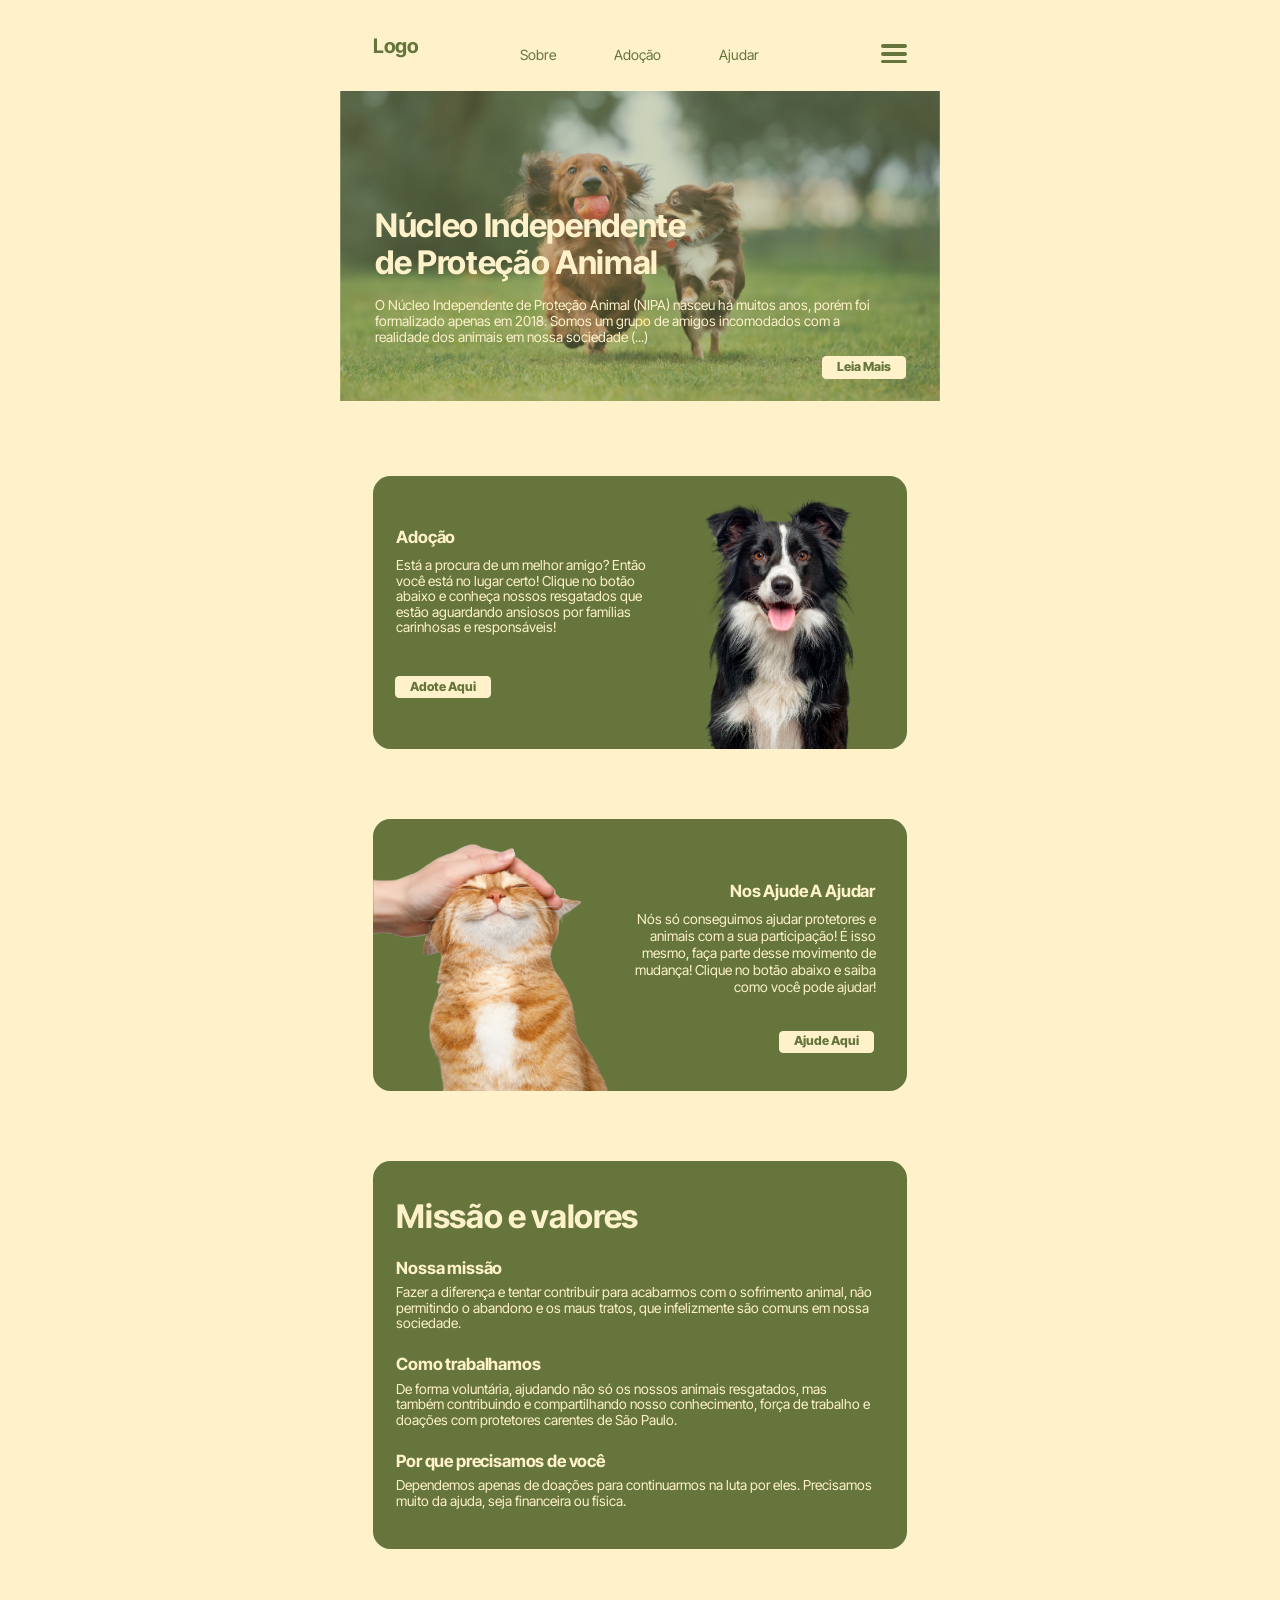
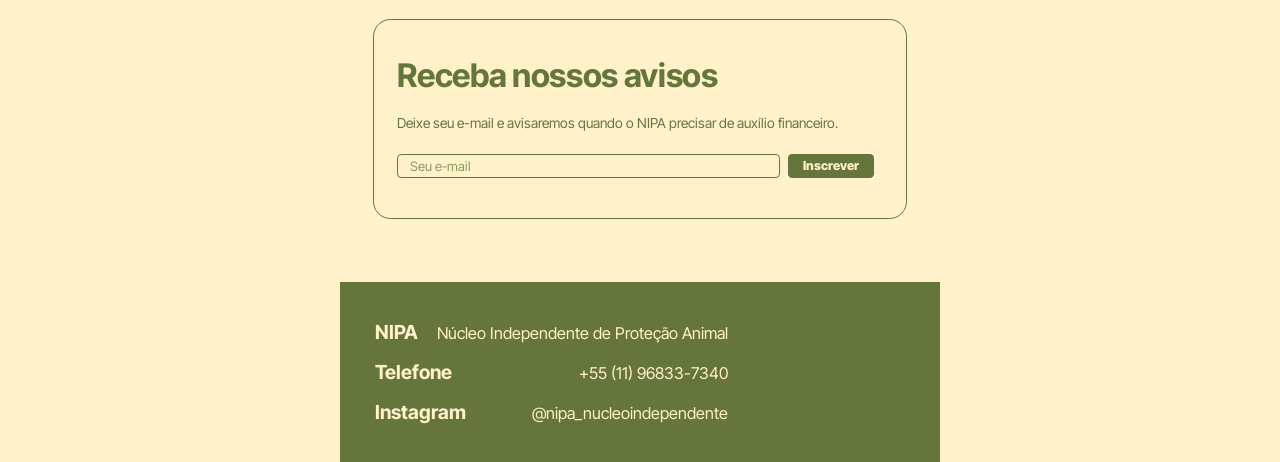
==== index.html @ 6dbbf48a "Novo endereco: nipa-animal.github.io Co-Authored-By: Claude Opus 5.5 <noreply@anthropic.com>" ====
<!DOCTYPE html>
<html lang="pt-BR">
<head>
  <meta charset="UTF-8">
  <meta name="viewport" content="width=device-width, initial-scale=1">
  <title>NIPA — Núcleo Independente de Proteção Animal</title>
  <meta name="theme-color" content="#fff2cb">
  <meta name="description" content="NIPA, Núcleo Independente de Proteção Animal: grupo voluntário de São Paulo que resgata cães e gatos, promove adoção responsável e apoia protetores.">
  <link rel="canonical" href="https://nipa-animal.github.io/">
  <meta property="og:type" content="website">
  <meta property="og:locale" content="pt_BR">
  <meta property="og:site_name" content="NIPA — Núcleo Independente de Proteção Animal">
  <meta property="og:title" content="NIPA — Núcleo Independente de Proteção Animal">
  <meta property="og:description" content="NIPA, Núcleo Independente de Proteção Animal: grupo voluntário de São Paulo que resgata cães e gatos, promove adoção responsável e apoia protetores.">
  <meta property="og:url" content="https://nipa-animal.github.io/">
  <meta property="og:image" content="https://nipa-animal.github.io/assets/Asset%201Imagens.png">
  <link rel="preconnect" href="https://fonts.googleapis.com">
  <link rel="preconnect" href="https://fonts.gstatic.com" crossorigin>
  <link href="https://fonts.googleapis.com/css2?family=Inter+Tight:wght@400;700;800&display=swap" rel="stylesheet">
  <link rel="stylesheet" href="css/style.css">
  <script type="application/ld+json">
  {
    "@context": "https://schema.org",
    "@type": "NGO",
    "name": "NIPA — Núcleo Independente de Proteção Animal",
    "alternateName": "NIPA",
    "url": "https://nipa-animal.github.io/",
    "description": "Grupo voluntário de proteção animal de São Paulo: resgate, adoção responsável de cães e gatos e apoio a protetores.",
    "foundingDate": "2018",
    "areaServed": "São Paulo, SP",
    "telephone": "+55 11 96833-7340",
    "sameAs": ["https://instagram.com/nipa_nucleoindependente"]
  }
  </script>
</head>
<body>
  <header class="header">
    <a class="header__logo" href="index.html">Logo</a>
    <nav class="header__nav" aria-label="Principal">
      <a href="sobre.html">Sobre</a>
      <a href="adocao.html">Adoção</a>
      <a href="ajudar.html">Ajudar</a>
    </nav>
    <button class="burger" type="button" aria-label="Abrir menu" aria-expanded="false" data-menu-abrir><span></span><span></span><span></span></button>
  </header>

  <main>
    <section class="hero">
      <h1>Núcleo Independente<br>de Proteção Animal</h1>
      <p>O Núcleo Independente de Proteção Animal (NIPA) nasceu há muitos anos, porém foi formalizado apenas em 2018. Somos um grupo de amigos incomodados com a realidade dos animais em nossa sociedade (...)</p>
      <a class="btn btn--creme" href="sobre.html">Leia Mais</a>
    </section>

    <div class="cards">
      <article class="card card--adocao">
        <img src="assets/Asset%202Imagens.png" alt="Cachorro preto e branco sorrindo">
        <h2>Adoção</h2>
        <p>Está a procura de um melhor amigo? Então você está no lugar certo! Clique no botão abaixo e conheça nossos resgatados que estão aguardando ansiosos por famílias carinhosas e responsáveis!</p>
        <a class="btn btn--creme" href="adocao.html">Adote Aqui</a>
      </article>

      <article class="card card--ajuda">
        <img src="assets/Asset%203Imagens.png" alt="Gato laranja recebendo carinho na cabeça">
        <h2>Nos Ajude A Ajudar</h2>
        <p>Nós só conseguimos ajudar protetores e animais com a sua participação! É isso mesmo, faça parte desse movimento de mudança! Clique no botão abaixo e saiba como você pode ajudar!</p>
        <a class="btn btn--creme" href="ajudar.html">Ajude Aqui</a>
      </article>

      <article class="bloco bloco--verde" aria-labelledby="missao-titulo">
        <h2 id="missao-titulo">Missão e valores</h2>
        <h3>Nossa missão</h3>
        <p>Fazer a diferença e tentar contribuir para acabarmos com o sofrimento animal, não permitindo o abandono e os maus tratos, que infelizmente são comuns em nossa sociedade.</p>
        <h3>Como trabalhamos</h3>
        <p>De forma voluntária, ajudando não só os nossos animais resgatados, mas também contribuindo e compartilhando nosso conhecimento, força de trabalho e doações com protetores carentes de São Paulo.</p>
        <h3>Por que precisamos de você</h3>
        <p>Dependemos apenas de doações para continuarmos na luta por eles. Precisamos muito da ajuda, seja financeira ou física.</p>
      </article>

      <article class="bloco bloco--contorno" aria-labelledby="news-titulo">
        <h2 id="news-titulo">Receba nossos avisos</h2>
        <p>Deixe seu e-mail e avisaremos quando o NIPA precisar de auxílio financeiro.</p>
        <form class="news" data-newsletter>
          <label class="sr-only" for="news-email">E-mail</label>
          <input id="news-email" name="email" type="email" placeholder="Seu e-mail" required autocomplete="email">
          <button class="btn btn--verde" type="submit">Inscrever</button>
        </form>
      </article>
    </div>
  </main>

  <footer class="footer">
    <dl>
      <div class="footer__linha"><dt>NIPA</dt><dd>Núcleo Independente de Proteção Animal</dd></div>
      <div class="footer__linha"><dt>Telefone</dt><dd><a href="tel:+5511968337340">+55 (11) 96833-7340</a></dd></div>
      <div class="footer__linha"><dt>Instagram</dt><dd><a href="https://instagram.com/nipa_nucleoindependente" target="_blank" rel="noopener">@nipa_nucleoindependente</a></dd></div>
    </dl>
  </footer>

  <script src="js/main.js"></script>
</body>
</html>
---- css/style.css ----
/* =========================================================
   NIPA — versão mobile, fiel ao layout (prancheta de 480 pt).
   Escala: 1rem = 10 pt do layout (a página inteira escala com a
   largura da tela). Ex.: 26 pt no layout = 2.6rem.
   ========================================================= */

@font-face {
  font-family: "Milligram";
  src: local("Milligram Regular"), local("Milligram-Regular"),
       url("../assets/fonts/Milligram-Regular.woff2") format("woff2"),
       url("../assets/fonts/Milligram-Regular.otf") format("opentype");
  font-weight: 400;
  font-display: swap;
}
@font-face {
  font-family: "Milligram";
  src: local("Milligram Bold"), local("Milligram-Bold"),
       url("../assets/fonts/Milligram-Bold.woff2") format("woff2"),
       url("../assets/fonts/Milligram-Bold.otf") format("opentype");
  font-weight: 700;
  font-display: swap;
}

:root {
  --creme: #fff2cb;
  --verde: #65753c;
  --verde-claro: #8b995f;
  --fonte: "Milligram", "Inter Tight", "Inter", system-ui, sans-serif;
}

*, *::before, *::after { box-sizing: border-box; }
html {
  font-size: min(calc(100vw / 48), 12.5px);
  -webkit-text-size-adjust: 100%;
  text-size-adjust: 100%;
  background: var(--creme);
}
body {
  margin: 0 auto;
  max-width: 48rem;
  background: var(--creme);
  color: var(--verde);
  font-family: var(--fonte);
  font-size: 1.1rem;
  line-height: 1.24rem;
  -webkit-font-smoothing: antialiased;
  overflow-x: clip;
  display: flex; flex-direction: column; min-height: 100vh; min-height: 100dvh;
}
body.travado { overflow: hidden; }
img { display: block; max-width: none; }
a { color: inherit; text-decoration: none; }
h1, h2, h3, p { margin: 0; font-weight: 400; }
h1, h2, h3 { font-weight: 700; letter-spacing: -0.01em; }
button { font: inherit; color: inherit; cursor: pointer; padding: 0; border: 0; background: none; }
:focus-visible { outline: 0.2rem solid var(--verde-claro); outline-offset: 0.2rem; }
.sr-only { position: absolute; width: 1px; height: 1px; overflow: hidden; clip: rect(0 0 0 0); white-space: nowrap; }

/* ---------- Botões ---------- */
.btn {
  display: inline-flex; align-items: center; justify-content: center;
  height: 1.9rem; min-width: 6.2rem; padding: 0 1.2rem;
  border-radius: 0.33rem;
  font-size: 1rem; font-weight: 800; line-height: 1; white-space: nowrap;
}
.btn--creme { background: var(--creme); color: var(--verde); }
.btn--verde { background: var(--verde); color: var(--creme); }

/* ---------- Header (medidas do layout) ---------- */
.header { position: sticky; top: 0; z-index: 80; flex: none; height: 7.27rem; background: var(--creme); transition: box-shadow .25s; }
.header.rolou { box-shadow: 0 0.4rem 1.6rem rgba(47, 56, 24, .12); }
body > main { flex: 1 0 auto; }
body > .footer { flex: none; }
.header__logo { position: absolute; left: 2.66rem; top: 2.85rem; font-size: 1.6rem; line-height: 1.6rem; font-weight: 700; letter-spacing: -0.02em; }
.header__nav a { position: absolute; top: 3.85rem; font-size: 1.13rem; line-height: 1.13rem; }
.header__nav a:nth-child(1) { left: 14.37rem; }
.header__nav a:nth-child(2) { left: 21.89rem; }
.header__nav a:nth-child(3) { left: 30.29rem; }
.burger { position: absolute; left: 43.1rem; top: 3.3rem; width: 2.4rem; height: 1.6rem; }
.burger span { position: absolute; left: 0.2rem; width: 2.05rem; height: 0.284rem; border-radius: 0.2rem; background: var(--verde); }
.burger span:nth-child(1) { top: 0.24rem; }
.burger span:nth-child(2) { top: 0.86rem; }
.burger span:nth-child(3) { top: 1.48rem; }

/* Menu (hambúrguer) */
.menu-bg { position: fixed; inset: 0; z-index: 90; background: rgba(47, 56, 24, .45); opacity: 0; pointer-events: none; transition: opacity .25s; }
.menu {
  position: fixed; top: 0; right: 0; bottom: 0; z-index: 100; width: 26rem;
  background: var(--verde); color: var(--creme); padding: 2.6rem 2.6rem;
  display: flex; flex-direction: column; gap: 1.6rem;
  transform: translateX(100%); transition: transform .3s;
}
.menu-aberto .menu { transform: none; }
.menu-aberto .menu-bg { opacity: 1; pointer-events: auto; }
.menu__fechar { align-self: flex-end; font-size: 3rem; line-height: 1; color: var(--creme); }
.menu a { font-size: 2rem; line-height: 2.4rem; font-weight: 700; }

/* ---------- Footer ---------- */
.footer { background: var(--verde); color: var(--creme); height: 14.4rem; padding-top: 3.3rem; }
.footer--claro { background: var(--creme); color: var(--verde); }
.footer dl { margin: 0; width: 28.3rem; margin-left: 2.77rem; }
.footer__linha { display: flex; justify-content: space-between; align-items: baseline; height: 3.2rem; }
.footer dt { font-size: 1.55rem; line-height: 1.55rem; font-weight: 700; }
.footer dd { margin: 0; font-size: 1.3rem; line-height: 1.3rem; }

/* ---------- Moldura (foto que "sai" do quadrado) ---------- */
.moldura { position: relative; width: 13.65rem; height: 13.65rem; }
.moldura::before { content: ""; position: absolute; inset: 0; background: var(--verde); border-radius: 1.4rem; }
.moldura--creme::before { background: var(--creme); }
.moldura img {
  position: absolute; left: 0; bottom: 0; width: 100%; height: auto;
  clip-path: inset(-100% 0 0 0 round 0 0 1.4rem 1.4rem);
}

/* =========================================================
   HOME
   ========================================================= */
.hero {
  position: relative; height: 24.83rem; color: var(--creme);
  background: url("../assets/Asset 1Imagens.png") center / cover no-repeat;
}
.hero::before { content: ""; position: absolute; inset: 0; background: rgba(139, 153, 95, .42); }
.hero > * { position: relative; }
.hero h1 { position: absolute; left: 2.8rem; top: 9.4rem; font-size: 2.6rem; line-height: 2.93rem; }
.hero p { position: absolute; left: 2.8rem; top: 16.5rem; width: 41rem; font-size: 1.1rem; line-height: 1.28rem; }
.hero .btn { position: absolute; right: 2.75rem; top: 21.17rem; }

.cards { padding: 6rem 2.67rem 5rem; }
.card {
  position: relative; height: 21.8rem; border-radius: 1.4rem;
  background: var(--verde); color: var(--creme); overflow: hidden;
}
.card + .card { margin-top: 5.6rem; }
.card h2 { position: absolute; top: 4.2rem; font-size: 1.35rem; line-height: 1.35rem; }
.card p { position: absolute; font-size: 1.1rem; }
.card .btn { position: absolute; }
.card--adocao h2 { left: 1.83rem; }
.card--adocao p { left: 1.83rem; top: 6.55rem; width: 21.6rem; line-height: 1.24rem; }
.card--adocao .btn { left: 1.73rem; top: 16rem; height: 1.76rem; }
.card--adocao img { position: absolute; left: 15.46rem; bottom: 0; height: 23.7rem; width: auto; }
.card--ajuda h2 { right: 2.53rem; top: 5.1rem; }
.card--ajuda p { right: 2.48rem; top: 7.35rem; width: 21.75rem; line-height: 1.36rem; text-align: right; }
.card--ajuda .btn { right: 2.58rem; top: 16.95rem; height: 1.75rem; }
.card--ajuda img { position: absolute; left: 0; top: 0; width: 100%; height: auto; }

/* Blocos do fluxo sem layout próprio (seguem o estilo dos cards) */
.bloco { margin-top: 5.6rem; border-radius: 1.4rem; padding: 3rem 2.5rem 3.2rem 1.83rem; }
.bloco--verde { background: var(--verde); color: var(--creme); }
.bloco--contorno { border: 0.12rem solid var(--verde); }
.bloco h2 { font-size: 2.6rem; line-height: 2.9rem; margin-bottom: 1.8rem; }
.bloco h3 { font-size: 1.35rem; line-height: 1.6rem; margin: 1.8rem 0 0.6rem; }
.bloco h2 + h3 { margin-top: 0; }
.bloco p { font-size: 1.1rem; line-height: 1.24rem; }
.news { display: flex; gap: 0.7rem; margin-top: 1.8rem; }
.news input {
  flex: 1; min-width: 0; height: 1.9rem; padding: 0 0.9rem;
  border: 0.12rem solid var(--verde); border-radius: 0.33rem; background: transparent;
  color: var(--verde); font: inherit; font-size: 1.05rem;
}
.news input::placeholder { color: var(--verde-claro); }

/* =========================================================
   SOBRE
   ========================================================= */
.facts { padding: 4.75rem 2.75rem 0 2.66rem; }
.facts h2 { font-size: 2.7rem; line-height: 2.7rem; }
.facts__grid { display: grid; grid-template-columns: 1fr 1fr; gap: 1.6rem; margin-top: 2.05rem; }
.fact { border: 0.12rem solid var(--creme); border-radius: 1.16rem; padding: 1.6rem 1.5rem; font-size: 1.1rem; line-height: 1.24rem; }
.fact strong { display: block; font-size: 2.6rem; line-height: 2.6rem; margin-bottom: 0.6rem; }
.pag-sobre { background: var(--verde); color: var(--creme); }
.sobre-logo { text-align: center; font-size: 9rem; line-height: 9rem; letter-spacing: -0.03em; padding-top: 4.3rem; height: 16.73rem; }
.historia {
  margin: 0 2.8rem 0 2.69rem; padding: 2.1rem 2.75rem 2.6rem 1.84rem;
  background: var(--creme); color: var(--verde); border-radius: 1.45rem;
}
.historia h2 { font-size: 2.6rem; line-height: 2.6rem; }
.historia__texto { margin-top: 1.8rem; font-size: 1.1rem; line-height: 1.25rem; hyphens: auto; }
.historia__texto p + p, .historia__texto p + cite, .historia__texto cite + p { margin-top: 1.25rem; }
.historia__texto cite { display: block; font-style: normal; }
.voluntarios { padding: 4.85rem 2.75rem 0 2.66rem; height: 31.96rem; }
.voluntarios h2 { font-size: 2.7rem; line-height: 2.7rem; }
.voluntarios__grid { display: flex; justify-content: space-between; margin-top: 2.05rem; }
.voluntario { width: 11.3rem; text-align: center; }
.voluntario__foto { height: 11.3rem; background: var(--creme); border-radius: 1.16rem; }
.voluntario h3 { font-size: 1.5rem; line-height: 1.5rem; margin-top: 1.65rem; }

/* =========================================================
   ADOÇÃO
   ========================================================= */
.titulo-pag { text-align: center; font-size: 2.6rem; line-height: 2.6rem; padding-top: 3.25rem; }
.adocao-texto { padding: 3.3rem 2.75rem 0 2.7rem; font-size: 1.1rem; line-height: 1.24rem; }
.adocao-texto p + p { margin-top: 1.24rem; }
.secao-head { display: flex; justify-content: space-between; align-items: baseline; padding: 0 2.8rem 0 2.7rem; }
.secao-head h2 { font-size: 2.7rem; line-height: 2.7rem; }
.secao-head a, .secao-head button { font-size: 1rem; }
.secao-head--adote { margin-top: 5.6rem; }
.secao-head--salvos { margin-top: 7.4rem; }
.grade { display: grid; grid-template-columns: repeat(2, 13.65rem); column-gap: 9.4rem; row-gap: 3.95rem; justify-content: center; padding-top: 5.35rem; }
.grade--salvos { padding-top: 6.15rem; padding-bottom: 4.55rem; }
.grade__vazio { grid-column: 1 / -1; text-align: center; padding: 0 2.7rem; }
.animal { display: block; text-align: center; }
.animal h3 { font-size: 1.95rem; line-height: 1.95rem; margin-top: 1.4rem; }

/* =========================================================
   FICHA (sobreposta à página) e demais folhas
   ========================================================= */
.folha-bg {
  position: fixed; inset: 0; z-index: 200; overflow-y: auto;
  background: rgba(47, 56, 24, .55); padding: 4rem 0;
  opacity: 0; pointer-events: none; transition: opacity .25s;
}
.folha-bg.aberta { opacity: 1; pointer-events: auto; }
.folha-bg { perspective: 1400px; }
.folha {
  position: relative; width: 38.5rem; margin: 0 auto; color: var(--verde);
  transform-style: preserve-3d; will-change: transform;
}
.folha__frente {
  position: relative; background: var(--creme); border-radius: 1.4rem; padding: 0 0 2.4rem;
  backface-visibility: hidden; -webkit-backface-visibility: hidden;
  transition: transform .25s ease-out;
  box-shadow: 0 1.6rem 4rem rgba(30, 36, 14, .35);
}
/* Verso da carta (aparece durante o giro) */
.folha__verso {
  position: absolute; inset: 0; border-radius: 1.4rem; transform: rotateY(180deg);
  backface-visibility: hidden; -webkit-backface-visibility: hidden;
  pointer-events: none;
  display: grid; place-items: center; color: var(--creme);
  background:
    repeating-linear-gradient(45deg, rgba(255, 242, 203, .07) 0 1.2rem, transparent 1.2rem 2.4rem),
    var(--verde);
  box-shadow: inset 0 0 0 1.2rem var(--verde), inset 0 0 0 1.45rem var(--creme), 0 1.6rem 4rem rgba(30, 36, 14, .35);
}
.folha__verso span { font-size: 7rem; font-weight: 700; letter-spacing: -0.03em; }
/* Brilho holográfico */
.folha__brilho {
  position: absolute; inset: 0; border-radius: 1.4rem; pointer-events: none; opacity: 0;
  backface-visibility: hidden; -webkit-backface-visibility: hidden;
  background: linear-gradient(115deg, transparent 38%, rgba(255, 255, 255, .7) 46%, rgba(255, 210, 235, .45) 50%, rgba(190, 255, 225, .45) 54%, transparent 62%);
  background-size: 260% 100%; background-position: 150% 0;
  transition: opacity .3s;
}
.folha__brilho.ativo {
  opacity: .5;
  background: radial-gradient(circle at var(--brilho-x, 50%) var(--brilho-y, 30%), rgba(255, 255, 255, .55), transparent 35%);
}
.folha__voltar { position: absolute; left: 2.2rem; top: 1.25rem; width: 1.8rem; height: 1.6rem; display: flex; align-items: center; justify-content: center; }
.folha__voltar img { width: 1.52rem; height: auto; }
.folha__titulo { padding: 4.45rem 0 0 2.65rem; font-size: 2.6rem; line-height: 2.6rem; }

.ficha__topo { position: relative; height: 26.5rem; margin-top: -7.05rem; pointer-events: none; }
.ficha__topo .moldura { position: absolute; left: 2.48rem; top: 10.7rem; width: 15.8rem; height: 15.8rem; }
.ficha__nome { position: absolute; left: 19.67rem; top: 10.95rem; font-size: 2.75rem; line-height: 2.75rem; }
.ficha__dados { position: absolute; left: 19.67rem; top: 14.25rem; margin: 0; padding: 0; list-style: none; font-size: 1.15rem; line-height: 1.36rem; }
.ficha__historia { padding: 2.05rem 3.1rem 0 2.4rem; font-size: 1.1rem; line-height: 1.24rem; }
.ficha__historia p + p { margin-top: 1.24rem; }
.atributos { margin: 2.85rem 3.13rem 0 2.14rem; height: 18.8rem; border-radius: 1.5rem; background: var(--verde); color: var(--creme); padding: 2.65rem 0 0 3.37rem; }
.atributo { height: 3.7rem; }
.atributo__label { display: flex; align-items: center; gap: 0.85rem; padding-left: 0.2rem; font-size: 1.15rem; line-height: 1.15rem; }
.atributo__label svg { width: 0.8rem; height: 0.8rem; flex: none; }
.barra { margin-top: 0.9rem; width: 26.6rem; height: 0.34rem; border-radius: 0.2rem; background: var(--verde-claro); overflow: hidden; }
.barra i { display: block; height: 100%; width: 0; border-radius: 0.2rem; background: var(--creme); transition: width .7s ease; }
.ficha__acoes { display: flex; justify-content: flex-end; align-items: center; gap: 1.55rem; margin: 3.2rem 3.25rem 0 0; }
.btn-salvar { width: 1.4rem; height: 1.8rem; color: var(--verde); }
.btn-salvar svg { width: 100%; height: 100%; display: block; }
.btn-salvar .cheio { opacity: 0; }
.btn-salvar[aria-pressed="true"] .cheio { opacity: 1; }
.ficha__acoes .btn { height: 1.85rem; }
.ficha__nota { padding: 2.25rem 2rem 0 2.4rem; font-size: 0.92rem; line-height: 1.1rem; }

/* Questionário / notificação (sem layout próprio: seguem o estilo da ficha) */
.form { padding: 2rem 2.6rem 0 2.6rem; }
.form h3 { font-size: 1.5rem; line-height: 1.5rem; margin: 1.6rem 0 1rem; }
.form h3:first-child { margin-top: 0; }
.form label { display: block; font-size: 1.05rem; line-height: 1.3rem; margin-bottom: 0.9rem; }
.form input, .form textarea {
  display: block; width: 100%; margin-top: 0.35rem; padding: 0.6rem 0.8rem;
  border: 0.12rem solid var(--verde); border-radius: 0.5rem; background: transparent;
  color: var(--verde); font: inherit; font-size: 1.1rem;
}
.form textarea { min-height: 5.5rem; resize: vertical; }
.form__acoes { display: flex; justify-content: flex-end; margin-top: 1.6rem; }
.form__intro { padding: 2rem 2.6rem 0; font-size: 1.1rem; line-height: 1.3rem; }

/* =========================================================
   AMIGOS SALVOS
   ========================================================= */
.salvos { padding: 4.64rem 0 7.86rem 2.65rem; }
.salvo {
  position: relative; width: 41.35rem; height: 18.5rem; border-radius: 1.45rem;
  border: 0.12rem solid var(--verde); background: var(--creme); color: var(--verde);
}
.salvo + .salvo { margin-top: 4.13rem; }
.salvo--ativo { background: var(--verde); color: var(--creme); border-color: var(--verde); }
.salvo .moldura { position: absolute; left: 1.52rem; top: 2.86rem; }
.salvo__nome { position: absolute; left: 16.78rem; top: 3.0rem; font-size: 1.95rem; line-height: 1.95rem; }
.salvo__info { position: absolute; left: 16.78rem; top: 5.5rem; font-size: 1.15rem; line-height: 1.34rem; }
.salvo__info .linha2 { margin-top: 0.43rem; }
.salvo__info strong { display: block; font-weight: 700; }
.salvo__acoes { position: absolute; left: 16.78rem; top: 14.56rem; display: flex; gap: 0.47rem; }
.salvo__acoes .btn { height: 1.9rem; }
.salvo--ativo .salvo__acoes .btn { background: var(--creme); color: var(--verde); }
.btn-ico { width: 2.21rem; height: 1.9rem; border-radius: 0.33rem; background: var(--creme); color: var(--verde); display: inline-flex; align-items: center; justify-content: center; }
.btn-ico[aria-pressed="true"] { background: var(--verde-claro); color: var(--creme); }
.ico { display: block; width: 0.9rem; height: 0.9rem; background: currentColor; -webkit-mask: var(--ico) center / contain no-repeat; mask: var(--ico) center / contain no-repeat; }
.ico--sino { --ico: url("../assets/Asset%2017Icones.svg"); }
.ico--fixar { --ico: url("../assets/Asset%2018Icones.svg"); }
.mini {
  position: absolute; left: 33.47rem; top: 2.86rem; width: 6.02rem; height: 13.65rem;
  border-radius: 0.9rem; background: var(--verde); color: var(--creme);
}
.salvo--ativo .mini { background: var(--creme); color: var(--verde); }
.mini__barra { position: absolute; top: 1.35rem; width: 0.2rem; height: 9.75rem; border-radius: 0.1rem; background: var(--verde-claro); overflow: hidden; }
.mini__barra i { position: absolute; left: 0; right: 0; bottom: 0; background: currentColor; }
.mini__ico { position: absolute; top: 11.8rem; width: 0.6rem; height: 0.6rem; transform: translateX(-0.2rem); }
.mini__ico svg { width: 100%; height: 100%; display: block; }

/* =========================================================
   AJUDAR
   ========================================================= */
.faixa { position: relative; }
.faixa--verde { background: var(--verde); }
.faixa--creme { background: var(--creme); }
.ajuda { position: relative; margin: 0 2.3rem 0 2.69rem; border-radius: 1.37rem; }
.faixa--verde .ajuda { background: var(--creme); color: var(--verde); }
.faixa--creme .ajuda { background: var(--verde); color: var(--creme); }
.ajuda h2 { position: absolute; font-size: 2.65rem; line-height: 3.1rem; }
.ajuda p { position: absolute; font-size: 1.1rem; line-height: 1.24rem; }
.ajuda .btn { position: absolute; height: 1.93rem; }
.ajuda img { position: absolute; }

.ajudar-titulo { text-align: center; color: var(--creme); font-size: 2.7rem; line-height: 2.7rem; padding-top: 4.15rem; height: 13.21rem; }

.ajuda--dinheiro { height: 14.9rem; }
.ajuda--dinheiro h2 { left: 1.61rem; top: 2.15rem; }
.ajuda--dinheiro p { left: 1.7rem; top: 6.75rem; width: 23.5rem; }
.ajuda--dinheiro .btn { left: 1.67rem; top: 10.36rem; }
.ajuda--dinheiro img { left: 0; bottom: 0; width: 100%; height: auto; clip-path: inset(-100% 0 0 0 round 0 0 1.37rem 1.37rem); }
.faixa--dinheiro { padding-bottom: 3.78rem; }

.faixa--itens { padding: 3.28rem 0 3.33rem; }
.ajuda--itens { height: 19.97rem; overflow: hidden; }
.ajuda--itens img { left: 0; bottom: 0; width: 100%; height: auto; }
.ajuda--itens h2 { right: 2.83rem; top: 2.03rem; text-align: right; }
.ajuda--itens p { right: 2.78rem; top: 9.85rem; width: 26rem; text-align: right; }
.ajuda--itens .btn { right: 2.83rem; top: 14.6rem; }

.faixa--voluntario { padding: 4.16rem 0 4.19rem; }
.ajuda--voluntario { height: 23.51rem; overflow: hidden; }
.ajuda--voluntario img { left: 0; top: 0; width: 100%; height: auto; }
.ajuda--voluntario h2 { left: 1.55rem; top: 2.32rem; }
.ajuda--voluntario p { left: 1.67rem; top: 6.75rem; width: 24.6rem; line-height: 1.26rem; }
.ajuda--voluntario .btn { left: 1.67rem; top: 17.53rem; }

.faixa--parcerias { padding: 4.58rem 0 4.61rem; }
.parcerias { margin: 0 2.3rem 0 2.69rem; height: 41.08rem; border-radius: 1.37rem; background: var(--verde); color: var(--creme); text-align: center; padding-top: 2.75rem; }
.parcerias h2 { font-size: 2.65rem; line-height: 2.65rem; }
.parcerias p { font-size: 1.1rem; line-height: 1.24rem; }
.parcerias__p1 { margin-top: 1.75rem; }
.parcerias__p2 { margin-top: 1.23rem; }
.parcerias__grid { display: flex; justify-content: space-between; padding: 0 2.75rem 0 2.95rem; margin-top: 2.05rem; }
.parceiro { width: 9.85rem; }
.parceiro__logo { height: 9.82rem; border-radius: 1.37rem; background: var(--creme); }
.parceiro h3 { font-size: 1.12rem; line-height: 1.37rem; margin-top: 1.05rem; }
.parcerias__p3 { margin-top: 3.4rem; padding: 0 3rem; }
.parcerias .btn { margin-top: 2.9rem; }

.faixa--loja { padding: 4.14rem 0 4.13rem; }

.faixa--rifas { padding: 3.29rem 0 6.7rem; }
.ajuda--rifas { margin-left: 2.5rem; height: 21.26rem; overflow: hidden; }
.ajuda--rifas img { left: -7.1rem; top: 0.2rem; width: 31rem; height: auto; }
.ajuda--rifas h2 { right: 2.8rem; top: 2.05rem; text-align: right; line-height: 3.15rem; }
.ajuda--rifas p { right: 2.77rem; top: 9.85rem; width: 23.4rem; text-align: right; line-height: 1.25rem; }
.ajuda--rifas .btn { right: 2.77rem; top: 16.26rem; }
.ajuda--loja { height: 18.65rem; }
.ajuda--loja h2 { left: 1.5rem; top: 2.0rem; width: 27rem; }
.ajuda--loja p { left: 1.67rem; top: 9.25rem; width: 24.6rem; }
.ajuda--loja .btn { left: 1.67rem; top: 13.19rem; }
.ajuda--loja img { left: 26.68rem; top: 1.9rem; width: 15.06rem; height: auto; }

/* Doação via Pix (abre ao tocar em "Doe Aqui") */
.pix { display: grid; grid-template-rows: 0fr; transition: grid-template-rows .4s ease; margin: 0 2.3rem 0 2.69rem; }
.pix.aberto { grid-template-rows: 1fr; }
.pix__wrap { overflow: hidden; }
.pix__card { margin-top: 2rem; background: var(--creme); color: var(--verde); border-radius: 1.37rem; padding: 2.2rem 1.67rem 2.4rem; }
.pix h3 { font-size: 2.65rem; line-height: 3.1rem; }
.pix__rotulo { display: block; font-weight: 700; font-size: 1.1rem; margin: 1.6rem 0 0.7rem; }
.valores { display: grid; grid-template-columns: repeat(4, 1fr); gap: 0.7rem; }
.valores button { height: 2.6rem; border: 0.12rem solid var(--verde); border-radius: 0.33rem; font-weight: 800; font-size: 1.1rem; color: var(--verde); }
.valores button[aria-pressed="true"] { background: var(--verde); color: var(--creme); }
.pix__outro { position: relative; margin-top: 0.7rem; }
.pix__outro span { position: absolute; left: 0.9rem; top: 50%; transform: translateY(-50%); font-weight: 700; }
.pix__outro input { width: 100%; height: 2.8rem; padding: 0 0.9rem 0 3rem; border: 0.12rem solid var(--verde); border-radius: 0.33rem; background: transparent; color: var(--verde); font: inherit; font-size: 1.2rem; }
.pix__erro { font-size: 0.95rem; margin-top: 0.4rem; }
.copiavel { display: flex; gap: 0.7rem; }
.copiavel code, .copiavel input {
  flex: 1; min-width: 0; height: 2.6rem; display: flex; align-items: center; padding: 0 0.9rem;
  border: 0.12rem dashed var(--verde-claro); border-radius: 0.33rem; background: transparent;
  font-family: ui-monospace, Consolas, monospace; font-size: 1rem; color: var(--verde);
  overflow: hidden; white-space: nowrap; text-overflow: ellipsis;
}
.copiavel .btn { height: 2.6rem; min-width: 8rem; }
.pix__qr { margin: 2rem auto 0; width: 22rem; padding: 1.4rem; background: #fff; border-radius: 1.37rem; }
.pix__qr svg { display: block; width: 100%; height: auto; }
.pix__valor { text-align: center; margin-top: 1rem; font-size: 1.1rem; }
.pix__valor strong { display: block; font-size: 1.6rem; line-height: 2rem; }

/* =========================================================
   TRANSIÇÕES ENTRE PÁGINAS
   Navegadores com View Transitions (Chrome, Edge, Safari 18+):
   o header fica parado e o conteúdo desliza na direção da navegação.
   ========================================================= */
@view-transition { navigation: auto; }

.header { view-transition-name: cabecalho; }

::view-transition-group(root) { animation-duration: .6s; }
::view-transition-old(root) { animation: pg-sair .32s cubic-bezier(.4, 0, 1, 1) both; }
::view-transition-new(root) { animation: pg-entrar .6s cubic-bezier(.16, .84, .3, 1) .08s both; }

/* Avançando no menu (ex.: Sobre → Adoção): conteúdo vem da direita */
html:active-view-transition-type(avancar)::view-transition-old(root) { animation-name: pg-sair-esq; }
html:active-view-transition-type(avancar)::view-transition-new(root) { animation-name: pg-entrar-dir; }
/* Voltando (ex.: Ajudar → Sobre): conteúdo vem da esquerda */
html:active-view-transition-type(voltar)::view-transition-old(root) { animation-name: pg-sair-dir; }
html:active-view-transition-type(voltar)::view-transition-new(root) { animation-name: pg-entrar-esq; }

/* O header só faz um leve "respiro" */
::view-transition-old(cabecalho), ::view-transition-new(cabecalho) { animation: none; mix-blend-mode: normal; }
::view-transition-group(cabecalho) { animation-duration: .5s; z-index: 2; }

@keyframes pg-sair      { to   { opacity: 0; transform: translateY(-2.4rem) scale(.985); } }
@keyframes pg-entrar    { from { opacity: 0; transform: translateY(4rem) scale(1.01); } }
@keyframes pg-sair-esq  { to   { opacity: 0; transform: translateX(-18%) scale(.96); } }
@keyframes pg-entrar-dir{ from { opacity: 0; transform: translateX(28%) scale(1.02); } }
@keyframes pg-sair-dir  { to   { opacity: 0; transform: translateX(18%) scale(.96); } }
@keyframes pg-entrar-esq{ from { opacity: 0; transform: translateX(-28%) scale(1.02); } }

/* Alternativa para navegadores sem View Transitions (ex.: Firefox) */
.sem-vt main, .sem-vt footer { animation: pg-entrar .6s cubic-bezier(.16, .84, .3, 1) both; }
.sem-vt.saindo main, .sem-vt.saindo footer { animation: pg-sair .28s cubic-bezier(.4, 0, 1, 1) both; }

/* Conteúdo que aparece com "Ver Mais" */
.surgir { animation: surgir .5s cubic-bezier(.16, .84, .3, 1) both; }
@keyframes surgir { from { opacity: 0; transform: translateY(2rem) scale(.96); } }

@media (prefers-reduced-motion: reduce) {
  *, *::before, *::after { transition: none !important; animation: none !important; }
  ::view-transition-group(*), ::view-transition-old(*), ::view-transition-new(*) { animation: none !important; }
}

/* =========================================================
   ADOTE UM AMIGO (lista completa, mesmo estilo de Amigos salvos)
   ========================================================= */
.ico--salvar { --ico: url("../assets/Asset%2016Icones.svg"); width: 0.8rem; height: 1.05rem; }
.salvo__foto { position: absolute; left: 1.52rem; top: 2.86rem; display: block; }
.salvo__foto .moldura { position: relative; left: 0; top: 0; }
.salvo__foto:focus-visible { outline-offset: 0.4rem; border-radius: 1.4rem; }
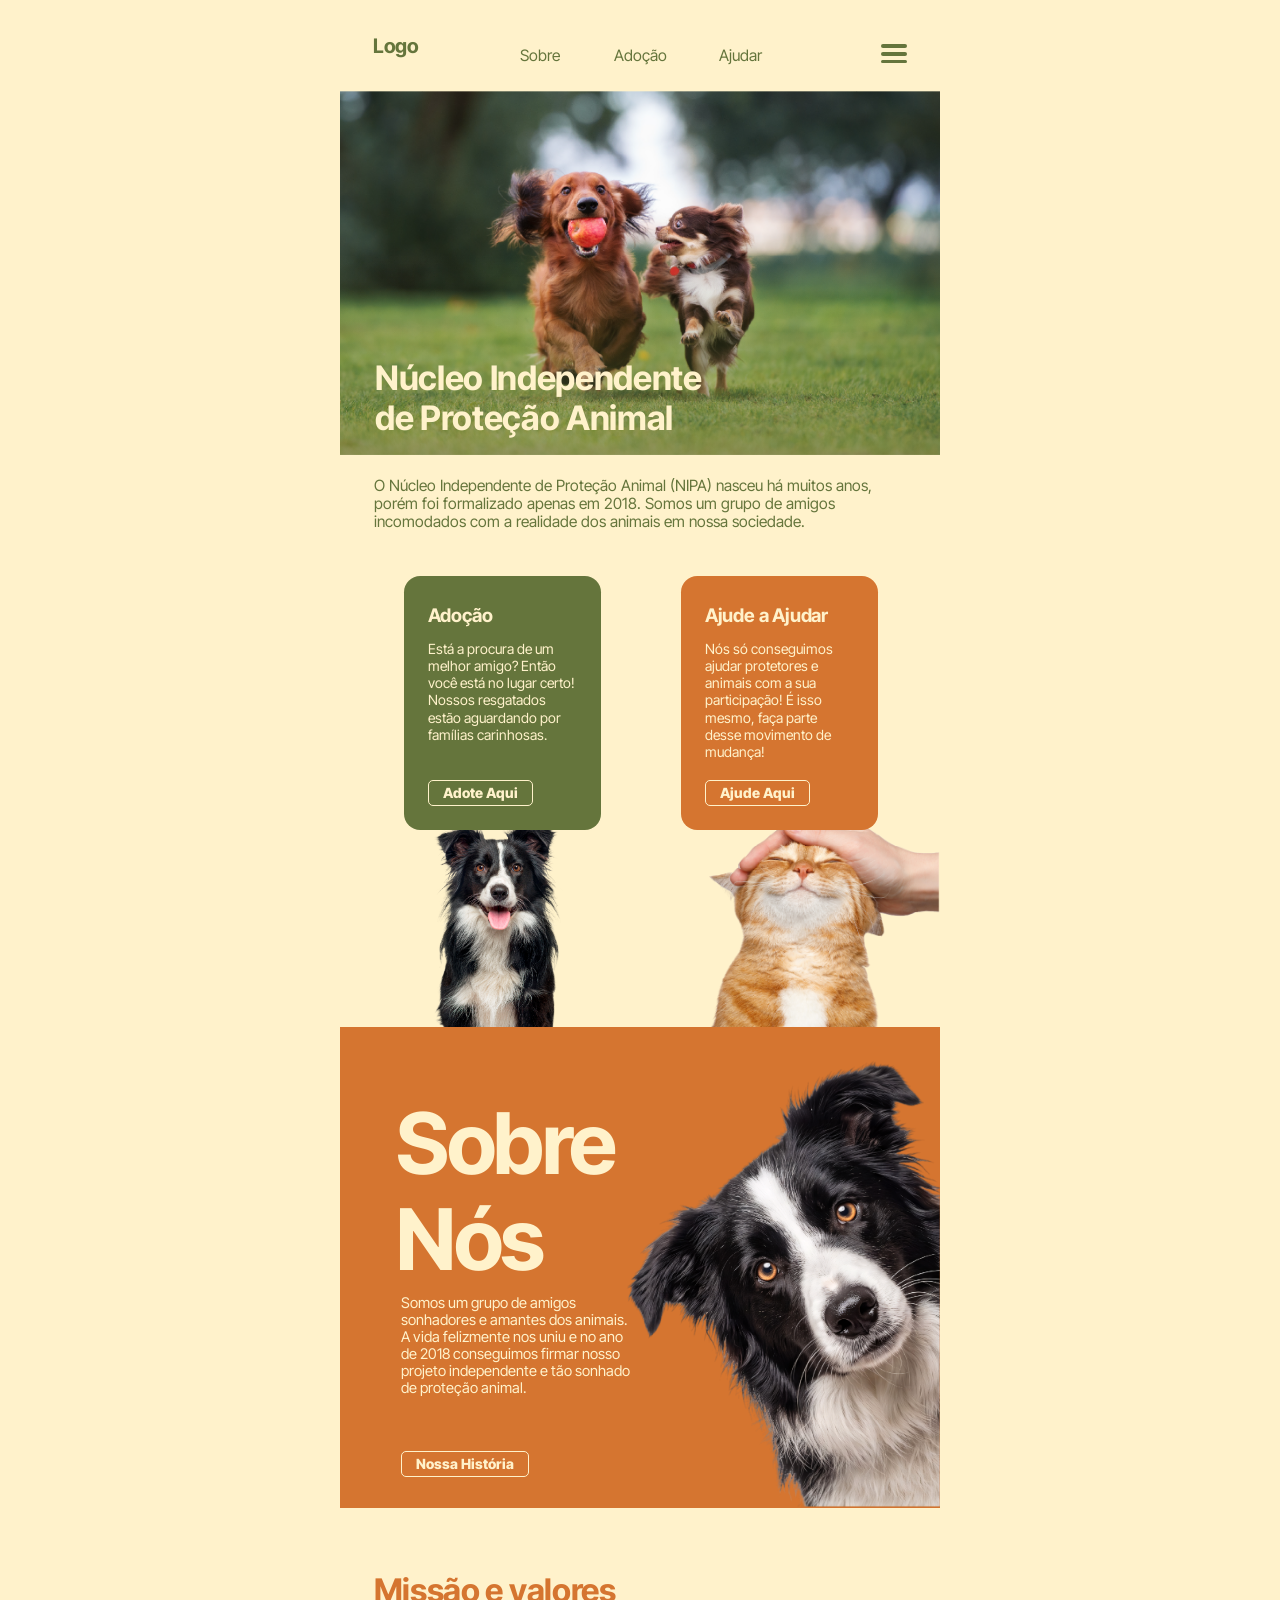
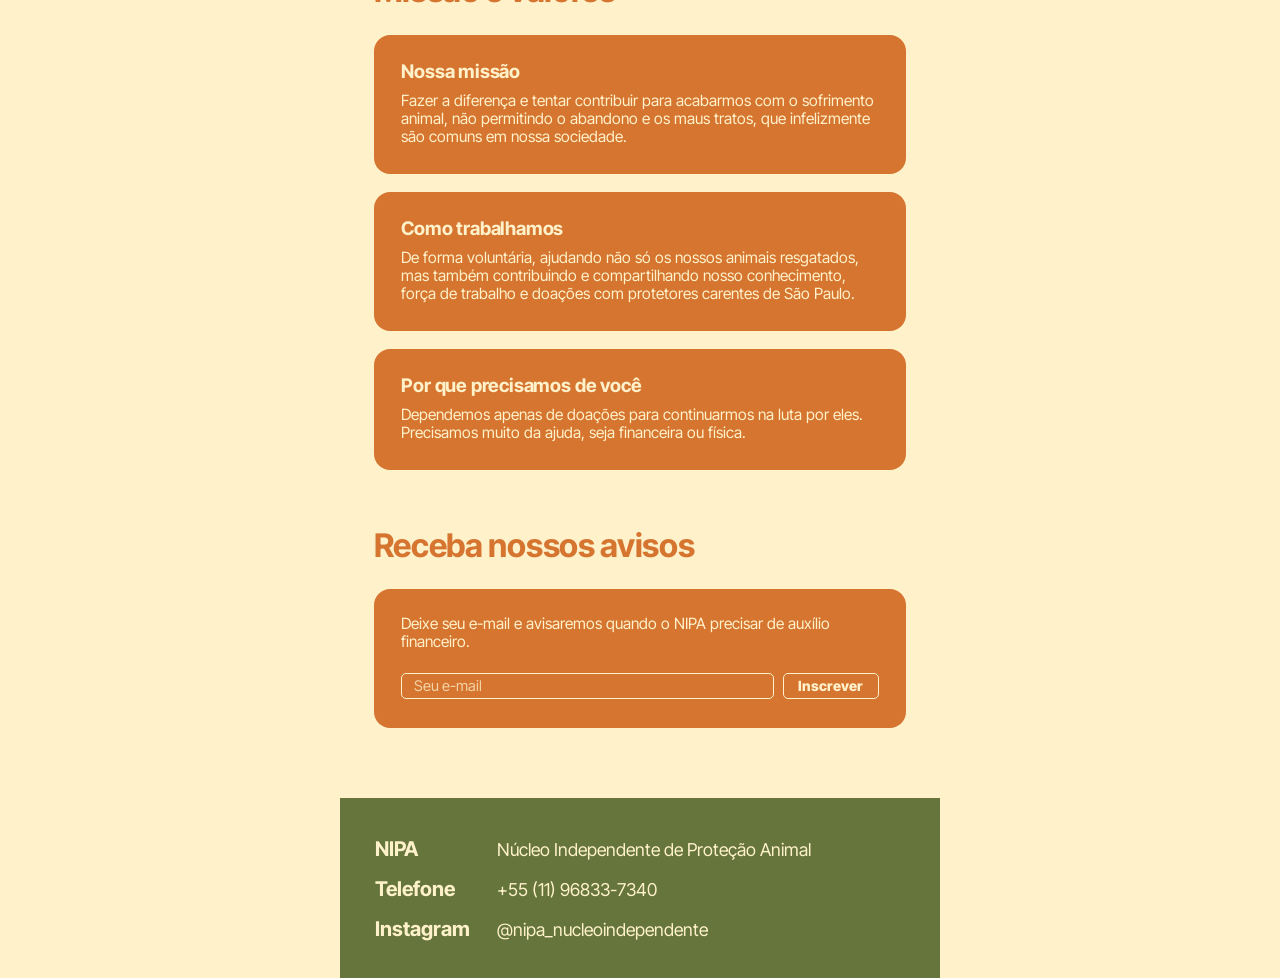
==== commit 06d95391: "Novo layout: circulos, laranja, cards por especie, ficha deslizavel, perfis dos animais, rolagem com" ====
--- a/index.html
+++ b/index.html
@@ -47,45 +47,64 @@
   <main>
     <section class="hero">
       <h1>Núcleo Independente<br>de Proteção Animal</h1>
-      <p>O Núcleo Independente de Proteção Animal (NIPA) nasceu há muitos anos, porém foi formalizado apenas em 2018. Somos um grupo de amigos incomodados com a realidade dos animais em nossa sociedade (...)</p>
-      <a class="btn btn--creme" href="sobre.html">Leia Mais</a>
     </section>
 
-    <div class="cards">
-      <article class="card card--adocao">
-        <img src="assets/Asset%202Imagens.png" alt="Cachorro preto e branco sorrindo">
-        <h2>Adoção</h2>
-        <p>Está a procura de um melhor amigo? Então você está no lugar certo! Clique no botão abaixo e conheça nossos resgatados que estão aguardando ansiosos por famílias carinhosas e responsáveis!</p>
-        <a class="btn btn--creme" href="adocao.html">Adote Aqui</a>
-      </article>
+    <section class="home-meio">
+      <p class="home-intro">O Núcleo Independente de Proteção Animal (NIPA) nasceu há muitos anos, porém foi formalizado apenas em 2018. Somos um grupo de amigos incomodados com a realidade dos animais em nossa sociedade.</p>
+      <div class="home-cards">
+        <article class="mini-card mini-card--verde">
+          <h2>Adoção</h2>
+          <p>Está a procura de um melhor amigo? Então você está no lugar certo! Nossos resgatados estão aguardando por famílias carinhosas.</p>
+          <a class="btn btn--creme" href="adocao.html">Adote Aqui</a>
+        </article>
+        <article class="mini-card mini-card--laranja">
+          <h2>Ajude a Ajudar</h2>
+          <p>Nós só conseguimos ajudar protetores e animais com a sua participação! É isso mesmo, faça parte desse movimento de mudança!</p>
+          <a class="btn btn--creme-l" href="ajudar.html">Ajude Aqui</a>
+        </article>
+      </div>
+      <img class="home-cao" src="assets/Asset%202Imagens.png" alt="Cachorro preto e branco sorrindo">
+      <img class="home-gato" src="assets/Asset%203Imagens.png" alt="Gato laranja recebendo carinho na cabeça">
+    </section>
 
-      <article class="card card--ajuda">
-        <img src="assets/Asset%203Imagens.png" alt="Gato laranja recebendo carinho na cabeça">
-        <h2>Nos Ajude A Ajudar</h2>
-        <p>Nós só conseguimos ajudar protetores e animais com a sua participação! É isso mesmo, faça parte desse movimento de mudança! Clique no botão abaixo e saiba como você pode ajudar!</p>
-        <a class="btn btn--creme" href="ajudar.html">Ajude Aqui</a>
-      </article>
+    <section class="sobre-nos" aria-labelledby="sobre-nos-titulo">
+      <img class="sobre-nos__img" src="assets/sobre-nos.png" alt="Cachorro border collie olhando curioso">
+      <h2 id="sobre-nos-titulo">Sobre<br>Nós</h2>
+      <p>Somos um grupo de amigos sonhadores e amantes dos animais. A vida felizmente nos uniu e no ano de 2018 conseguimos firmar nosso projeto independente e tão sonhado de proteção animal.</p>
+      <a class="btn btn--creme-l" href="sobre.html">Nossa História</a>
+    </section>
 
-      <article class="bloco bloco--verde" aria-labelledby="missao-titulo">
+    <section class="home-extra">
+      <div aria-labelledby="missao-titulo">
         <h2 id="missao-titulo">Missão e valores</h2>
-        <h3>Nossa missão</h3>
-        <p>Fazer a diferença e tentar contribuir para acabarmos com o sofrimento animal, não permitindo o abandono e os maus tratos, que infelizmente são comuns em nossa sociedade.</p>
-        <h3>Como trabalhamos</h3>
-        <p>De forma voluntária, ajudando não só os nossos animais resgatados, mas também contribuindo e compartilhando nosso conhecimento, força de trabalho e doações com protetores carentes de São Paulo.</p>
-        <h3>Por que precisamos de você</h3>
-        <p>Dependemos apenas de doações para continuarmos na luta por eles. Precisamos muito da ajuda, seja financeira ou física.</p>
-      </article>
+        <div class="caixas">
+          <div class="caixa">
+            <h3>Nossa missão</h3>
+            <p>Fazer a diferença e tentar contribuir para acabarmos com o sofrimento animal, não permitindo o abandono e os maus tratos, que infelizmente são comuns em nossa sociedade.</p>
+          </div>
+          <div class="caixa">
+            <h3>Como trabalhamos</h3>
+            <p>De forma voluntária, ajudando não só os nossos animais resgatados, mas também contribuindo e compartilhando nosso conhecimento, força de trabalho e doações com protetores carentes de São Paulo.</p>
+          </div>
+          <div class="caixa">
+            <h3>Por que precisamos de você</h3>
+            <p>Dependemos apenas de doações para continuarmos na luta por eles. Precisamos muito da ajuda, seja financeira ou física.</p>
+          </div>
+        </div>
+      </div>
 
-      <article class="bloco bloco--contorno" aria-labelledby="news-titulo">
+      <div class="avisos" aria-labelledby="news-titulo">
         <h2 id="news-titulo">Receba nossos avisos</h2>
-        <p>Deixe seu e-mail e avisaremos quando o NIPA precisar de auxílio financeiro.</p>
-        <form class="news" data-newsletter>
-          <label class="sr-only" for="news-email">E-mail</label>
-          <input id="news-email" name="email" type="email" placeholder="Seu e-mail" required autocomplete="email">
-          <button class="btn btn--verde" type="submit">Inscrever</button>
-        </form>
-      </article>
-    </div>
+        <div class="caixa">
+          <p>Deixe seu e-mail e avisaremos quando o NIPA precisar de auxílio financeiro.</p>
+          <form class="news" data-newsletter>
+            <label class="sr-only" for="news-email">E-mail</label>
+            <input id="news-email" name="email" type="email" placeholder="Seu e-mail" required autocomplete="email">
+            <button class="btn btn--creme-l" type="submit">Inscrever</button>
+          </form>
+        </div>
+      </div>
+    </section>
   </main>
 
   <footer class="footer">
--- a/css/style.css
+++ b/css/style.css
@@ -1,7 +1,7 @@
 /* =========================================================
-   NIPA — versão mobile, fiel ao layout (prancheta de 480 pt).
-   Escala: 1rem = 10 pt do layout (a página inteira escala com a
-   largura da tela). Ex.: 26 pt no layout = 2.6rem.
+   NIPA — versão mobile (prancheta de 480 pt).
+   Escala: 1rem = 10 pt do layout; a página inteira escala com a
+   largura da tela. Ex.: 26 pt no layout = 2.6rem.
    ========================================================= */
 
 @font-face {
@@ -25,6 +25,8 @@
   --creme: #fff2cb;
   --verde: #65753c;
   --verde-claro: #8b995f;
+  --laranja: #d57530;
+  --laranja-claro: #ffbc92;
   --fonte: "Milligram", "Inter Tight", "Inter", system-ui, sans-serif;
 }
 
@@ -41,354 +43,409 @@
   background: var(--creme);
   color: var(--verde);
   font-family: var(--fonte);
-  font-size: 1.1rem;
-  line-height: 1.24rem;
+  font-size: 1.24rem;
+  line-height: 1.42rem;
   -webkit-font-smoothing: antialiased;
   overflow-x: clip;
   display: flex; flex-direction: column; min-height: 100vh; min-height: 100dvh;
 }
 body.travado { overflow: hidden; }
+body > main { flex: 1 0 auto; }
+body > .footer { flex: none; }
 img { display: block; max-width: none; }
 a { color: inherit; text-decoration: none; }
 h1, h2, h3, p { margin: 0; font-weight: 400; }
 h1, h2, h3 { font-weight: 700; letter-spacing: -0.01em; }
+strong { font-weight: 700; }
 button { font: inherit; color: inherit; cursor: pointer; padding: 0; border: 0; background: none; }
-:focus-visible { outline: 0.2rem solid var(--verde-claro); outline-offset: 0.2rem; }
+:focus-visible { outline: 0.2rem solid var(--laranja-claro); outline-offset: 0.2rem; }
 .sr-only { position: absolute; width: 1px; height: 1px; overflow: hidden; clip: rect(0 0 0 0); white-space: nowrap; }
 
-/* ---------- Botões ---------- */
+/* ---------- Botões: vazados; ao passar o mouse/tocar, ficam preenchidos ---------- */
+.btn, .btn-ico {
+  --c: var(--verde);        /* cor da borda e do texto */
+  --f: var(--creme);        /* cor do texto quando preenchido */
+  display: inline-flex; align-items: center; justify-content: center;
+  border: 0.13rem solid var(--c); color: var(--c); background: transparent;
+  border-radius: 0.4rem;
+  transition: background-color .18s ease, color .18s ease, transform .12s ease;
+}
 .btn {
-  display: inline-flex; align-items: center; justify-content: center;
-  height: 1.9rem; min-width: 6.2rem; padding: 0 1.2rem;
-  border-radius: 0.33rem;
-  font-size: 1rem; font-weight: 800; line-height: 1; white-space: nowrap;
-}
-.btn--creme { background: var(--creme); color: var(--verde); }
-.btn--verde { background: var(--verde); color: var(--creme); }
-
-/* ---------- Header (medidas do layout) ---------- */
-.header { position: sticky; top: 0; z-index: 80; flex: none; height: 7.27rem; background: var(--creme); transition: box-shadow .25s; }
-.header.rolou { box-shadow: 0 0.4rem 1.6rem rgba(47, 56, 24, .12); }
-body > main { flex: 1 0 auto; }
-body > .footer { flex: none; }
+  height: 2.05rem; min-width: 6.2rem; padding: 0 1.15rem;
+  font-size: 1.12rem; font-weight: 800; line-height: 1; white-space: nowrap;
+}
+.btn-ico { width: 2.22rem; height: 2.11rem; }
+@media (hover: hover), (any-hover: hover), (pointer: fine) {
+  .btn:hover, .btn-ico:hover { background: var(--c); color: var(--f); }
+}
+.btn:focus-visible, .btn-ico:focus-visible, .btn:active, .btn-ico:active { background: var(--c); color: var(--f); }
+.btn:active, .btn-ico:active { transform: scale(.96); }
+.btn--verde   { --c: var(--verde);   --f: var(--creme); }
+.btn--laranja { --c: var(--laranja); --f: var(--creme); }
+.btn--creme   { --c: var(--creme);   --f: var(--verde); }
+.btn--creme-l { --c: var(--creme);   --f: var(--laranja); }   /* claro sobre fundo laranja */
+.btn[aria-disabled="true"] { opacity: .4; pointer-events: none; }
+
+/* Ícones (máscara: herdam a cor do botão) */
+.ico { display: block; width: 0.95rem; height: 0.95rem; background: currentColor; -webkit-mask: var(--ico) center / contain no-repeat; mask: var(--ico) center / contain no-repeat; }
+.ico--sino   { --ico: url("../assets/Asset%2017Icones.svg"); }
+.ico--fixar  { --ico: url("../assets/Asset%2018Icones.svg"); }
+.ico--salvar { --ico: url("../assets/Asset%2016Icones.svg"); width: 0.82rem; height: 1.08rem; }
+/* Selecionado = ícone preenchido */
+[aria-pressed="true"] > .ico--salvar { --ico: url("../assets/icone-salvar-cheio.svg"); }
+[aria-pressed="true"] > .ico--fixar  { --ico: url("../assets/icone-fixar-cheio.svg"); }
+[aria-pressed="true"] > .ico--sino   { --ico: url("../assets/icone-sino-cheio.svg"); }
+
+/* Pata (ao lado do nome dos animais) */
+.pata { display: inline-block; width: 1em; height: 1em; flex: none; background: var(--laranja);
+  -webkit-mask: url("../assets/icone-pata.svg") center / contain no-repeat; mask: url("../assets/icone-pata.svg") center / contain no-repeat; }
+
+/* ---------- Header ---------- */
+.header {
+  position: sticky; top: 0; z-index: 80; flex: none; height: 7.27rem;
+  background: var(--creme); view-transition-name: cabecalho;
+  transition: background-color .3s ease, box-shadow .3s ease, backdrop-filter .3s ease;
+}
+/* Ao rolar: fica levemente translúcido, com desfoque do que passa por trás */
+.header.rolou {
+  background: rgba(255, 242, 203, .78);
+  -webkit-backdrop-filter: saturate(1.3) blur(1.1rem); backdrop-filter: saturate(1.3) blur(1.1rem);
+  box-shadow: 0 0.4rem 1.6rem rgba(47, 56, 24, .12);
+}
 .header__logo { position: absolute; left: 2.66rem; top: 2.85rem; font-size: 1.6rem; line-height: 1.6rem; font-weight: 700; letter-spacing: -0.02em; }
-.header__nav a { position: absolute; top: 3.85rem; font-size: 1.13rem; line-height: 1.13rem; }
+.header__nav a { position: absolute; top: 3.85rem; font-size: 1.26rem; line-height: 1.26rem; text-underline-offset: 0.38rem; text-decoration-thickness: 0.1rem; }
 .header__nav a:nth-child(1) { left: 14.37rem; }
 .header__nav a:nth-child(2) { left: 21.89rem; }
 .header__nav a:nth-child(3) { left: 30.29rem; }
+.header__nav a[aria-current="page"] { text-decoration-line: underline; }
 .burger { position: absolute; left: 43.1rem; top: 3.3rem; width: 2.4rem; height: 1.6rem; }
 .burger span { position: absolute; left: 0.2rem; width: 2.05rem; height: 0.284rem; border-radius: 0.2rem; background: var(--verde); }
 .burger span:nth-child(1) { top: 0.24rem; }
 .burger span:nth-child(2) { top: 0.86rem; }
 .burger span:nth-child(3) { top: 1.48rem; }
 
-/* Menu (hambúrguer) */
+/* Menu lateral */
 .menu-bg { position: fixed; inset: 0; z-index: 90; background: rgba(47, 56, 24, .45); opacity: 0; pointer-events: none; transition: opacity .25s; }
 .menu {
-  position: fixed; top: 0; right: 0; bottom: 0; z-index: 100; width: 26rem;
-  background: var(--verde); color: var(--creme); padding: 2.6rem 2.6rem;
-  display: flex; flex-direction: column; gap: 1.6rem;
+  position: fixed; top: 0; right: 0; bottom: 0; z-index: 100; width: 27rem;
+  background: var(--verde); color: var(--creme); padding: 2.4rem 2.6rem;
+  display: flex; flex-direction: column; gap: 1.5rem; overflow-y: auto;
   transform: translateX(100%); transition: transform .3s;
 }
 .menu-aberto .menu { transform: none; }
 .menu-aberto .menu-bg { opacity: 1; pointer-events: auto; }
-.menu__fechar { align-self: flex-end; font-size: 3rem; line-height: 1; color: var(--creme); }
-.menu a { font-size: 2rem; line-height: 2.4rem; font-weight: 700; }
+.menu__topo { display: flex; justify-content: space-between; align-items: center; margin-bottom: 1rem; }
+.menu__logo { font-size: 3.4rem; line-height: 3.4rem; font-weight: 700; letter-spacing: -0.03em; }
+.menu__fechar { font-size: 3rem; line-height: 1; color: var(--creme); }
+.menu a:not(.menu__logo) { font-size: 2rem; line-height: 2.4rem; font-weight: 700; text-underline-offset: 0.45rem; text-decoration-thickness: 0.16rem; }
+.menu a.menu__sub { font-size: 1.6rem; font-weight: 400; padding-left: 1.4rem; margin-top: -0.6rem; }
+.menu a[aria-current="page"] { text-decoration-line: underline; }
 
 /* ---------- Footer ---------- */
 .footer { background: var(--verde); color: var(--creme); height: 14.4rem; padding-top: 3.3rem; }
 .footer--claro { background: var(--creme); color: var(--verde); }
-.footer dl { margin: 0; width: 28.3rem; margin-left: 2.77rem; }
-.footer__linha { display: flex; justify-content: space-between; align-items: baseline; height: 3.2rem; }
-.footer dt { font-size: 1.55rem; line-height: 1.55rem; font-weight: 700; }
-.footer dd { margin: 0; font-size: 1.3rem; line-height: 1.3rem; }
-
-/* ---------- Moldura (foto que "sai" do quadrado) ---------- */
-.moldura { position: relative; width: 13.65rem; height: 13.65rem; }
-.moldura::before { content: ""; position: absolute; inset: 0; background: var(--verde); border-radius: 1.4rem; }
-.moldura--creme::before { background: var(--creme); }
-.moldura img {
-  position: absolute; left: 0; bottom: 0; width: 100%; height: auto;
-  clip-path: inset(-100% 0 0 0 round 0 0 1.4rem 1.4rem);
-}
+.footer--linha { box-shadow: inset 0 0.1rem 0 rgba(255, 242, 203, .55); }
+.footer dl { margin: 0 0 0 2.77rem; display: grid; grid-template-columns: max-content 1fr; grid-auto-rows: 3.2rem; column-gap: 2.2rem; align-items: baseline; }
+.footer__linha { display: contents; }
+.footer dt { font-size: 1.62rem; line-height: 1.62rem; font-weight: 700; }
+.footer dd { margin: 0; font-size: 1.42rem; line-height: 1.42rem; }
+
+/* ---------- Moldura circular: o animal "sai" do círculo pela parte de cima ----------
+   .moldura__circ recorta a foto no círculo (metade de baixo);
+   .moldura__topo mostra a mesma foto livre acima do centro do círculo. */
+.moldura { --d: 12.6rem; --cor: var(--laranja); position: relative; width: var(--d); height: var(--d); }
+.moldura::before { content: ""; position: absolute; inset: 0; border-radius: 50%; background: var(--cor); }
+.moldura--verde { --cor: var(--verde); }
+.moldura__circ { position: absolute; inset: 0; border-radius: 50%; overflow: hidden; }
+.moldura__topo { position: absolute; left: -25%; right: -25%; bottom: 50%; height: 150%; overflow: hidden; pointer-events: none; }
+.moldura img { position: absolute; bottom: 0; height: auto; }
+.moldura__circ img { left: 0; width: 100%; }
+.moldura__topo img { left: 16.6667%; width: 66.6667%; bottom: -33.3333%; }
 
 /* =========================================================
    HOME
    ========================================================= */
 .hero {
-  position: relative; height: 24.83rem; color: var(--creme);
-  background: url("../assets/Asset 1Imagens.png") center / cover no-repeat;
-}
-.hero::before { content: ""; position: absolute; inset: 0; background: rgba(139, 153, 95, .42); }
-.hero > * { position: relative; }
-.hero h1 { position: absolute; left: 2.8rem; top: 9.4rem; font-size: 2.6rem; line-height: 2.93rem; }
-.hero p { position: absolute; left: 2.8rem; top: 16.5rem; width: 41rem; font-size: 1.1rem; line-height: 1.28rem; }
-.hero .btn { position: absolute; right: 2.75rem; top: 21.17rem; }
-
-.cards { padding: 6rem 2.67rem 5rem; }
-.card {
-  position: relative; height: 21.8rem; border-radius: 1.4rem;
-  background: var(--verde); color: var(--creme); overflow: hidden;
-}
-.card + .card { margin-top: 5.6rem; }
-.card h2 { position: absolute; top: 4.2rem; font-size: 1.35rem; line-height: 1.35rem; }
-.card p { position: absolute; font-size: 1.1rem; }
-.card .btn { position: absolute; }
-.card--adocao h2 { left: 1.83rem; }
-.card--adocao p { left: 1.83rem; top: 6.55rem; width: 21.6rem; line-height: 1.24rem; }
-.card--adocao .btn { left: 1.73rem; top: 16rem; height: 1.76rem; }
-.card--adocao img { position: absolute; left: 15.46rem; bottom: 0; height: 23.7rem; width: auto; }
-.card--ajuda h2 { right: 2.53rem; top: 5.1rem; }
-.card--ajuda p { right: 2.48rem; top: 7.35rem; width: 21.75rem; line-height: 1.36rem; text-align: right; }
-.card--ajuda .btn { right: 2.58rem; top: 16.95rem; height: 1.75rem; }
-.card--ajuda img { position: absolute; left: 0; top: 0; width: 100%; height: auto; }
-
-/* Blocos do fluxo sem layout próprio (seguem o estilo dos cards) */
-.bloco { margin-top: 5.6rem; border-radius: 1.4rem; padding: 3rem 2.5rem 3.2rem 1.83rem; }
-.bloco--verde { background: var(--verde); color: var(--creme); }
-.bloco--contorno { border: 0.12rem solid var(--verde); }
-.bloco h2 { font-size: 2.6rem; line-height: 2.9rem; margin-bottom: 1.8rem; }
-.bloco h3 { font-size: 1.35rem; line-height: 1.6rem; margin: 1.8rem 0 0.6rem; }
-.bloco h2 + h3 { margin-top: 0; }
-.bloco p { font-size: 1.1rem; line-height: 1.24rem; }
+  position: relative; height: 29.1rem; color: var(--creme);
+  background: url("../assets/Asset 1Imagens.png") center 30% / cover no-repeat;
+}
+.hero::before { content: ""; position: absolute; inset: 0; background: linear-gradient(180deg, rgba(101,117,60,0) 45%, rgba(101,117,60,.55) 100%); }
+.hero h1 { position: absolute; left: 2.8rem; top: 21.4rem; font-size: 2.7rem; line-height: 3.16rem; }
+
+.home-meio { position: relative; height: 45.8rem; overflow: hidden; }
+.home-intro { padding: 1.8rem 4.2rem 0 2.7rem; }
+.home-cards { position: absolute; left: 5.1rem; right: 4.95rem; top: 9.7rem; z-index: 2; display: grid; grid-template-columns: 1fr 1fr; column-gap: 6.4rem; }
+.mini-card {
+  min-height: 15.6rem; border-radius: 1.3rem; padding: 2.3rem 1.9rem 1.9rem;
+  display: flex; flex-direction: column; color: var(--creme);
+}
+.mini-card--verde { background: var(--verde); }
+.mini-card--laranja { background: var(--laranja); }
+.mini-card h2 { font-size: 1.5rem; line-height: 1.7rem; }
+.mini-card p { font-size: 1.12rem; line-height: 1.38rem; margin: 1.1rem 0 1.6rem; }
+.mini-card .btn { margin-top: auto; align-self: flex-start; }
+.home-cao { position: absolute; left: -1.48rem; bottom: 0; width: 27.6rem; height: auto; }
+.home-gato { position: absolute; left: 0.88rem; top: 26.4rem; width: 47.05rem; height: auto; transform: scaleX(-1); }
+
+/* Missão e valores + avisos (textos em caixas laranja) */
+.home-extra { padding: 5.2rem 2.7rem 5.6rem; }
+.home-extra h2 { font-size: 2.6rem; line-height: 2.9rem; color: var(--laranja); }
+.caixas { display: grid; gap: 1.4rem; margin-top: 2rem; }
+.caixa { background: var(--laranja); color: var(--creme); border-radius: 1.3rem; padding: 2.1rem 2.2rem 2.3rem; }
+.caixa h3 { font-size: 1.5rem; line-height: 1.8rem; margin-bottom: 0.7rem; }
+.caixa p { font-size: 1.24rem; line-height: 1.42rem; }
+.avisos { margin-top: 4.6rem; }
+.avisos .caixa { margin-top: 2rem; }
 .news { display: flex; gap: 0.7rem; margin-top: 1.8rem; }
 .news input {
-  flex: 1; min-width: 0; height: 1.9rem; padding: 0 0.9rem;
-  border: 0.12rem solid var(--verde); border-radius: 0.33rem; background: transparent;
-  color: var(--verde); font: inherit; font-size: 1.05rem;
-}
-.news input::placeholder { color: var(--verde-claro); }
+  flex: 1; min-width: 0; height: 2.05rem; padding: 0 0.9rem;
+  border: 0.13rem solid var(--creme); border-radius: 0.4rem; background: transparent;
+  color: var(--creme); font: inherit; font-size: 1.18rem;
+}
+.news input::placeholder { color: rgba(255, 242, 203, .75); }
+
+/* Sobre Nós */
+.sobre-nos { position: relative; height: 38.5rem; background: var(--laranja); color: var(--creme); overflow: hidden; }
+.sobre-nos__img { position: absolute; right: 0; bottom: 0; height: 37.3rem; width: auto; }
+.sobre-nos h2 { position: absolute; left: 4.5rem; top: 5.5rem; font-size: 6.8rem; line-height: 7.7rem; letter-spacing: -0.03em; }
+.sobre-nos p { position: absolute; left: 4.85rem; top: 21.4rem; width: 18.6rem; font-size: 1.18rem; line-height: 1.36rem; }
+.sobre-nos .btn { position: absolute; left: 4.85rem; top: 33.9rem; }
 
 /* =========================================================
    SOBRE
    ========================================================= */
-.facts { padding: 4.75rem 2.75rem 0 2.66rem; }
-.facts h2 { font-size: 2.7rem; line-height: 2.7rem; }
-.facts__grid { display: grid; grid-template-columns: 1fr 1fr; gap: 1.6rem; margin-top: 2.05rem; }
-.fact { border: 0.12rem solid var(--creme); border-radius: 1.16rem; padding: 1.6rem 1.5rem; font-size: 1.1rem; line-height: 1.24rem; }
-.fact strong { display: block; font-size: 2.6rem; line-height: 2.6rem; margin-bottom: 0.6rem; }
-.pag-sobre { background: var(--verde); color: var(--creme); }
-.sobre-logo { text-align: center; font-size: 9rem; line-height: 9rem; letter-spacing: -0.03em; padding-top: 4.3rem; height: 16.73rem; }
-.historia {
-  margin: 0 2.8rem 0 2.69rem; padding: 2.1rem 2.75rem 2.6rem 1.84rem;
-  background: var(--creme); color: var(--verde); border-radius: 1.45rem;
-}
+.sobre-historia { background: var(--laranja); color: var(--creme); padding-bottom: 4.3rem; }
+.sobre-logo { text-align: center; font-size: 9rem; line-height: 9rem; letter-spacing: -0.03em; padding-top: 4.3rem; height: 16.1rem; }
+.historia { padding: 0 5.7rem 0 5rem; }
 .historia h2 { font-size: 2.6rem; line-height: 2.6rem; }
-.historia__texto { margin-top: 1.8rem; font-size: 1.1rem; line-height: 1.25rem; hyphens: auto; }
+.historia__texto { margin-top: 1.8rem; font-size: 1.24rem; line-height: 1.42rem; hyphens: auto; }
 .historia__texto p + p, .historia__texto p + cite, .historia__texto cite + p { margin-top: 1.25rem; }
 .historia__texto cite { display: block; font-style: normal; }
-.voluntarios { padding: 4.85rem 2.75rem 0 2.66rem; height: 31.96rem; }
-.voluntarios h2 { font-size: 2.7rem; line-height: 2.7rem; }
-.voluntarios__grid { display: flex; justify-content: space-between; margin-top: 2.05rem; }
-.voluntario { width: 11.3rem; text-align: center; }
-.voluntario__foto { height: 11.3rem; background: var(--creme); border-radius: 1.16rem; }
-.voluntario h3 { font-size: 1.5rem; line-height: 1.5rem; margin-top: 1.65rem; }
+.facts { padding: 4.4rem 5.7rem 0 5rem; }
+.facts h2 { font-size: 2.6rem; line-height: 2.6rem; }
+.facts__grid { display: grid; grid-template-columns: 1fr 1fr; gap: 1.4rem; margin-top: 1.8rem; }
+.fact { border: 0.13rem solid var(--creme); border-radius: 1.2rem; padding: 1.5rem 1.4rem; font-size: 1.18rem; line-height: 1.36rem; }
+.fact strong { display: block; font-size: 2.5rem; line-height: 2.6rem; margin-bottom: 0.5rem; }
+.voluntarios { background: var(--verde); color: var(--creme); padding: 4.7rem 3.1rem 6.3rem 3rem; }
+.voluntarios h2 { font-size: 2.7rem; line-height: 2.7rem; padding-left: 0.4rem; }
+.voluntarios__grid { display: flex; justify-content: space-between; margin-top: 2.25rem; }
+.voluntario { width: 10.58rem; text-align: center; }
+.voluntario__foto { height: 10.58rem; background: var(--creme); border-radius: 50%; }
+.voluntario h3 { font-size: 1.5rem; line-height: 1.5rem; margin-top: 2.25rem; }
 
 /* =========================================================
    ADOÇÃO
    ========================================================= */
 .titulo-pag { text-align: center; font-size: 2.6rem; line-height: 2.6rem; padding-top: 3.25rem; }
-.adocao-texto { padding: 3.3rem 2.75rem 0 2.7rem; font-size: 1.1rem; line-height: 1.24rem; }
-.adocao-texto p + p { margin-top: 1.24rem; }
-.secao-head { display: flex; justify-content: space-between; align-items: baseline; padding: 0 2.8rem 0 2.7rem; }
+.adocao-intro { position: relative; min-height: 21.8rem; }
+.adocao-texto { width: 25.5rem; padding: 2.6rem 0 0 3.33rem; font-size: 1.24rem; line-height: 1.42rem; hyphens: auto; }
+.adocao-texto p + p { margin-top: 1.42rem; }
+.adocao-intro__img { position: absolute; right: 0; top: 0.6rem; width: 22.4rem; height: auto; }
+.secao-head { display: flex; justify-content: space-between; align-items: baseline; padding: 0 2.75rem 0 2.76rem; }
 .secao-head h2 { font-size: 2.7rem; line-height: 2.7rem; }
-.secao-head a, .secao-head button { font-size: 1rem; }
-.secao-head--adote { margin-top: 5.6rem; }
-.secao-head--salvos { margin-top: 7.4rem; }
-.grade { display: grid; grid-template-columns: repeat(2, 13.65rem); column-gap: 9.4rem; row-gap: 3.95rem; justify-content: center; padding-top: 5.35rem; }
-.grade--salvos { padding-top: 6.15rem; padding-bottom: 4.55rem; }
-.grade__vazio { grid-column: 1 / -1; text-align: center; padding: 0 2.7rem; }
+.secao-head a { font-size: 1.45rem; text-decoration: underline; text-underline-offset: 0.3rem; text-decoration-thickness: 0.1rem; padding: 0.4rem 0; }
+.secao-head--adote { margin-top: 3.4rem; }
+.secao-head--salvos { padding-top: 4.3rem; }
+.faixa-salvos { margin-top: 3.6rem; background: var(--verde); color: var(--creme); }
+.faixa-salvos .grade__vazio { color: var(--creme); }
+
+/* Linha única que desliza para o lado; o animal da ponta esquerda fica maior */
+.grade {
+  display: flex; gap: 5.77rem; overflow-x: auto; overscroll-behavior-x: contain;
+  scroll-snap-type: x mandatory; scroll-padding-left: 3.97rem;
+  padding: 6.4rem 3.97rem 0.6rem; scrollbar-width: none;
+}
+.grade::-webkit-scrollbar { display: none; }
+.grade--salvos { padding-top: 5.6rem; padding-bottom: 4.6rem; }
+.grade > .animal { flex: 0 0 12.6rem; scroll-snap-align: start; transform-origin: 50% 100%; will-change: transform; }
+.grade--fade { -webkit-mask-image: linear-gradient(to right, #000 calc(100% - 14rem), rgba(0,0,0,.25) calc(100% - 4.5rem), transparent 100%); mask-image: linear-gradient(to right, #000 calc(100% - 14rem), rgba(0,0,0,.25) calc(100% - 4.5rem), transparent 100%); }
+.grade__vazio { flex: 1; text-align: center; padding: 0 0 3rem; }
 .animal { display: block; text-align: center; }
-.animal h3 { font-size: 1.95rem; line-height: 1.95rem; margin-top: 1.4rem; }
+.animal__nome { display: inline-flex; align-items: center; gap: 0.55rem; margin-top: 1.8rem; font-size: 2rem; line-height: 2rem; font-weight: 700; text-decoration: underline; text-underline-offset: 0.25rem; text-decoration-thickness: 0.12rem; white-space: nowrap; }
+.animal__nome .pata { font-size: 1.6rem; }
+
+/* =========================================================
+   CARDS DE ANIMAIS (Amigos salvos e Adote um amigo)
+   Cachorro: fundo verde + círculo laranja. Gato: fundo laranja + círculo verde.
+   ========================================================= */
+.cards-animais { display: grid; grid-template-columns: repeat(2, 19.98rem); column-gap: 3.7rem; row-gap: 3.95rem; justify-content: center; padding: 4.6rem 0 7rem; }
+.cards-animais__vazio { grid-column: 1 / -1; text-align: center; padding: 0 3rem; }
+.ca {
+  position: relative; min-height: 31.1rem; border-radius: 1.37rem; padding: 2.2rem 1.4rem 2.06rem;
+  display: flex; flex-direction: column; align-items: center; text-align: center; color: var(--creme);
+}
+.ca--cachorro { background: var(--verde); }
+.ca--gato { background: var(--laranja); }
+.ca .moldura { --d: 14.7rem; }
+.ca--gato .moldura { --cor: var(--verde); }
+.ca--adotado { background: var(--creme); color: var(--verde); box-shadow: inset 0 0 0 0.13rem var(--verde); }
+.ca__foto { display: block; border-radius: 50%; }
+.ca__nome { font-size: 2.1rem; line-height: 2.2rem; margin-top: 1.2rem; }
+.ca__info { font-size: 1.18rem; line-height: 1.45rem; margin-top: 0.75rem; }
+.ca__status { font-size: 1.18rem; line-height: 1.45rem; margin-top: 0.25rem; }
+.ca__acoes { display: flex; gap: 0.79rem; margin-top: auto; padding-top: 1.4rem; }
+.ca__acoes .btn { min-width: 5.27rem; height: 2.11rem; padding: 0 0.8rem; }
+.ca--cachorro .btn, .ca--cachorro .btn-ico { --c: var(--creme); --f: var(--verde); }
+.ca--gato .btn, .ca--gato .btn-ico { --c: var(--creme); --f: var(--laranja); }
+.ca--adotado .btn, .ca--adotado .btn-ico { --c: var(--verde); --f: var(--creme); }
 
 /* =========================================================
    FICHA (sobreposta à página) e demais folhas
    ========================================================= */
 .folha-bg {
-  position: fixed; inset: 0; z-index: 200; overflow-y: auto;
+  position: fixed; inset: 0; z-index: 200; overflow-y: auto; overscroll-behavior: contain;
   background: rgba(47, 56, 24, .55); padding: 4rem 0;
-  opacity: 0; pointer-events: none; transition: opacity .25s;
+  opacity: 0; pointer-events: none; transition: opacity .25s; perspective: 1400px;
 }
 .folha-bg.aberta { opacity: 1; pointer-events: auto; }
-.folha-bg { perspective: 1400px; }
-.folha {
-  position: relative; width: 38.5rem; margin: 0 auto; color: var(--verde);
-  transform-style: preserve-3d; will-change: transform;
-}
+.folha { position: relative; width: 38.5rem; margin: 0 auto; color: var(--verde); transform-style: preserve-3d; will-change: transform; touch-action: pan-y; }
 .folha__frente {
   position: relative; background: var(--creme); border-radius: 1.4rem; padding: 0 0 2.4rem;
   backface-visibility: hidden; -webkit-backface-visibility: hidden;
   transition: transform .25s ease-out;
   box-shadow: 0 1.6rem 4rem rgba(30, 36, 14, .35);
 }
-/* Verso da carta (aparece durante o giro) */
 .folha__verso {
   position: absolute; inset: 0; border-radius: 1.4rem; transform: rotateY(180deg);
-  backface-visibility: hidden; -webkit-backface-visibility: hidden;
-  pointer-events: none;
+  backface-visibility: hidden; -webkit-backface-visibility: hidden; pointer-events: none;
   display: grid; place-items: center; color: var(--creme);
-  background:
-    repeating-linear-gradient(45deg, rgba(255, 242, 203, .07) 0 1.2rem, transparent 1.2rem 2.4rem),
-    var(--verde);
-  box-shadow: inset 0 0 0 1.2rem var(--verde), inset 0 0 0 1.45rem var(--creme), 0 1.6rem 4rem rgba(30, 36, 14, .35);
+  background: repeating-linear-gradient(45deg, rgba(255, 242, 203, .08) 0 1.2rem, transparent 1.2rem 2.4rem), var(--laranja);
+  box-shadow: inset 0 0 0 1.2rem var(--laranja), inset 0 0 0 1.45rem var(--creme), 0 1.6rem 4rem rgba(30, 36, 14, .35);
 }
 .folha__verso span { font-size: 7rem; font-weight: 700; letter-spacing: -0.03em; }
-/* Brilho holográfico */
 .folha__brilho {
   position: absolute; inset: 0; border-radius: 1.4rem; pointer-events: none; opacity: 0;
   backface-visibility: hidden; -webkit-backface-visibility: hidden;
   background: linear-gradient(115deg, transparent 38%, rgba(255, 255, 255, .7) 46%, rgba(255, 210, 235, .45) 50%, rgba(190, 255, 225, .45) 54%, transparent 62%);
-  background-size: 260% 100%; background-position: 150% 0;
-  transition: opacity .3s;
-}
-.folha__brilho.ativo {
-  opacity: .5;
-  background: radial-gradient(circle at var(--brilho-x, 50%) var(--brilho-y, 30%), rgba(255, 255, 255, .55), transparent 35%);
-}
-.folha__voltar { position: absolute; left: 2.2rem; top: 1.25rem; width: 1.8rem; height: 1.6rem; display: flex; align-items: center; justify-content: center; }
+  background-size: 260% 100%; background-position: 150% 0; transition: opacity .3s;
+}
+.folha__brilho.ativo { opacity: .5; background: radial-gradient(circle at var(--brilho-x, 50%) var(--brilho-y, 30%), rgba(255, 255, 255, .55), transparent 35%); }
+/* Fechar (X) e voltar (seta) */
+.folha__fechar { position: absolute; right: 1.9rem; top: 1.55rem; z-index: 3; width: 2.1rem; height: 2.1rem; }
+.folha__fechar::before, .folha__fechar::after { content: ""; position: absolute; left: 0.1rem; right: 0.1rem; top: calc(50% - 0.12rem); height: 0.24rem; border-radius: 0.2rem; background: var(--verde); transform: rotate(45deg); }
+.folha__fechar::after { transform: rotate(-45deg); }
+.folha__voltar { position: absolute; left: 2.2rem; top: 1.6rem; z-index: 3; width: 1.8rem; height: 1.6rem; display: flex; align-items: center; justify-content: center; }
 .folha__voltar img { width: 1.52rem; height: auto; }
 .folha__titulo { padding: 4.45rem 0 0 2.65rem; font-size: 2.6rem; line-height: 2.6rem; }
+/* Setas para passar de um animal para outro (também dá para deslizar) */
+.folha-nav { position: fixed; top: 50%; z-index: 210; width: 3.6rem; height: 3.6rem; margin-top: -1.8rem; border-radius: 50%; background: var(--creme); color: var(--verde); display: grid; place-items: center; box-shadow: 0 0.6rem 1.6rem rgba(30, 36, 14, .3); opacity: 0; pointer-events: none; transition: opacity .25s, transform .15s; }
+.folha-nav svg { width: 1.5rem; height: 1.5rem; }
+.folha-nav--ant { left: 0.55rem; }
+.folha-nav--prox { right: 0.55rem; }
+.folha-bg.aberta.com-nav ~ .folha-nav { opacity: 1; pointer-events: auto; }
+.folha-nav:active { transform: scale(.92); }
 
 .ficha__topo { position: relative; height: 26.5rem; margin-top: -7.05rem; pointer-events: none; }
-.ficha__topo .moldura { position: absolute; left: 2.48rem; top: 10.7rem; width: 15.8rem; height: 15.8rem; }
-.ficha__nome { position: absolute; left: 19.67rem; top: 10.95rem; font-size: 2.75rem; line-height: 2.75rem; }
-.ficha__dados { position: absolute; left: 19.67rem; top: 14.25rem; margin: 0; padding: 0; list-style: none; font-size: 1.15rem; line-height: 1.36rem; }
-.ficha__historia { padding: 2.05rem 3.1rem 0 2.4rem; font-size: 1.1rem; line-height: 1.24rem; }
+.ficha__topo .moldura { --d: 14.54rem; position: absolute; left: 2.55rem; top: 10.6rem; }
+.ficha__nome { position: absolute; left: 19.3rem; top: 10.7rem; display: flex; align-items: center; gap: 1rem; font-size: 2.75rem; line-height: 2.75rem; }
+.ficha__nome .pata { font-size: 2.17rem; }
+.ficha__dados { position: absolute; left: 19.67rem; top: 14.25rem; right: 1.6rem; margin: 0; padding: 0; list-style: none; font-size: 1.28rem; line-height: 2.26rem; }
+.ficha__dados strong { font-weight: 700; }
+.ficha__historia { padding: 1.2rem 3.1rem 0 2.4rem; font-size: 1.24rem; line-height: 1.42rem; }
 .ficha__historia p + p { margin-top: 1.24rem; }
-.atributos { margin: 2.85rem 3.13rem 0 2.14rem; height: 18.8rem; border-radius: 1.5rem; background: var(--verde); color: var(--creme); padding: 2.65rem 0 0 3.37rem; }
+.atributos { margin: 2.85rem 3.13rem 0 2.14rem; height: 18.8rem; border-radius: 1.7rem; background: var(--laranja); color: var(--creme); padding: 2.65rem 0 0 3.37rem; }
 .atributo { height: 3.7rem; }
-.atributo__label { display: flex; align-items: center; gap: 0.85rem; padding-left: 0.2rem; font-size: 1.15rem; line-height: 1.15rem; }
+.atributo__label { display: flex; align-items: center; gap: 0.85rem; padding-left: 0.2rem; font-size: 1.28rem; line-height: 1.15rem; }
 .atributo__label svg { width: 0.8rem; height: 0.8rem; flex: none; }
-.barra { margin-top: 0.9rem; width: 26.6rem; height: 0.34rem; border-radius: 0.2rem; background: var(--verde-claro); overflow: hidden; }
+.barra { margin-top: 0.9rem; width: 26.6rem; height: 0.34rem; border-radius: 0.2rem; background: var(--laranja-claro); overflow: hidden; }
 .barra i { display: block; height: 100%; width: 0; border-radius: 0.2rem; background: var(--creme); transition: width .7s ease; }
-.ficha__acoes { display: flex; justify-content: flex-end; align-items: center; gap: 1.55rem; margin: 3.2rem 3.25rem 0 0; }
-.btn-salvar { width: 1.4rem; height: 1.8rem; color: var(--verde); }
+.ficha__acoes { display: flex; justify-content: flex-end; align-items: center; gap: 1.55rem; margin: 2.6rem 3.15rem 0 0; }
+.btn-salvar { width: 1.4rem; height: 1.85rem; color: var(--verde); transition: transform .15s; }
+.btn-salvar:active { transform: scale(.9); }
 .btn-salvar svg { width: 100%; height: 100%; display: block; }
-.btn-salvar .cheio { opacity: 0; }
+.btn-salvar .cheio { opacity: 0; transition: opacity .15s; }
 .btn-salvar[aria-pressed="true"] .cheio { opacity: 1; }
-.ficha__acoes .btn { height: 1.85rem; }
-.ficha__nota { padding: 2.25rem 2rem 0 2.4rem; font-size: 0.92rem; line-height: 1.1rem; }
-
-/* Questionário / notificação (sem layout próprio: seguem o estilo da ficha) */
+.ficha__acoes .btn { height: 1.95rem; }
+.ficha__nota { padding: 2.6rem 2rem 0 2.4rem; font-size: 1.04rem; line-height: 1.26rem; }
+.ficha__dica { text-align: center; font-size: 1.04rem; color: var(--verde-claro); margin-top: 1.2rem; }
+
+/* Questionário / notificação */
 .form { padding: 2rem 2.6rem 0 2.6rem; }
 .form h3 { font-size: 1.5rem; line-height: 1.5rem; margin: 1.6rem 0 1rem; }
 .form h3:first-child { margin-top: 0; }
-.form label { display: block; font-size: 1.05rem; line-height: 1.3rem; margin-bottom: 0.9rem; }
+.form label { display: block; font-size: 1.18rem; line-height: 1.46rem; margin-bottom: 0.9rem; }
 .form input, .form textarea {
   display: block; width: 100%; margin-top: 0.35rem; padding: 0.6rem 0.8rem;
-  border: 0.12rem solid var(--verde); border-radius: 0.5rem; background: transparent;
-  color: var(--verde); font: inherit; font-size: 1.1rem;
+  border: 0.13rem solid var(--verde); border-radius: 0.5rem; background: transparent;
+  color: var(--verde); font: inherit; font-size: 1.24rem;
 }
 .form textarea { min-height: 5.5rem; resize: vertical; }
 .form__acoes { display: flex; justify-content: flex-end; margin-top: 1.6rem; }
-.form__intro { padding: 2rem 2.6rem 0; font-size: 1.1rem; line-height: 1.3rem; }
-
-/* =========================================================
-   AMIGOS SALVOS
-   ========================================================= */
-.salvos { padding: 4.64rem 0 7.86rem 2.65rem; }
-.salvo {
-  position: relative; width: 41.35rem; height: 18.5rem; border-radius: 1.45rem;
-  border: 0.12rem solid var(--verde); background: var(--creme); color: var(--verde);
-}
-.salvo + .salvo { margin-top: 4.13rem; }
-.salvo--ativo { background: var(--verde); color: var(--creme); border-color: var(--verde); }
-.salvo .moldura { position: absolute; left: 1.52rem; top: 2.86rem; }
-.salvo__nome { position: absolute; left: 16.78rem; top: 3.0rem; font-size: 1.95rem; line-height: 1.95rem; }
-.salvo__info { position: absolute; left: 16.78rem; top: 5.5rem; font-size: 1.15rem; line-height: 1.34rem; }
-.salvo__info .linha2 { margin-top: 0.43rem; }
-.salvo__info strong { display: block; font-weight: 700; }
-.salvo__acoes { position: absolute; left: 16.78rem; top: 14.56rem; display: flex; gap: 0.47rem; }
-.salvo__acoes .btn { height: 1.9rem; }
-.salvo--ativo .salvo__acoes .btn { background: var(--creme); color: var(--verde); }
-.btn-ico { width: 2.21rem; height: 1.9rem; border-radius: 0.33rem; background: var(--creme); color: var(--verde); display: inline-flex; align-items: center; justify-content: center; }
-.btn-ico[aria-pressed="true"] { background: var(--verde-claro); color: var(--creme); }
-.ico { display: block; width: 0.9rem; height: 0.9rem; background: currentColor; -webkit-mask: var(--ico) center / contain no-repeat; mask: var(--ico) center / contain no-repeat; }
-.ico--sino { --ico: url("../assets/Asset%2017Icones.svg"); }
-.ico--fixar { --ico: url("../assets/Asset%2018Icones.svg"); }
-.mini {
-  position: absolute; left: 33.47rem; top: 2.86rem; width: 6.02rem; height: 13.65rem;
-  border-radius: 0.9rem; background: var(--verde); color: var(--creme);
-}
-.salvo--ativo .mini { background: var(--creme); color: var(--verde); }
-.mini__barra { position: absolute; top: 1.35rem; width: 0.2rem; height: 9.75rem; border-radius: 0.1rem; background: var(--verde-claro); overflow: hidden; }
-.mini__barra i { position: absolute; left: 0; right: 0; bottom: 0; background: currentColor; }
-.mini__ico { position: absolute; top: 11.8rem; width: 0.6rem; height: 0.6rem; transform: translateX(-0.2rem); }
-.mini__ico svg { width: 100%; height: 100%; display: block; }
+.form__intro { padding: 2rem 2.6rem 0; font-size: 1.24rem; line-height: 1.46rem; }
 
 /* =========================================================
    AJUDAR
    ========================================================= */
 .faixa { position: relative; }
 .faixa--verde { background: var(--verde); }
-.faixa--creme { background: var(--creme); }
-.ajuda { position: relative; margin: 0 2.3rem 0 2.69rem; border-radius: 1.37rem; }
-.faixa--verde .ajuda { background: var(--creme); color: var(--verde); }
-.faixa--creme .ajuda { background: var(--verde); color: var(--creme); }
+.ajudar-titulo { color: var(--creme); font-size: 6.4rem; line-height: 5.9rem; letter-spacing: -0.03em; padding: 4.6rem 0 0 2.8rem; }
+.faixa--dinheiro { padding-bottom: 4.2rem; }
+.ajuda { position: relative; margin: 0 2.82rem 0 2.67rem; border-radius: 1.37rem; }
 .ajuda h2 { position: absolute; font-size: 2.65rem; line-height: 3.1rem; }
-.ajuda p { position: absolute; font-size: 1.1rem; line-height: 1.24rem; }
-.ajuda .btn { position: absolute; height: 1.93rem; }
+.ajuda p { position: absolute; font-size: 1.24rem; line-height: 1.42rem; }
+.ajuda .btn { position: absolute; }
 .ajuda img { position: absolute; }
-
-.ajudar-titulo { text-align: center; color: var(--creme); font-size: 2.7rem; line-height: 2.7rem; padding-top: 4.15rem; height: 13.21rem; }
-
-.ajuda--dinheiro { height: 14.9rem; }
-.ajuda--dinheiro h2 { left: 1.61rem; top: 2.15rem; }
-.ajuda--dinheiro p { left: 1.7rem; top: 6.75rem; width: 23.5rem; }
-.ajuda--dinheiro .btn { left: 1.67rem; top: 10.36rem; }
+.ajuda--dinheiro { margin-top: 4.6rem; height: 16rem; background: var(--creme); color: var(--verde); }
+.ajuda--dinheiro h2 { left: 1.6rem; top: 2.1rem; }
+.ajuda--dinheiro p { left: 1.7rem; top: 6.7rem; width: 23.5rem; }
+.ajuda--dinheiro .btn { left: 1.7rem; top: 11.4rem; }
 .ajuda--dinheiro img { left: 0; bottom: 0; width: 100%; height: auto; clip-path: inset(-100% 0 0 0 round 0 0 1.37rem 1.37rem); }
-.faixa--dinheiro { padding-bottom: 3.78rem; }
-
-.faixa--itens { padding: 3.28rem 0 3.33rem; }
-.ajuda--itens { height: 19.97rem; overflow: hidden; }
+
+/* Trabalho voluntário: sem card, textos laranja */
+.voluntariado { position: relative; min-height: 31rem; overflow: hidden; }
+.voluntariado img { position: absolute; left: -3.3rem; top: 0.12rem; width: 50.9rem; height: auto; }
+.voluntariado__texto { position: relative; z-index: 1; width: 28.6rem; padding: 6.2rem 0 3.6rem 4.2rem; color: var(--laranja); }
+.voluntariado h2 { font-size: 2.65rem; line-height: 3.1rem; }
+.voluntariado p { font-size: 1.24rem; line-height: 1.42rem; margin-top: 1.6rem; width: 25rem; }
+.voluntariado .btn { margin-top: 2rem; }
+
+.faixa--itens { padding: 0.6rem 0 3.7rem; }
+.ajuda--itens { height: 20.5rem; overflow: hidden; background: var(--verde); color: var(--creme); }
 .ajuda--itens img { left: 0; bottom: 0; width: 100%; height: auto; }
-.ajuda--itens h2 { right: 2.83rem; top: 2.03rem; text-align: right; }
-.ajuda--itens p { right: 2.78rem; top: 9.85rem; width: 26rem; text-align: right; }
-.ajuda--itens .btn { right: 2.83rem; top: 14.6rem; }
-
-.faixa--voluntario { padding: 4.16rem 0 4.19rem; }
-.ajuda--voluntario { height: 23.51rem; overflow: hidden; }
-.ajuda--voluntario img { left: 0; top: 0; width: 100%; height: auto; }
-.ajuda--voluntario h2 { left: 1.55rem; top: 2.32rem; }
-.ajuda--voluntario p { left: 1.67rem; top: 6.75rem; width: 24.6rem; line-height: 1.26rem; }
-.ajuda--voluntario .btn { left: 1.67rem; top: 17.53rem; }
-
-.faixa--parcerias { padding: 4.58rem 0 4.61rem; }
-.parcerias { margin: 0 2.3rem 0 2.69rem; height: 41.08rem; border-radius: 1.37rem; background: var(--verde); color: var(--creme); text-align: center; padding-top: 2.75rem; }
+.ajuda--itens h2 { right: 2.6rem; top: 2.03rem; text-align: right; line-height: 3.3rem; }
+.ajuda--itens p { right: 2.6rem; top: 9.85rem; width: 26rem; text-align: right; }
+.ajuda--itens .btn { right: 2.6rem; top: 15.8rem; }
+
+/* Parcerias: faixa laranja */
+.parcerias { background: var(--laranja); color: var(--creme); text-align: center; padding: 6.9rem 2rem 7.3rem; }
 .parcerias h2 { font-size: 2.65rem; line-height: 2.65rem; }
-.parcerias p { font-size: 1.1rem; line-height: 1.24rem; }
-.parcerias__p1 { margin-top: 1.75rem; }
-.parcerias__p2 { margin-top: 1.23rem; }
-.parcerias__grid { display: flex; justify-content: space-between; padding: 0 2.75rem 0 2.95rem; margin-top: 2.05rem; }
-.parceiro { width: 9.85rem; }
-.parceiro__logo { height: 9.82rem; border-radius: 1.37rem; background: var(--creme); }
-.parceiro h3 { font-size: 1.12rem; line-height: 1.37rem; margin-top: 1.05rem; }
-.parcerias__p3 { margin-top: 3.4rem; padding: 0 3rem; }
-.parcerias .btn { margin-top: 2.9rem; }
-
-.faixa--loja { padding: 4.14rem 0 4.13rem; }
-
-.faixa--rifas { padding: 3.29rem 0 6.7rem; }
-.ajuda--rifas { margin-left: 2.5rem; height: 21.26rem; overflow: hidden; }
+.parcerias p { font-size: 1.24rem; line-height: 1.42rem; max-width: 40rem; margin-left: auto; margin-right: auto; }
+.parcerias__p1 { margin-top: 1.8rem; }
+.parcerias__p2 { margin-top: 1.2rem; }
+.parcerias__grid { display: flex; justify-content: space-between; padding: 0 1.7rem 0 3.55rem; margin-top: 2.1rem; }
+.parceiro { width: 9.75rem; }
+.parceiro__logo { height: 9.75rem; border-radius: 50%; background: var(--creme); }
+.parceiro h3 { font-size: 1.26rem; line-height: 1.5rem; margin-top: 1.2rem; }
+.parcerias__p3 { margin-top: 3.2rem; }
+.parcerias .btn { margin-top: 3rem; }
+
+/* Loja: sem card */
+.loja { position: relative; padding: 6.3rem 0 0 4.2rem; min-height: 19.5rem; }
+.loja h2 { font-size: 2.65rem; line-height: 3rem; }
+.loja p { font-size: 1.24rem; line-height: 1.42rem; margin-top: 1.4rem; width: 24.6rem; }
+.loja .btn { margin-top: 1.9rem; }
+.loja img { position: absolute; right: 5.6rem; top: 3.5rem; width: 15.06rem; height: auto; }
+
+/* Rifas: card laranja */
+.faixa--rifas { padding: 5.4rem 0 3.6rem; }
+.ajuda--rifas { margin-left: 2.46rem; height: 21.2rem; overflow: hidden; background: var(--laranja); color: var(--creme); }
 .ajuda--rifas img { left: -7.1rem; top: 0.2rem; width: 31rem; height: auto; }
 .ajuda--rifas h2 { right: 2.8rem; top: 2.05rem; text-align: right; line-height: 3.15rem; }
-.ajuda--rifas p { right: 2.77rem; top: 9.85rem; width: 23.4rem; text-align: right; line-height: 1.25rem; }
-.ajuda--rifas .btn { right: 2.77rem; top: 16.26rem; }
-.ajuda--loja { height: 18.65rem; }
-.ajuda--loja h2 { left: 1.5rem; top: 2.0rem; width: 27rem; }
-.ajuda--loja p { left: 1.67rem; top: 9.25rem; width: 24.6rem; }
-.ajuda--loja .btn { left: 1.67rem; top: 13.19rem; }
-.ajuda--loja img { left: 26.68rem; top: 1.9rem; width: 15.06rem; height: auto; }
-
+.ajuda--rifas p { right: 2.77rem; top: 9.3rem; width: 23.6rem; text-align: right; }
+.ajuda--rifas .btn { right: 2.77rem; top: 16.6rem; }
+
+/* =========================================================
+   PIX e TRANSIÇÕES
+   ========================================================= */
 /* Doação via Pix (abre ao tocar em "Doe Aqui") */
-.pix { display: grid; grid-template-rows: 0fr; transition: grid-template-rows .4s ease; margin: 0 2.3rem 0 2.69rem; }
+.pix { display: grid; grid-template-rows: 0fr; transition: grid-template-rows .4s ease; margin: 0 2.82rem 0 2.67rem; }
 .pix.aberto { grid-template-rows: 1fr; }
 .pix__wrap { overflow: hidden; }
 .pix__card { margin-top: 2rem; background: var(--creme); color: var(--verde); border-radius: 1.37rem; padding: 2.2rem 1.67rem 2.4rem; }
 .pix h3 { font-size: 2.65rem; line-height: 3.1rem; }
-.pix__rotulo { display: block; font-weight: 700; font-size: 1.1rem; margin: 1.6rem 0 0.7rem; }
+.pix__rotulo { display: block; font-weight: 700; font-size: 1.24rem; margin: 1.6rem 0 0.7rem; }
 .valores { display: grid; grid-template-columns: repeat(4, 1fr); gap: 0.7rem; }
-.valores button { height: 2.6rem; border: 0.12rem solid var(--verde); border-radius: 0.33rem; font-weight: 800; font-size: 1.1rem; color: var(--verde); }
+.valores button { height: 2.6rem; border: 0.12rem solid var(--verde); border-radius: 0.33rem; font-weight: 800; font-size: 1.24rem; color: var(--verde); }
 .valores button[aria-pressed="true"] { background: var(--verde); color: var(--creme); }
 .pix__outro { position: relative; margin-top: 0.7rem; }
 .pix__outro span { position: absolute; left: 0.9rem; top: 50%; transform: translateY(-50%); font-weight: 700; }
@@ -404,7 +461,7 @@
 .copiavel .btn { height: 2.6rem; min-width: 8rem; }
 .pix__qr { margin: 2rem auto 0; width: 22rem; padding: 1.4rem; background: #fff; border-radius: 1.37rem; }
 .pix__qr svg { display: block; width: 100%; height: auto; }
-.pix__valor { text-align: center; margin-top: 1rem; font-size: 1.1rem; }
+.pix__valor { text-align: center; margin-top: 1rem; font-size: 1.24rem; }
 .pix__valor strong { display: block; font-size: 1.6rem; line-height: 2rem; }
 
 /* =========================================================
@@ -414,7 +471,6 @@
    ========================================================= */
 @view-transition { navigation: auto; }
 
-.header { view-transition-name: cabecalho; }
 
 ::view-transition-group(root) { animation-duration: .6s; }
 ::view-transition-old(root) { animation: pg-sair .32s cubic-bezier(.4, 0, 1, 1) both; }
@@ -451,10 +507,6 @@
   ::view-transition-group(*), ::view-transition-old(*), ::view-transition-new(*) { animation: none !important; }
 }
 
-/* =========================================================
-   ADOTE UM AMIGO (lista completa, mesmo estilo de Amigos salvos)
-   ========================================================= */
-.ico--salvar { --ico: url("../assets/Asset%2016Icones.svg"); width: 0.8rem; height: 1.05rem; }
-.salvo__foto { position: absolute; left: 1.52rem; top: 2.86rem; display: block; }
-.salvo__foto .moldura { position: relative; left: 0; top: 0; }
-.salvo__foto:focus-visible { outline-offset: 0.4rem; border-radius: 1.4rem; }
+/* Ajustes finais */
+.btn-ico:disabled { opacity: .4; pointer-events: none; }
+body > main, body > .footer { will-change: auto; }
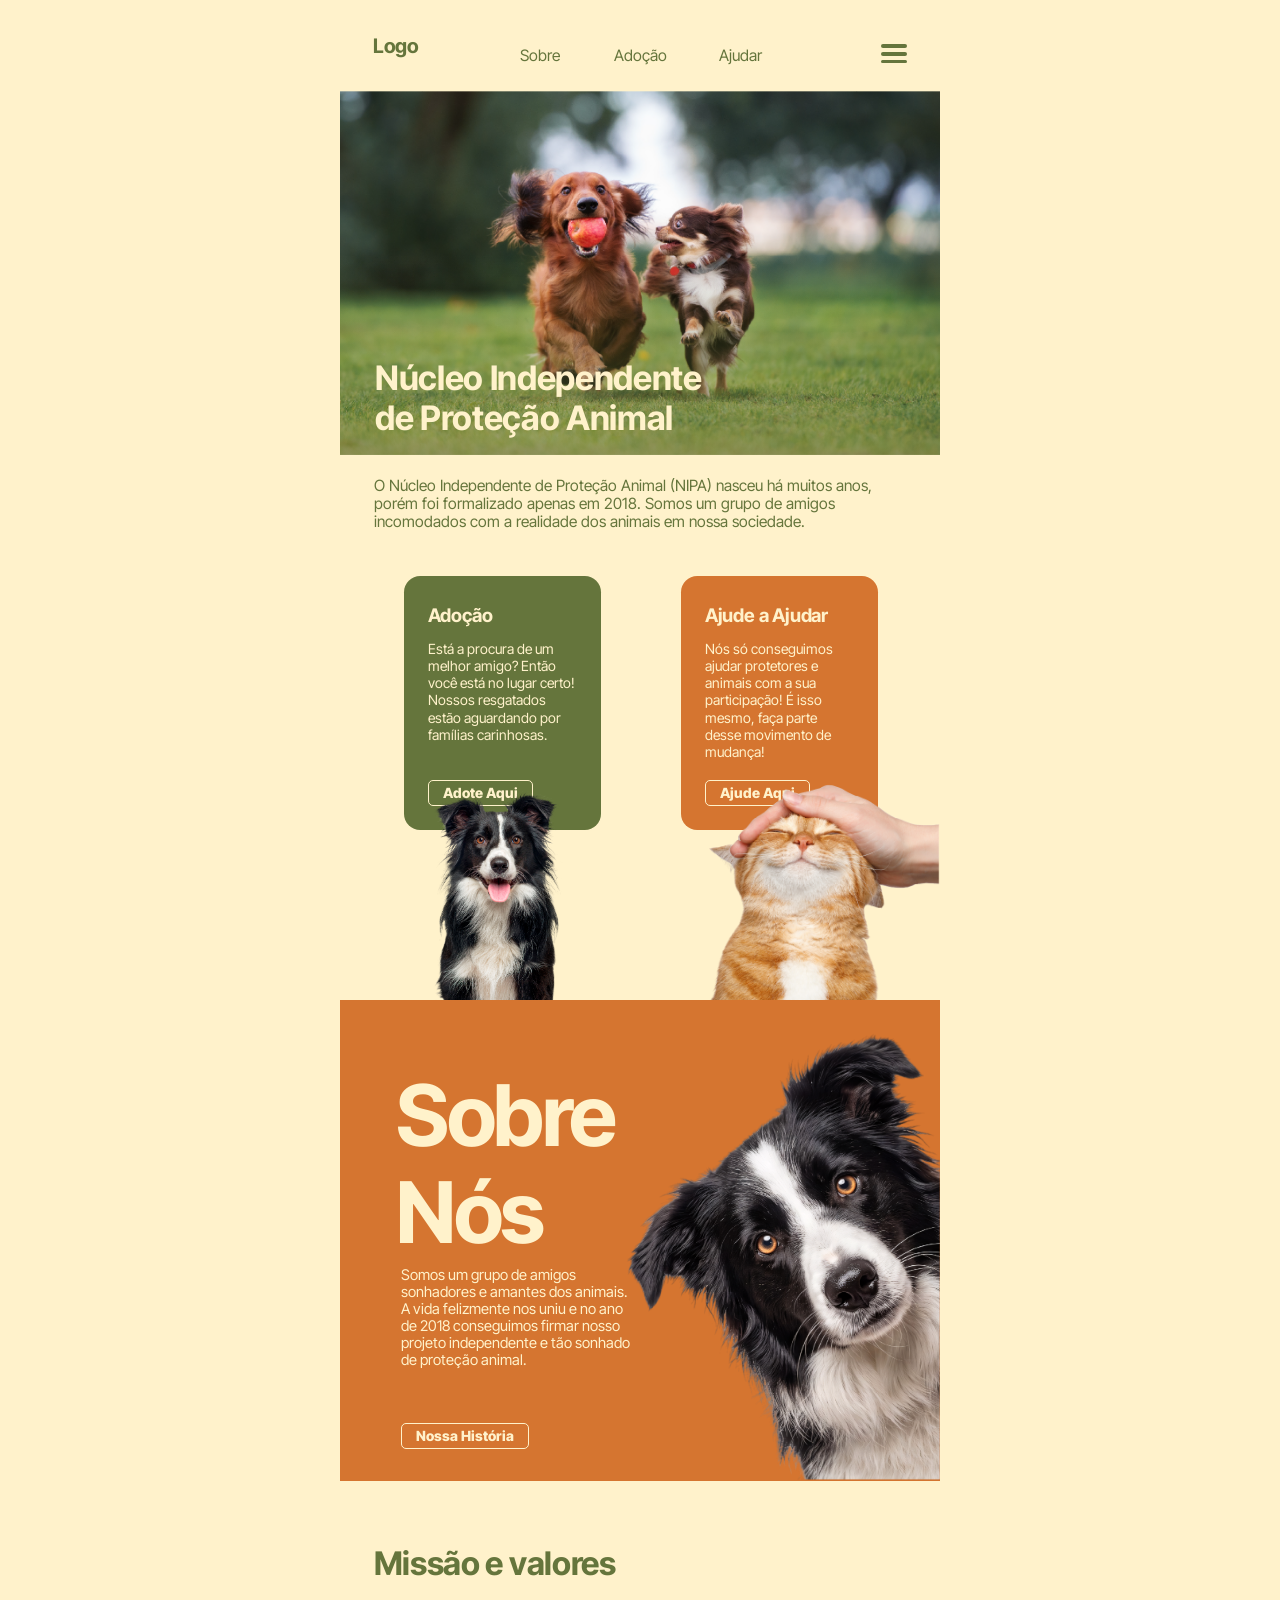
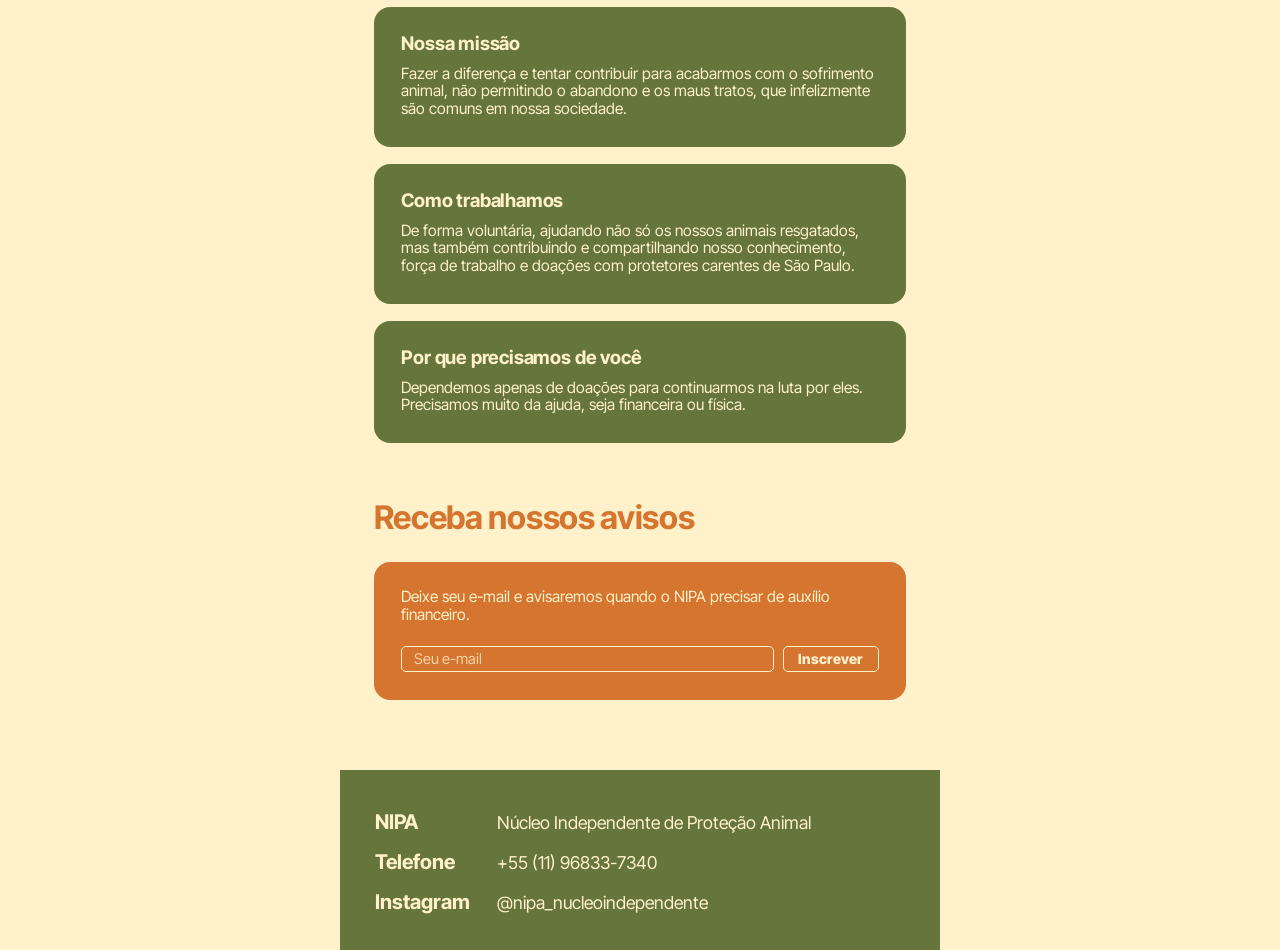
==== commit 46734074: "Circulo bege nos gatos, animais na frente dos cards, Missao em verde, Voce sabia em verde Co-Authore" ====
--- a/index.html
+++ b/index.html
@@ -75,7 +75,7 @@
     </section>
 
     <section class="home-extra">
-      <div aria-labelledby="missao-titulo">
+      <div class="missao" aria-labelledby="missao-titulo">
         <h2 id="missao-titulo">Missão e valores</h2>
         <div class="caixas">
           <div class="caixa">
--- a/css/style.css
+++ b/css/style.css
@@ -172,7 +172,7 @@
 .hero::before { content: ""; position: absolute; inset: 0; background: linear-gradient(180deg, rgba(101,117,60,0) 45%, rgba(101,117,60,.55) 100%); }
 .hero h1 { position: absolute; left: 2.8rem; top: 21.4rem; font-size: 2.7rem; line-height: 3.16rem; }
 
-.home-meio { position: relative; height: 45.8rem; overflow: hidden; }
+.home-meio { position: relative; height: 43.6rem; overflow: hidden; }
 .home-intro { padding: 1.8rem 4.2rem 0 2.7rem; }
 .home-cards { position: absolute; left: 5.1rem; right: 4.95rem; top: 9.7rem; z-index: 2; display: grid; grid-template-columns: 1fr 1fr; column-gap: 6.4rem; }
 .mini-card {
@@ -184,8 +184,9 @@
 .mini-card h2 { font-size: 1.5rem; line-height: 1.7rem; }
 .mini-card p { font-size: 1.12rem; line-height: 1.38rem; margin: 1.1rem 0 1.6rem; }
 .mini-card .btn { margin-top: auto; align-self: flex-start; }
-.home-cao { position: absolute; left: -1.48rem; bottom: 0; width: 27.6rem; height: auto; }
-.home-gato { position: absolute; left: 0.88rem; top: 26.4rem; width: 47.05rem; height: auto; transform: scaleX(-1); }
+/* Animais na frente dos cards (a cabeça passa por cima da borda de baixo) */
+.home-cao { position: absolute; z-index: 3; pointer-events: none; left: -1.48rem; bottom: 0; width: 27.6rem; height: auto; }
+.home-gato { position: absolute; z-index: 3; pointer-events: none; left: 0.88rem; top: 24.2rem; width: 47.05rem; height: auto; transform: scaleX(-1); }
 
 /* Missão e valores + avisos (textos em caixas laranja) */
 .home-extra { padding: 5.2rem 2.7rem 5.6rem; }
@@ -221,7 +222,7 @@
 .historia__texto { margin-top: 1.8rem; font-size: 1.24rem; line-height: 1.42rem; hyphens: auto; }
 .historia__texto p + p, .historia__texto p + cite, .historia__texto cite + p { margin-top: 1.25rem; }
 .historia__texto cite { display: block; font-style: normal; }
-.facts { padding: 4.4rem 5.7rem 0 5rem; }
+.facts { background: var(--verde); color: var(--creme); padding: 4.7rem 5.7rem 0 5rem; }
 .facts h2 { font-size: 2.6rem; line-height: 2.6rem; }
 .facts__grid { display: grid; grid-template-columns: 1fr 1fr; gap: 1.4rem; margin-top: 1.8rem; }
 .fact { border: 0.13rem solid var(--creme); border-radius: 1.2rem; padding: 1.5rem 1.4rem; font-size: 1.18rem; line-height: 1.36rem; }
@@ -277,7 +278,8 @@
 .ca--cachorro { background: var(--verde); }
 .ca--gato { background: var(--laranja); }
 .ca .moldura { --d: 14.7rem; }
-.ca--gato .moldura { --cor: var(--verde); }
+.ca--gato .moldura { --cor: var(--creme); }
+.ca--gato.ca--adotado .moldura { --cor: var(--laranja); } /* fundo claro: círculo laranja para não sumir */
 .ca--adotado { background: var(--creme); color: var(--verde); box-shadow: inset 0 0 0 0.13rem var(--verde); }
 .ca__foto { display: block; border-radius: 50%; }
 .ca__nome { font-size: 2.1rem; line-height: 2.2rem; margin-top: 1.2rem; }
@@ -510,3 +512,7 @@
 /* Ajustes finais */
 .btn-ico:disabled { opacity: .4; pointer-events: none; }
 body > main, body > .footer { will-change: auto; }
+
+/* Missão e valores em verde (os avisos continuam em laranja) */
+.missao h2 { color: var(--verde); }
+.missao .caixa { background: var(--verde); }
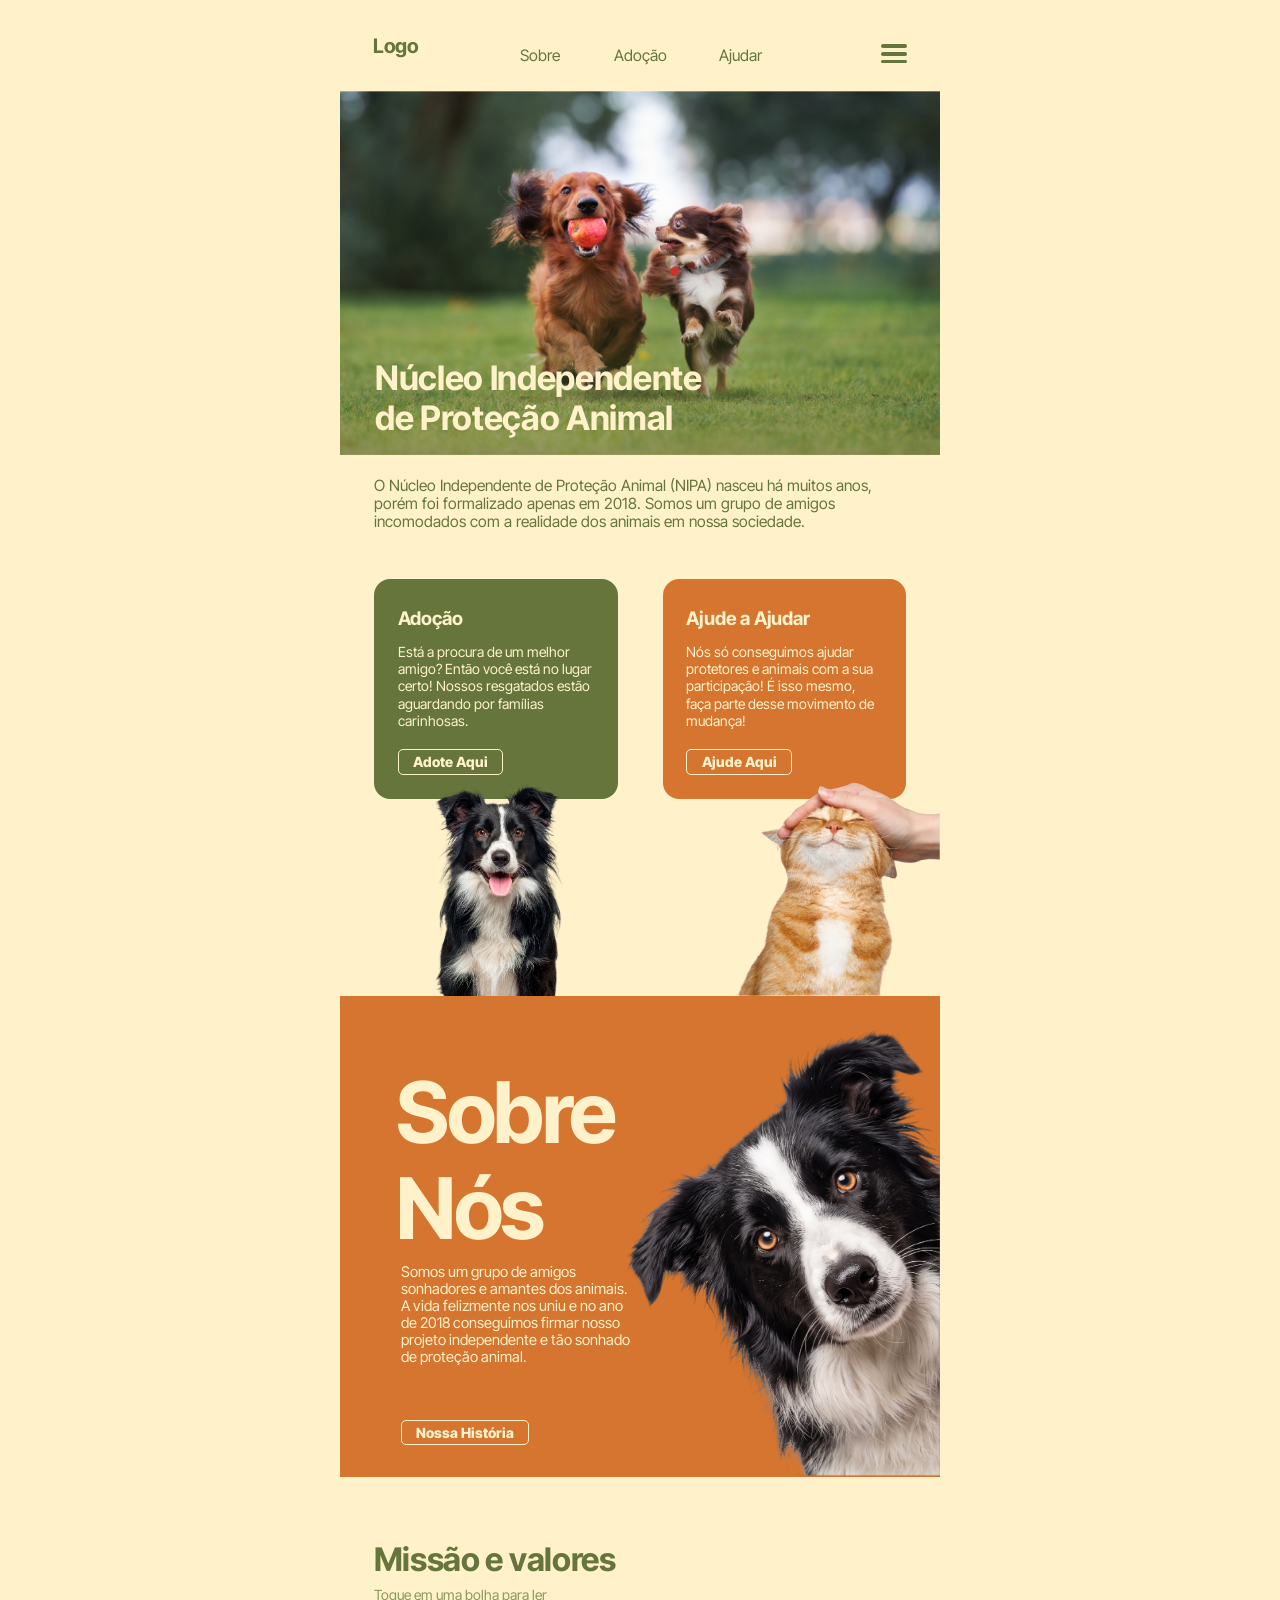
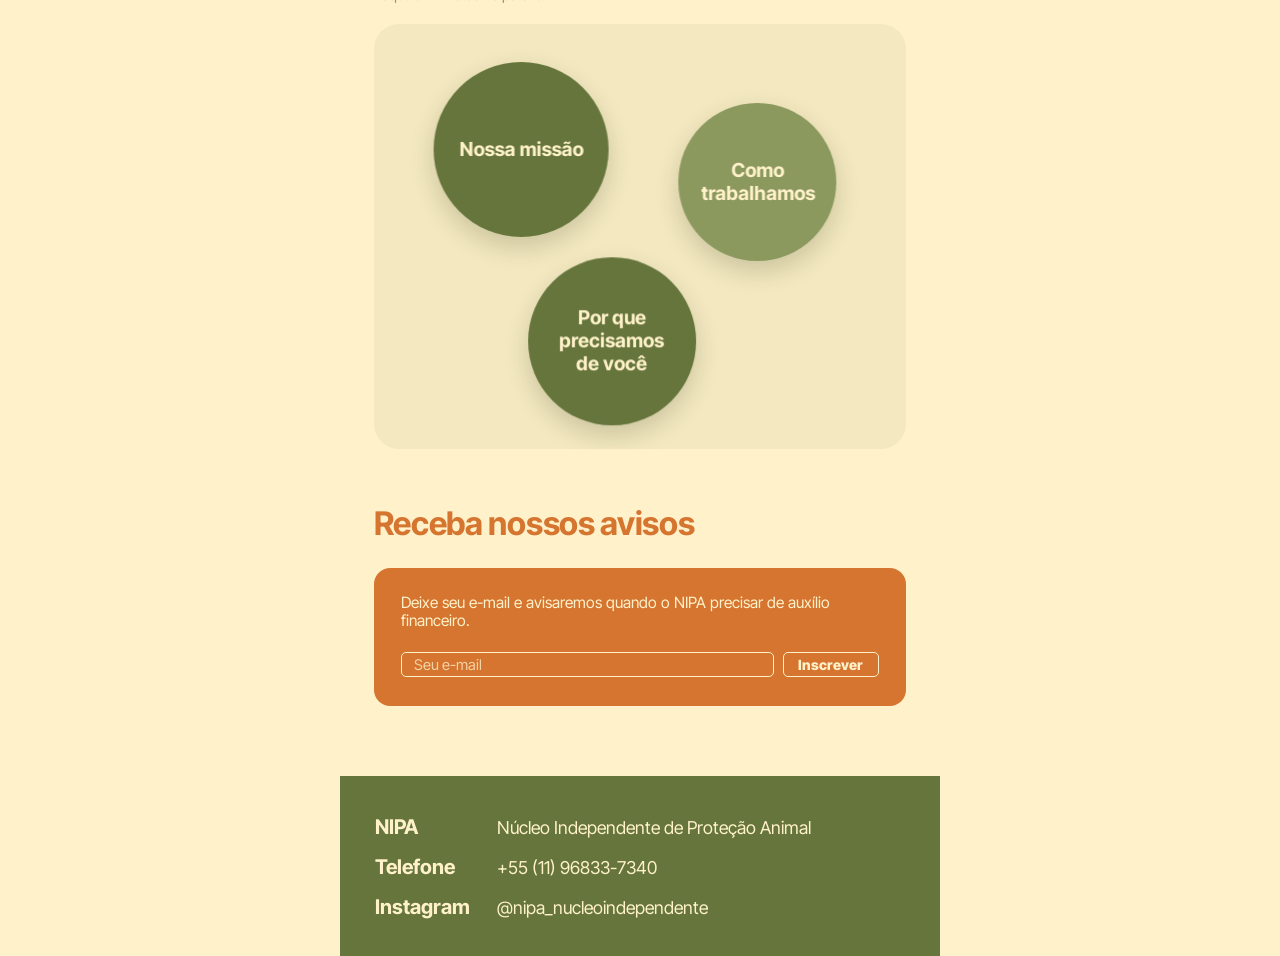
==== commit e731674e: "Interatividade: sons, fotos que apertam, orelhas nos cards, bolhas na Missao, filtros e ordenacao, f" ====
--- a/index.html
+++ b/index.html
@@ -52,19 +52,23 @@
     <section class="home-meio">
       <p class="home-intro">O Núcleo Independente de Proteção Animal (NIPA) nasceu há muitos anos, porém foi formalizado apenas em 2018. Somos um grupo de amigos incomodados com a realidade dos animais em nossa sociedade.</p>
       <div class="home-cards">
-        <article class="mini-card mini-card--verde">
-          <h2>Adoção</h2>
-          <p>Está a procura de um melhor amigo? Então você está no lugar certo! Nossos resgatados estão aguardando por famílias carinhosas.</p>
-          <a class="btn btn--creme" href="adocao.html">Adote Aqui</a>
-        </article>
-        <article class="mini-card mini-card--laranja">
-          <h2>Ajude a Ajudar</h2>
-          <p>Nós só conseguimos ajudar protetores e animais com a sua participação! É isso mesmo, faça parte desse movimento de mudança!</p>
-          <a class="btn btn--creme-l" href="ajudar.html">Ajude Aqui</a>
-        </article>
+        <div class="home-col">
+          <article class="mini-card mini-card--verde">
+            <h2>Adoção</h2>
+            <p>Está a procura de um melhor amigo? Então você está no lugar certo! Nossos resgatados estão aguardando por famílias carinhosas.</p>
+            <a class="btn btn--creme" href="adocao.html">Adote Aqui</a>
+          </article>
+          <img class="home-cao" src="assets/Asset%202Imagens.png" alt="Cachorro preto e branco sorrindo">
+        </div>
+        <div class="home-col">
+          <article class="mini-card mini-card--laranja">
+            <h2>Ajude a Ajudar</h2>
+            <p>Nós só conseguimos ajudar protetores e animais com a sua participação! É isso mesmo, faça parte desse movimento de mudança!</p>
+            <a class="btn btn--creme-l" href="ajudar.html">Ajude Aqui</a>
+          </article>
+          <img class="home-gato" src="assets/Asset%203Imagens.png" alt="Gato laranja recebendo carinho na cabeça">
+        </div>
       </div>
-      <img class="home-cao" src="assets/Asset%202Imagens.png" alt="Cachorro preto e branco sorrindo">
-      <img class="home-gato" src="assets/Asset%203Imagens.png" alt="Gato laranja recebendo carinho na cabeça">
     </section>
 
     <section class="sobre-nos" aria-labelledby="sobre-nos-titulo">
@@ -77,18 +81,15 @@
     <section class="home-extra">
       <div class="missao" aria-labelledby="missao-titulo">
         <h2 id="missao-titulo">Missão e valores</h2>
-        <div class="caixas">
-          <div class="caixa">
-            <h3>Nossa missão</h3>
-            <p>Fazer a diferença e tentar contribuir para acabarmos com o sofrimento animal, não permitindo o abandono e os maus tratos, que infelizmente são comuns em nossa sociedade.</p>
-          </div>
-          <div class="caixa">
-            <h3>Como trabalhamos</h3>
-            <p>De forma voluntária, ajudando não só os nossos animais resgatados, mas também contribuindo e compartilhando nosso conhecimento, força de trabalho e doações com protetores carentes de São Paulo.</p>
-          </div>
-          <div class="caixa">
-            <h3>Por que precisamos de você</h3>
-            <p>Dependemos apenas de doações para continuarmos na luta por eles. Precisamos muito da ajuda, seja financeira ou física.</p>
+        <p class="missao__dica">Toque em uma bolha para ler</p>
+        <div class="bolhas" data-bolhas>
+          <button class="bolha" type="button" aria-expanded="false"><span class="bolha__titulo">Nossa missão</span><span class="bolha__texto" hidden>Fazer a diferença e tentar contribuir para acabarmos com o sofrimento animal, não permitindo o abandono e os maus tratos, que infelizmente são comuns em nossa sociedade.</span></button>
+          <button class="bolha" type="button" aria-expanded="false"><span class="bolha__titulo">Como trabalhamos</span><span class="bolha__texto" hidden>De forma voluntária, ajudando não só os nossos animais resgatados, mas também contribuindo e compartilhando nosso conhecimento, força de trabalho e doações com protetores carentes de São Paulo.</span></button>
+          <button class="bolha" type="button" aria-expanded="false"><span class="bolha__titulo">Por que precisamos de você</span><span class="bolha__texto" hidden>Dependemos apenas de doações para continuarmos na luta por eles. Precisamos muito da ajuda, seja financeira ou física.</span></button>
+          <div class="bolha-aberta" role="dialog" aria-labelledby="bolha-titulo" hidden>
+            <button class="bolha-aberta__fechar" type="button" aria-label="Fechar"></button>
+            <h3 id="bolha-titulo"></h3>
+            <p></p>
           </div>
         </div>
       </div>
@@ -115,6 +116,8 @@
     </dl>
   </footer>
 
+  <script src="js/sons.js"></script>
   <script src="js/main.js"></script>
+  <script src="js/home.js"></script>
 </body>
 </html>
--- a/css/style.css
+++ b/css/style.css
@@ -516,3 +516,110 @@
 /* Missão e valores em verde (os avisos continuam em laranja) */
 .missao h2 { color: var(--verde); }
 .missao .caixa { background: var(--verde); }
+
+/* =========================================================
+   INTERATIVIDADE (bolhas, orelhas, filtros, sons)
+   ========================================================= */
+
+/* ---------- Home: cão e gato do mesmo tamanho, na frente dos cards sem cobrir o texto ---------- */
+.home-meio { height: auto; overflow: hidden; }
+.home-cards { position: relative; left: auto; right: auto; top: auto; display: grid; grid-template-columns: 1fr 1fr; column-gap: 3.6rem; margin: 3.9rem 2.7rem 0; }
+.home-col { position: relative; display: flex; flex-direction: column; padding-bottom: 15.8rem; }
+.home-col .mini-card { flex: 1; position: relative; z-index: 2; }
+/* As imagens ficam presas ao fundo da coluna: a cabeça entra só 1,2rem no card (na margem de baixo, longe do texto e do botão) */
+.home-cao, .home-gato { position: absolute; z-index: 3; pointer-events: none; bottom: 0; top: auto; width: auto; }
+.home-cao { height: 20rem; left: 50%; transform: translateX(-50%); }
+.home-gato { height: 18.8rem; left: auto; right: -2.7rem; transform: scaleX(-1); } /* encosta na borda da tela: o corte da mão fica escondido */
+
+/* ---------- Home: Missão e valores em bolhas flutuantes ---------- */
+.missao__dica { font-size: 1.12rem; color: var(--verde-claro); margin-top: 0.6rem; }
+.bolhas { position: relative; height: 34rem; margin-top: 1.6rem; border-radius: 2rem; background: rgba(101, 117, 60, .08); overflow: hidden; }
+.bolha {
+  position: absolute; left: 0; top: 0; width: 14rem; height: 14rem; border-radius: 50%;
+  background: var(--verde); color: var(--creme); display: grid; place-items: center; padding: 1.8rem; text-align: center;
+  font-size: 1.55rem; line-height: 1.85rem; font-weight: 700; will-change: transform;
+  box-shadow: 0 0.8rem 2rem rgba(47, 56, 24, .2); transition: opacity .3s ease;
+}
+.bolha:nth-of-type(2) { width: 12.6rem; height: 12.6rem; background: var(--verde-claro); }
+.bolha:nth-of-type(3) { width: 13.4rem; height: 13.4rem; }
+.bolha__titulo { transition: transform .25s ease; }
+@media (hover: hover), (any-hover: hover), (pointer: fine) { .bolha:hover .bolha__titulo { transform: scale(1.08); } }
+.bolha:active .bolha__titulo { transform: scale(.94); }
+.bolha--apagada { opacity: .2; }
+.bolha-aberta { position: absolute; inset: 0; z-index: 5; background: var(--verde); color: var(--creme); border-radius: inherit; padding: 3.4rem 3.2rem; display: flex; flex-direction: column; justify-content: center; }
+.bolha-aberta h3 { font-size: 2.3rem; line-height: 2.6rem; }
+.bolha-aberta p { font-size: 1.36rem; line-height: 1.7rem; margin-top: 1.2rem; }
+.bolha-aberta__fechar { position: absolute; right: 1.8rem; top: 1.6rem; width: 2.1rem; height: 2.1rem; }
+.bolha-aberta__fechar::before, .bolha-aberta__fechar::after { content: ""; position: absolute; left: 0.1rem; right: 0.1rem; top: calc(50% - 0.12rem); height: 0.24rem; border-radius: 0.2rem; background: var(--creme); transform: rotate(45deg); }
+.bolha-aberta__fechar::after { transform: rotate(-45deg); }
+
+/* ---------- Ficha sem o título "Sobre" ---------- */
+.ficha__topo { margin-top: 0; height: 21rem; pointer-events: none; }
+.ficha__foto { position: absolute; left: 2.55rem; top: 4.6rem; border-radius: 50%; pointer-events: auto; }
+.ficha__foto .moldura, .ficha__topo .ficha__foto .moldura { position: relative; left: 0; top: 0; }
+.ficha__nome { top: 4.9rem; }
+.ficha__dados { top: 8.4rem; }
+
+/* ---------- Adoção: mais espaço entre o título e os animais (nada cortado) ---------- */
+.grade { padding-top: 9.4rem; }
+.grade--salvos { padding-top: 8.6rem; }
+.secao-head--adote { margin-top: 3rem; }
+
+/* ---------- Cards: menores, mais espaçados, círculo bege e orelhas ---------- */
+.cards-animais { position: relative; isolation: isolate; grid-template-columns: repeat(2, 18.4rem); column-gap: 5rem; row-gap: 7.2rem; padding-top: 6.8rem; }
+.ca { min-height: 28.6rem; padding: 2rem 1.3rem 1.9rem; }
+.ca .moldura { --d: 13.4rem; --cor: var(--creme); }
+.ca--gato .moldura, .ca--gato.ca--adotado .moldura { --cor: var(--creme); }
+.ca--adotado .moldura::before { box-shadow: inset 0 0 0 0.13rem var(--verde); }
+.ca__nome { font-size: 2rem; line-height: 2.1rem; }
+.ca__acoes { gap: 0.6rem; }
+.ca__acoes .btn { min-width: 5rem; }
+
+.orelha { position: absolute; z-index: -1; pointer-events: none; }
+.orelha::before { content: ""; position: absolute; inset: 0; background: var(--orelha); }
+.ca--cachorro { --orelha: var(--verde); }
+.ca--gato { --orelha: var(--laranja); }
+.ca--adotado { --orelha: var(--creme); }
+.ca--adotado .orelha { filter: drop-shadow(0.13rem 0 0 var(--verde)) drop-shadow(-0.13rem 0 0 var(--verde)) drop-shadow(0 -0.13rem 0 var(--verde)); }
+/* Gato: dois triângulos em cima */
+.ca--gato .orelha { top: -2.7rem; width: 5.2rem; height: 4rem; }
+.ca--gato .orelha--e { left: 1.5rem; }
+.ca--gato .orelha--d { right: 1.5rem; }
+.ca--gato .orelha--e::before { clip-path: polygon(0 100%, 24% 6%, 32% 0, 40% 6%, 100% 100%); }
+.ca--gato .orelha--d::before { clip-path: polygon(0 100%, 60% 6%, 68% 0, 76% 6%, 100% 100%); }
+/* Cachorro: orelhas caídas nas laterais */
+.ca--cachorro .orelha { top: 0.3rem; width: 4.4rem; height: 7.6rem; }
+.ca--cachorro .orelha--e { left: -1.35rem; transform: rotate(9deg); transform-origin: 100% 0; }
+.ca--cachorro .orelha--d { right: -1.35rem; transform: rotate(-9deg); transform-origin: 0 0; }
+.ca--cachorro .orelha::before { border-radius: 42% 42% 50% 50% / 26% 26% 74% 74%; }
+
+/* ---------- Filtros e ordenação (Adote Um Amigo) ---------- */
+.filtros-area { padding: 2.6rem 3.1rem 0; }
+.filtros-barra { display: flex; justify-content: space-between; align-items: center; gap: 1rem; }
+.filtros-contagem { margin-left: 0.2rem; }
+.ordenar { display: flex; align-items: center; gap: 0.7rem; font-size: 1.12rem; }
+.ordenar select {
+  -webkit-appearance: none; appearance: none; height: 2.05rem; padding: 0 2.4rem 0 0.9rem;
+  border: 0.13rem solid var(--verde); border-radius: 0.4rem; color: var(--verde); font: inherit; font-size: 1.12rem; font-weight: 700;
+  background: transparent url("../assets/icone-seta-baixo.svg") no-repeat right 0.7rem center / 1rem;
+}
+.filtros { display: grid; grid-template-rows: 0fr; transition: grid-template-rows .4s ease; }
+.filtros.aberto { grid-template-rows: 1fr; }
+.filtros__wrap { overflow: hidden; }
+.filtros__painel { margin-top: 1.4rem; padding: 1.8rem 1.8rem 2rem; border-radius: 1.37rem; background: rgba(101, 117, 60, .09); display: grid; grid-template-columns: 1fr 1fr; gap: 1.6rem 1.4rem; }
+.filtro-grupo { border: 0; margin: 0; padding: 0; min-width: 0; }
+.filtro-grupo legend { padding: 0; font-weight: 700; font-size: 1.18rem; margin-bottom: 0.6rem; }
+.filtro-opcoes { display: flex; flex-wrap: wrap; gap: 0.5rem; }
+.chip {
+  height: 2.1rem; padding: 0 1rem; border-radius: 99rem; border: 0.13rem solid var(--verde); color: var(--verde);
+  font-size: 1.08rem; font-weight: 700; transition: background-color .15s, color .15s, transform .12s;
+}
+.chip[aria-pressed="true"] { background: var(--verde); color: var(--creme); }
+.chip:active { transform: scale(.94); }
+@media (hover: hover), (any-hover: hover), (pointer: fine) { .chip:hover { background: rgba(101, 117, 60, .15); } .chip[aria-pressed="true"]:hover { background: var(--verde); } }
+.filtros-resultado { margin-top: 1.2rem; font-size: 1.12rem; color: var(--verde-claro); }
+.filtros-limpar { margin-left: 0.6rem; color: var(--verde); font-weight: 700; text-decoration: underline; text-underline-offset: 0.2rem; }
+
+/* ---------- Menu: liga/desliga sons ---------- */
+.menu__som { margin-top: auto; text-align: left; font-size: 1.3rem; line-height: 1.6rem; color: var(--creme); padding: 1rem 0 0.4rem; text-decoration: underline; text-underline-offset: 0.3rem; }
+.bolha-aberta[hidden] { display: none; }
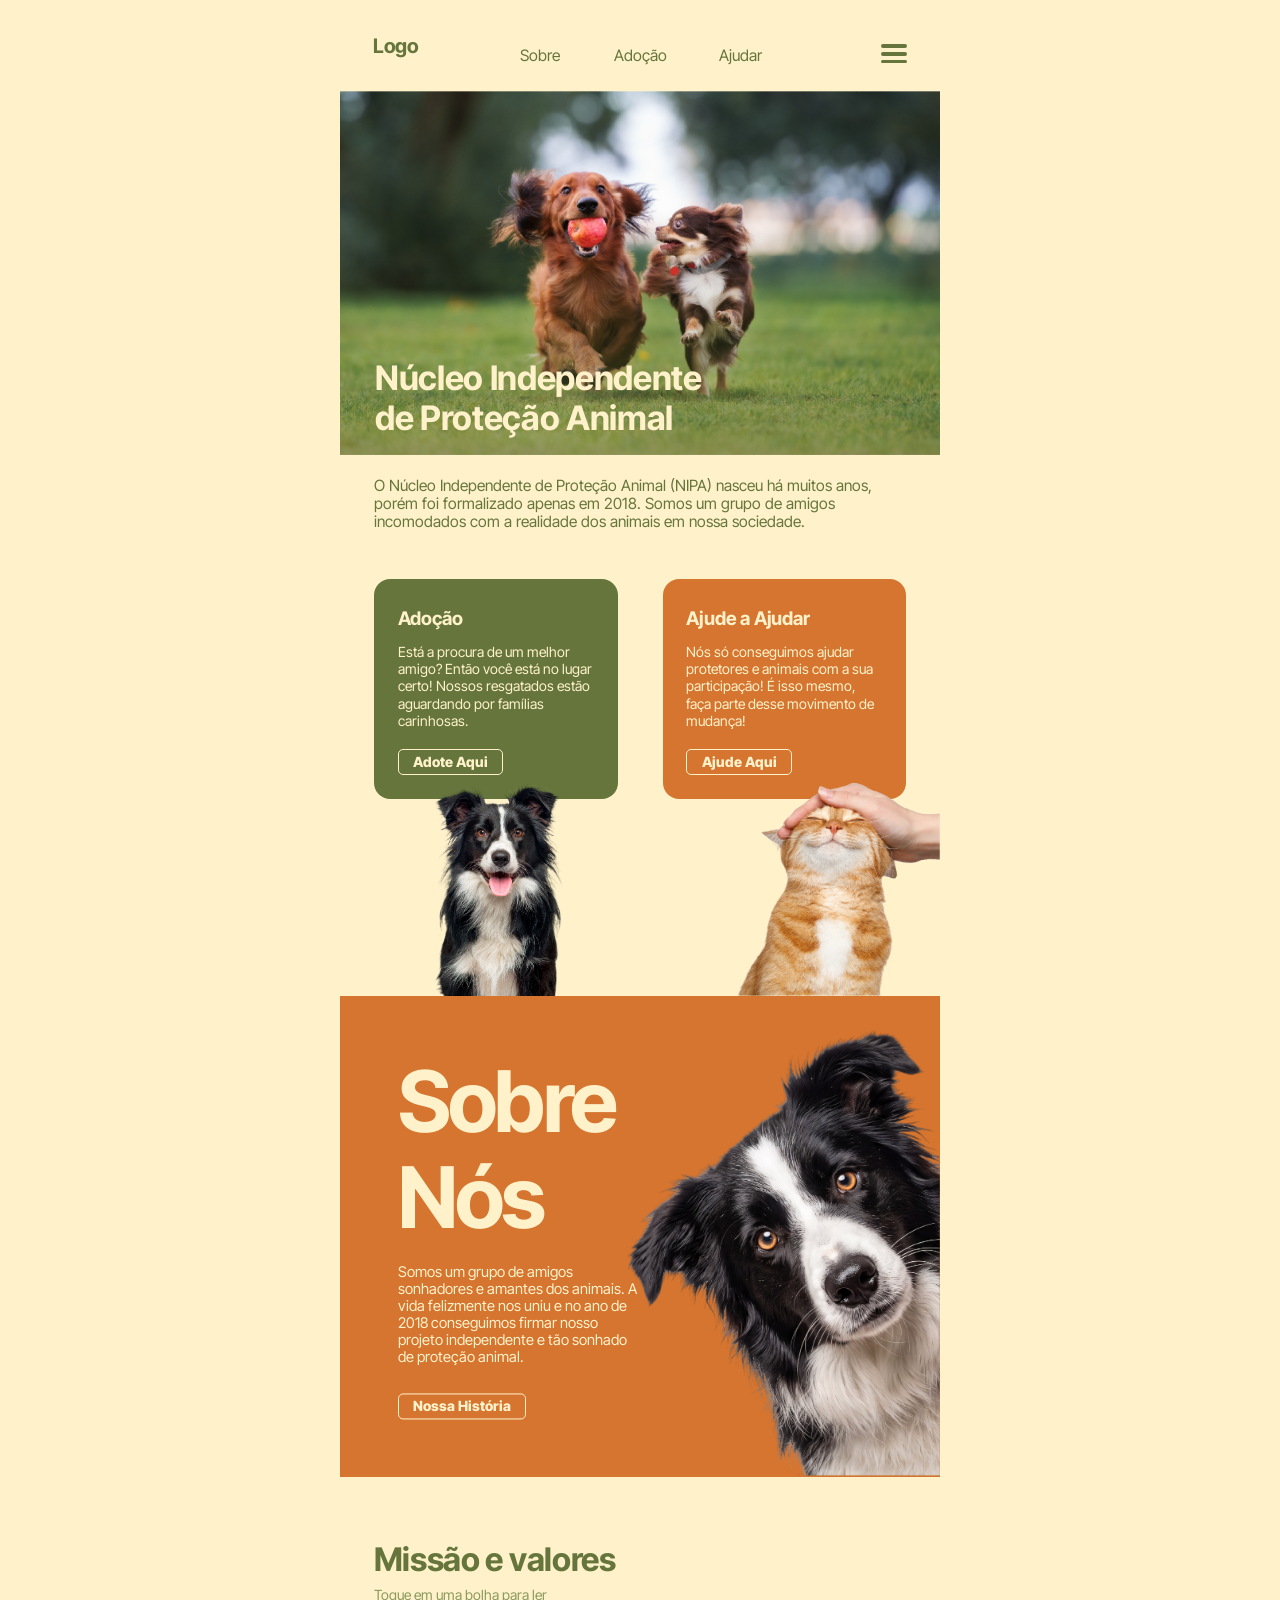
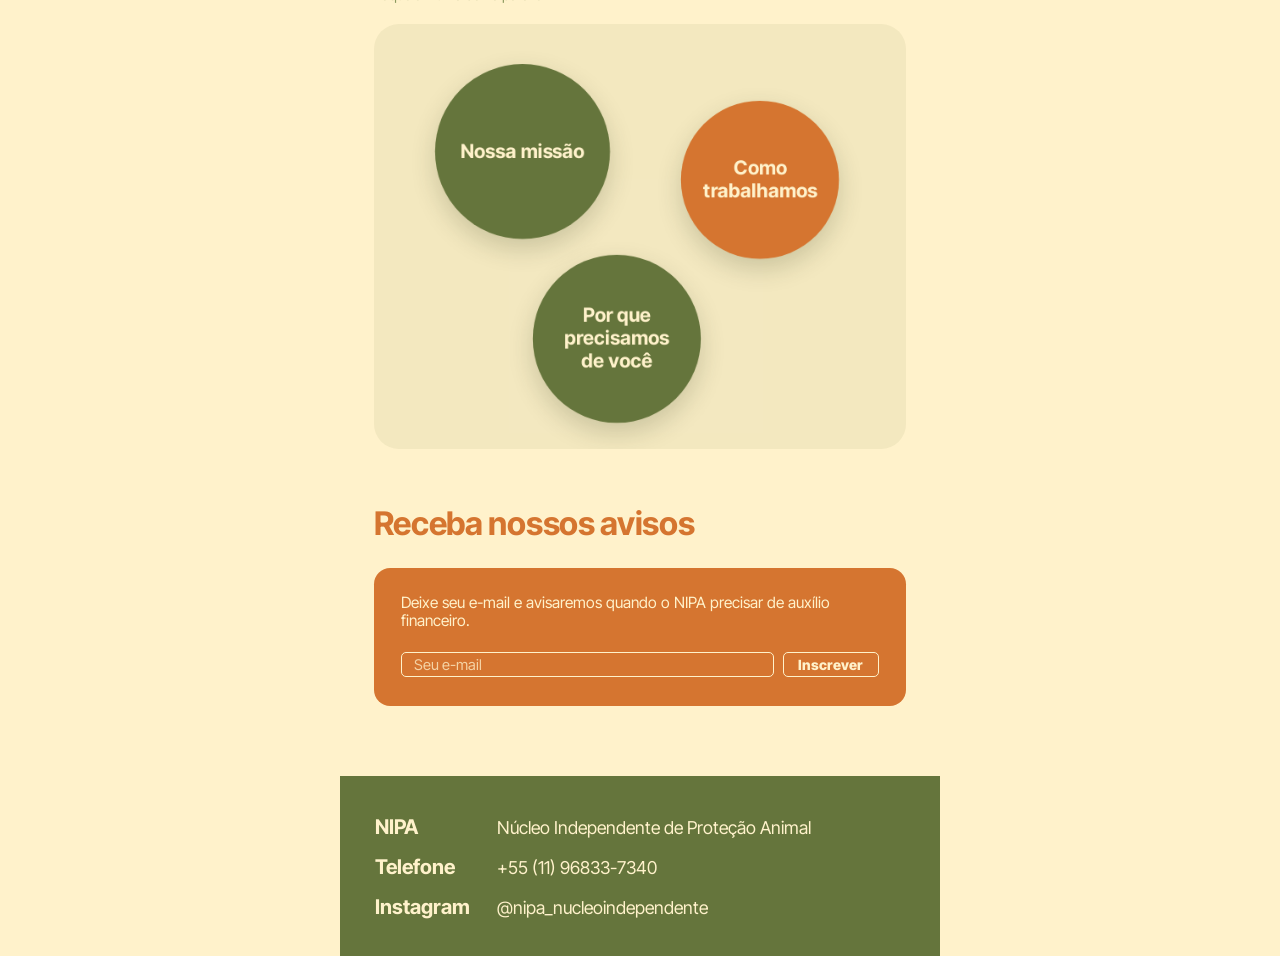
==== commit d6a03b78: "Sons gravados, imagens clicaveis, bolhas com pop, destaque no Ajudar, loop na Adocao, Voce sabia com" ====
--- a/index.html
+++ b/index.html
@@ -59,6 +59,7 @@
             <a class="btn btn--creme" href="adocao.html">Adote Aqui</a>
           </article>
           <img class="home-cao" src="assets/Asset%202Imagens.png" alt="Cachorro preto e branco sorrindo">
+          <button class="home-alvo" type="button" data-som="cachorro" data-alvo=".home-cao" aria-label="Cachorro preto e branco. Au au!"></button>
         </div>
         <div class="home-col">
           <article class="mini-card mini-card--laranja">
@@ -67,22 +68,25 @@
             <a class="btn btn--creme-l" href="ajudar.html">Ajude Aqui</a>
           </article>
           <img class="home-gato" src="assets/Asset%203Imagens.png" alt="Gato laranja recebendo carinho na cabeça">
+          <button class="home-alvo" type="button" data-som="gato" data-alvo=".home-gato" aria-label="Gato laranja. Miau!"></button>
         </div>
       </div>
     </section>
 
     <section class="sobre-nos" aria-labelledby="sobre-nos-titulo">
-      <img class="sobre-nos__img" src="assets/sobre-nos.png" alt="Cachorro border collie olhando curioso">
+      <img class="sobre-nos__img" data-som="cachorro" src="assets/sobre-nos.png" alt="Cachorro border collie olhando curioso">
+      <div class="grupo-texto">
       <h2 id="sobre-nos-titulo">Sobre<br>Nós</h2>
       <p>Somos um grupo de amigos sonhadores e amantes dos animais. A vida felizmente nos uniu e no ano de 2018 conseguimos firmar nosso projeto independente e tão sonhado de proteção animal.</p>
       <a class="btn btn--creme-l" href="sobre.html">Nossa História</a>
+      </div>
     </section>
 
     <section class="home-extra">
       <div class="missao" aria-labelledby="missao-titulo">
         <h2 id="missao-titulo">Missão e valores</h2>
         <p class="missao__dica">Toque em uma bolha para ler</p>
-        <div class="bolhas" data-bolhas>
+        <div class="bolhas bolhas--espera" data-bolhas>
           <button class="bolha" type="button" aria-expanded="false"><span class="bolha__titulo">Nossa missão</span><span class="bolha__texto" hidden>Fazer a diferença e tentar contribuir para acabarmos com o sofrimento animal, não permitindo o abandono e os maus tratos, que infelizmente são comuns em nossa sociedade.</span></button>
           <button class="bolha" type="button" aria-expanded="false"><span class="bolha__titulo">Como trabalhamos</span><span class="bolha__texto" hidden>De forma voluntária, ajudando não só os nossos animais resgatados, mas também contribuindo e compartilhando nosso conhecimento, força de trabalho e doações com protetores carentes de São Paulo.</span></button>
           <button class="bolha" type="button" aria-expanded="false"><span class="bolha__titulo">Por que precisamos de você</span><span class="bolha__texto" hidden>Dependemos apenas de doações para continuarmos na luta por eles. Precisamos muito da ajuda, seja financeira ou física.</span></button>
--- a/css/style.css
+++ b/css/style.css
@@ -518,7 +518,7 @@
 .missao .caixa { background: var(--verde); }
 
 /* =========================================================
-   INTERATIVIDADE (bolhas, orelhas, filtros, sons)
+   INTERATIVIDADE (bolhas, filtros, sons)
    ========================================================= */
 
 /* ---------- Home: cão e gato do mesmo tamanho, na frente dos cards sem cobrir o texto ---------- */
@@ -540,7 +540,9 @@
   font-size: 1.55rem; line-height: 1.85rem; font-weight: 700; will-change: transform;
   box-shadow: 0 0.8rem 2rem rgba(47, 56, 24, .2); transition: opacity .3s ease;
 }
-.bolha:nth-of-type(2) { width: 12.6rem; height: 12.6rem; background: var(--verde-claro); }
+.bolha:nth-of-type(2) { width: 12.6rem; height: 12.6rem; background: var(--laranja); }
+/* Antes de aparecer na tela, as bolhas ficam "murchas" (depois entram com um pop) */
+.bolhas--espera .bolha { scale: 0; }
 .bolha:nth-of-type(3) { width: 13.4rem; height: 13.4rem; }
 .bolha__titulo { transition: transform .25s ease; }
 @media (hover: hover), (any-hover: hover), (pointer: fine) { .bolha:hover .bolha__titulo { transform: scale(1.08); } }
@@ -565,8 +567,8 @@
 .grade--salvos { padding-top: 8.6rem; }
 .secao-head--adote { margin-top: 3rem; }
 
-/* ---------- Cards: menores, mais espaçados, círculo bege e orelhas ---------- */
-.cards-animais { position: relative; isolation: isolate; grid-template-columns: repeat(2, 18.4rem); column-gap: 5rem; row-gap: 7.2rem; padding-top: 6.8rem; }
+/* ---------- Cards: menores, mais espaçados e círculo bege ---------- */
+.cards-animais { position: relative; grid-template-columns: repeat(2, 18.4rem); column-gap: 4.4rem; row-gap: 4.6rem; padding-top: 4.6rem; }
 .ca { min-height: 28.6rem; padding: 2rem 1.3rem 1.9rem; }
 .ca .moldura { --d: 13.4rem; --cor: var(--creme); }
 .ca--gato .moldura, .ca--gato.ca--adotado .moldura { --cor: var(--creme); }
@@ -575,23 +577,6 @@
 .ca__acoes { gap: 0.6rem; }
 .ca__acoes .btn { min-width: 5rem; }
 
-.orelha { position: absolute; z-index: -1; pointer-events: none; }
-.orelha::before { content: ""; position: absolute; inset: 0; background: var(--orelha); }
-.ca--cachorro { --orelha: var(--verde); }
-.ca--gato { --orelha: var(--laranja); }
-.ca--adotado { --orelha: var(--creme); }
-.ca--adotado .orelha { filter: drop-shadow(0.13rem 0 0 var(--verde)) drop-shadow(-0.13rem 0 0 var(--verde)) drop-shadow(0 -0.13rem 0 var(--verde)); }
-/* Gato: dois triângulos em cima */
-.ca--gato .orelha { top: -2.7rem; width: 5.2rem; height: 4rem; }
-.ca--gato .orelha--e { left: 1.5rem; }
-.ca--gato .orelha--d { right: 1.5rem; }
-.ca--gato .orelha--e::before { clip-path: polygon(0 100%, 24% 6%, 32% 0, 40% 6%, 100% 100%); }
-.ca--gato .orelha--d::before { clip-path: polygon(0 100%, 60% 6%, 68% 0, 76% 6%, 100% 100%); }
-/* Cachorro: orelhas caídas nas laterais */
-.ca--cachorro .orelha { top: 0.3rem; width: 4.4rem; height: 7.6rem; }
-.ca--cachorro .orelha--e { left: -1.35rem; transform: rotate(9deg); transform-origin: 100% 0; }
-.ca--cachorro .orelha--d { right: -1.35rem; transform: rotate(-9deg); transform-origin: 0 0; }
-.ca--cachorro .orelha::before { border-radius: 42% 42% 50% 50% / 26% 26% 74% 74%; }
 
 /* ---------- Filtros e ordenação (Adote Um Amigo) ---------- */
 .filtros-area { padding: 2.6rem 3.1rem 0; }
@@ -623,3 +608,80 @@
 /* ---------- Menu: liga/desliga sons ---------- */
 .menu__som { margin-top: auto; text-align: left; font-size: 1.3rem; line-height: 1.6rem; color: var(--creme); padding: 1rem 0 0.4rem; text-decoration: underline; text-underline-offset: 0.3rem; }
 .bolha-aberta[hidden] { display: none; }
+
+/* =========================================================
+   RODADA 3: imagens clicáveis, grupos de texto ancorados às imagens,
+   destaque no Ajudar, linhas em loop, "Você sabia?" com "?"
+   ========================================================= */
+
+/* Imagens de animais clicáveis (latem/miam e "apertam") */
+[data-som] { cursor: pointer; -webkit-tap-highlight-color: transparent; }
+img[data-som]:focus-visible { outline: 0.2rem solid var(--laranja-claro); outline-offset: 0.3rem; border-radius: 1rem; }
+/* Home: área clicável só sobre a parte visível do cão e do gato (não cobre os botões dos cards) */
+.home-alvo { position: absolute; bottom: 0; z-index: 4; height: 14.4rem; border-radius: 45% 45% 0 0; }
+.home-col:first-child .home-alvo { left: 50%; width: 11rem; margin-left: -5.5rem; }
+.home-col:last-child .home-alvo { right: -2.7rem; width: 18rem; }
+
+/* ---------- Grupos "título + texto + botão" ancorados às imagens ---------- */
+.grupo-texto { position: relative; z-index: 1; display: flex; flex-direction: column; align-items: flex-start; }
+.grupo-texto--dir { margin-left: auto; align-items: flex-end; text-align: right; }
+
+/* Cards do Ajudar: o grupo de texto fica centralizado na altura do card,
+   e a imagem presa à borda do card */
+.ajuda { display: flex; align-items: center; }
+.ajuda .grupo-texto { padding: 2.2rem 2.2rem; max-width: 27rem; }
+.ajuda .grupo-texto h2, .ajuda .grupo-texto p, .ajuda .grupo-texto .btn { position: static; width: auto; }
+.ajuda .grupo-texto p { margin-top: 1.1rem; }
+.ajuda .grupo-texto .btn { margin-top: 1.7rem; }
+.ajuda--dinheiro { height: auto; min-height: 16rem; }
+.ajuda--dinheiro .grupo-texto { max-width: 32rem; }
+.ajuda--dinheiro .grupo-texto p { max-width: 23.5rem; }
+.ajuda--itens { height: auto; min-height: 20.5rem; }
+.ajuda--itens .grupo-texto { max-width: 31rem; padding-right: 2.6rem; }
+.ajuda--rifas { height: auto; min-height: 21.2rem; }
+.ajuda--rifas .grupo-texto { max-width: 27rem; padding-right: 2.6rem; }
+
+/* Trabalho voluntário: texto centralizado na altura do filhote */
+.voluntariado { display: flex; align-items: center; }
+.voluntariado__texto { padding-top: 3.2rem; padding-bottom: 3.2rem; }
+
+/* Loja: texto e gato lado a lado, alinhados pelo centro */
+.loja { display: flex; align-items: center; gap: 1.2rem; padding: 4.6rem 3.4rem 2.4rem 4.2rem; min-height: 0; }
+.loja .grupo-texto { flex: 1; min-width: 0; }
+.loja img { position: static; order: 2; flex: none; width: 14.6rem; height: auto; }
+
+/* Home — Sobre Nós: grupo centralizado na altura da seção, ao lado do cachorro */
+.sobre-nos .grupo-texto { position: absolute; left: 4.6rem; top: 50%; transform: translateY(-50%); width: 19.6rem; }
+.sobre-nos .grupo-texto h2, .sobre-nos .grupo-texto p, .sobre-nos .grupo-texto .btn { position: static; width: auto; }
+.sobre-nos .grupo-texto p { margin-top: 1.4rem; }
+.sobre-nos .grupo-texto .btn { margin-top: 2.2rem; }
+
+/* Adoção — intro: texto e imagem alinhados pelo centro */
+.adocao-intro { display: flex; align-items: center; min-height: 0; padding-top: 2rem; }
+.adocao-texto { flex: 1; width: auto; padding: 0 0 0 3.33rem; }
+.adocao-intro__img { position: static; flex: none; width: 22.4rem; }
+
+/* ---------- Ajudar: opção do centro em destaque ---------- */
+.ajuda, .voluntariado__texto, .parcerias__conteudo, .loja .grupo-texto { transform-origin: 50% 50%; will-change: scale; }
+.ajuda { transition: box-shadow .35s ease; }
+.ajuda.em-destaque { box-shadow: 0 1.4rem 3.2rem rgba(47, 56, 24, .22); }
+
+/* ---------- Adoção: linhas em loop + botão salvar ao lado do nome ---------- */
+.grade { scroll-snap-type: none; }
+.grade > .animal { scroll-snap-align: none; }
+.animal__foto { display: block; border-radius: 50%; }
+.animal__rodape { display: flex; justify-content: center; align-items: center; gap: 0.7rem; margin-top: 1.8rem; }
+.animal__rodape .animal__nome { margin-top: 0; }
+.animal__salvar { width: 2rem; height: 2rem; flex: none; }
+.faixa-salvos .animal__salvar { --c: var(--creme); --f: var(--verde); }
+
+/* ---------- "Você sabia?": caixa com "?" que vira e revela ---------- */
+.fact { position: relative; height: 11.8rem; padding: 0; border: 0; background: none; color: var(--creme); text-align: left; perspective: 80rem; font: inherit; }
+.fact__giro { position: absolute; inset: 0; transform-style: preserve-3d; transition: transform .65s cubic-bezier(.3,.7,.3,1.25); }
+.fact[aria-pressed="true"] .fact__giro { transform: rotateY(180deg); }
+.fact__frente, .fact__verso { position: absolute; inset: 0; border-radius: 1.2rem; backface-visibility: hidden; -webkit-backface-visibility: hidden; display: flex; }
+.fact__frente { border: 0.13rem solid var(--creme); align-items: center; justify-content: center; font-size: 5.4rem; line-height: 1; font-weight: 700; transition: background-color .2s; }
+.fact__verso { transform: rotateY(180deg); background: var(--creme); color: var(--verde); flex-direction: column; justify-content: center; padding: 1.4rem 1.5rem; font-size: 1.18rem; line-height: 1.38rem; }
+.fact__verso strong { display: block; font-size: 2.4rem; line-height: 2.5rem; margin-bottom: 0.4rem; }
+@media (hover: hover), (any-hover: hover), (pointer: fine) { .fact:hover .fact__frente { background: rgba(255, 242, 203, .12); } }
+.fact:active .fact__giro { scale: .97; }
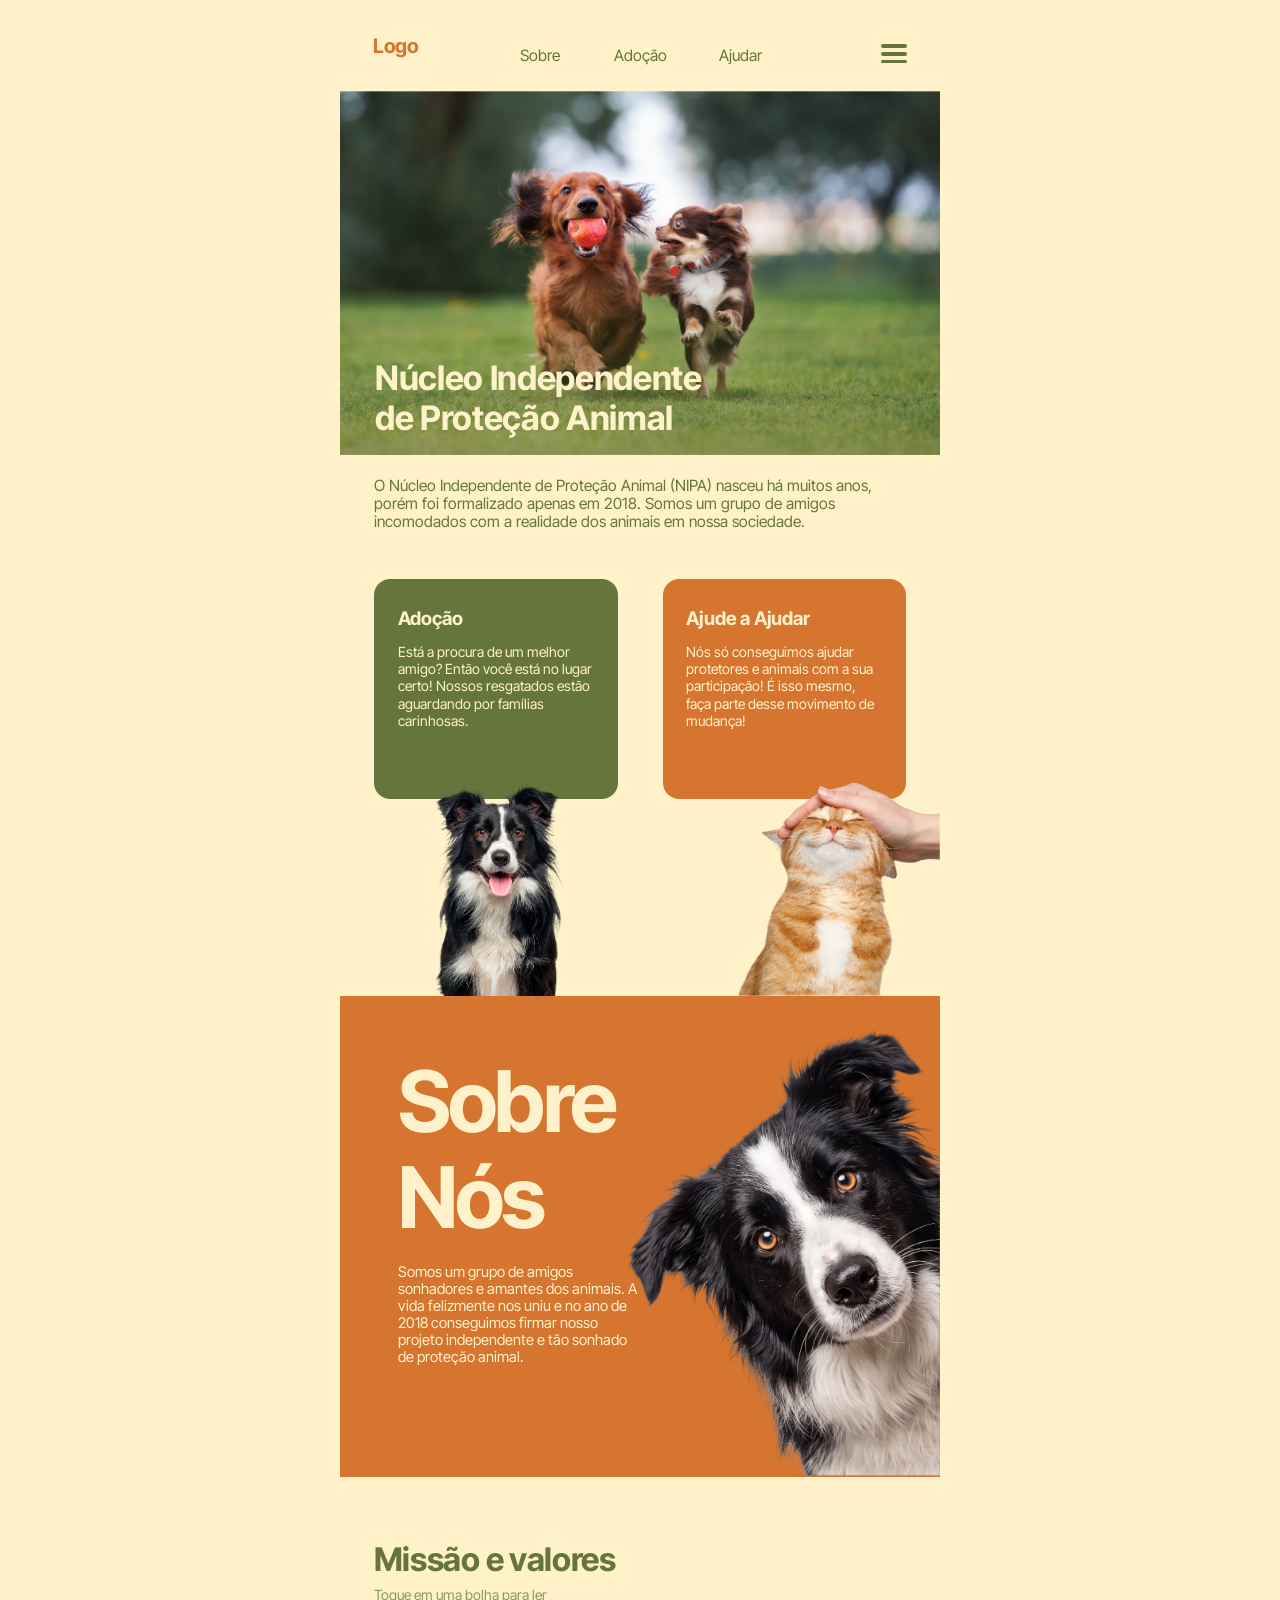
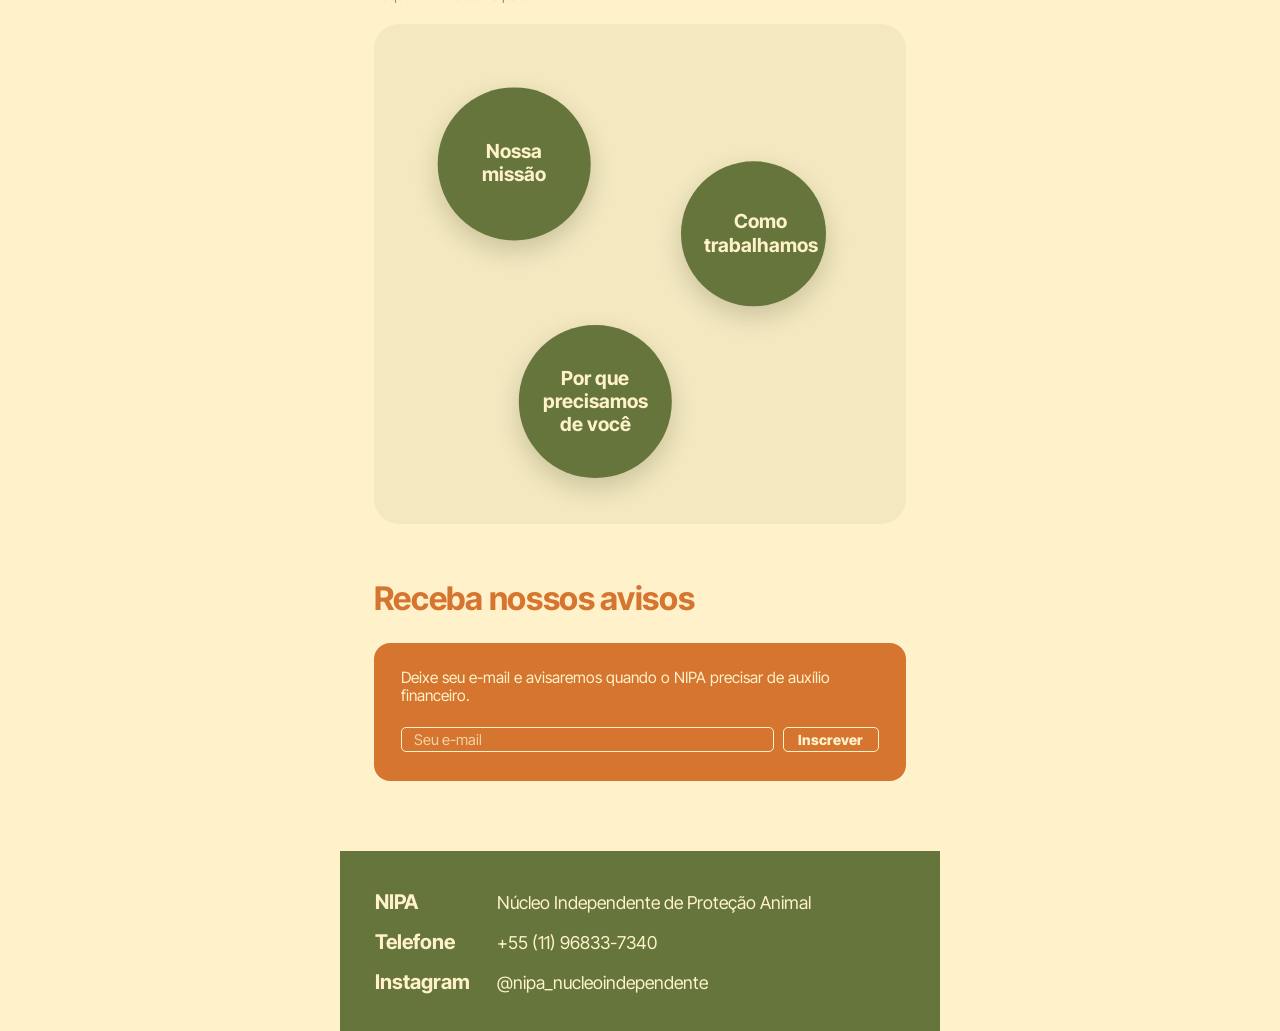
==== commit f3021ce8: "Animacoes de entrada, missao em tercos, linhas em sentidos opostos, logo laranja Co-Authored-By: Cla" ====
--- a/index.html
+++ b/index.html
@@ -17,6 +17,7 @@
   <link rel="preconnect" href="https://fonts.googleapis.com">
   <link rel="preconnect" href="https://fonts.gstatic.com" crossorigin>
   <link href="https://fonts.googleapis.com/css2?family=Inter+Tight:wght@400;700;800&display=swap" rel="stylesheet">
+  <script>if (!matchMedia("(prefers-reduced-motion: reduce)").matches) document.documentElement.classList.add("js-anim");</script>
   <link rel="stylesheet" href="css/style.css">
   <script type="application/ld+json">
   {
@@ -46,46 +47,46 @@
 
   <main>
     <section class="hero">
-      <h1>Núcleo Independente<br>de Proteção Animal</h1>
+      <h1 data-anim="titulo">Núcleo Independente<br>de Proteção Animal</h1>
     </section>
 
     <section class="home-meio">
-      <p class="home-intro">O Núcleo Independente de Proteção Animal (NIPA) nasceu há muitos anos, porém foi formalizado apenas em 2018. Somos um grupo de amigos incomodados com a realidade dos animais em nossa sociedade.</p>
+      <p class="home-intro" data-anim="texto">O Núcleo Independente de Proteção Animal (NIPA) nasceu há muitos anos, porém foi formalizado apenas em 2018. Somos um grupo de amigos incomodados com a realidade dos animais em nossa sociedade.</p>
       <div class="home-cards">
         <div class="home-col">
           <article class="mini-card mini-card--verde">
-            <h2>Adoção</h2>
-            <p>Está a procura de um melhor amigo? Então você está no lugar certo! Nossos resgatados estão aguardando por famílias carinhosas.</p>
-            <a class="btn btn--creme" href="adocao.html">Adote Aqui</a>
+            <h2 data-anim="titulo">Adoção</h2>
+            <p data-anim="texto">Está a procura de um melhor amigo? Então você está no lugar certo! Nossos resgatados estão aguardando por famílias carinhosas.</p>
+            <a class="btn btn--creme" data-anim="bloco" href="adocao.html">Adote Aqui</a>
           </article>
           <img class="home-cao" src="assets/Asset%202Imagens.png" alt="Cachorro preto e branco sorrindo">
           <button class="home-alvo" type="button" data-som="cachorro" data-alvo=".home-cao" aria-label="Cachorro preto e branco. Au au!"></button>
         </div>
         <div class="home-col">
           <article class="mini-card mini-card--laranja">
-            <h2>Ajude a Ajudar</h2>
-            <p>Nós só conseguimos ajudar protetores e animais com a sua participação! É isso mesmo, faça parte desse movimento de mudança!</p>
-            <a class="btn btn--creme-l" href="ajudar.html">Ajude Aqui</a>
+            <h2 data-anim="titulo">Ajude a Ajudar</h2>
+            <p data-anim="texto">Nós só conseguimos ajudar protetores e animais com a sua participação! É isso mesmo, faça parte desse movimento de mudança!</p>
+            <a class="btn btn--creme-l" data-anim="bloco" href="ajudar.html">Ajude Aqui</a>
           </article>
-          <img class="home-gato" src="assets/Asset%203Imagens.png" alt="Gato laranja recebendo carinho na cabeça">
+          <img class="home-gato" data-ancora="baixo-dir" src="assets/Asset%203Imagens.png" alt="Gato laranja recebendo carinho na cabeça">
           <button class="home-alvo" type="button" data-som="gato" data-alvo=".home-gato" aria-label="Gato laranja. Miau!"></button>
         </div>
       </div>
     </section>
 
     <section class="sobre-nos" aria-labelledby="sobre-nos-titulo">
-      <img class="sobre-nos__img" data-som="cachorro" src="assets/sobre-nos.png" alt="Cachorro border collie olhando curioso">
+      <img class="sobre-nos__img" data-som="cachorro" data-ancora="baixo-dir" src="assets/sobre-nos.png" alt="Cachorro border collie olhando curioso">
       <div class="grupo-texto">
-      <h2 id="sobre-nos-titulo">Sobre<br>Nós</h2>
-      <p>Somos um grupo de amigos sonhadores e amantes dos animais. A vida felizmente nos uniu e no ano de 2018 conseguimos firmar nosso projeto independente e tão sonhado de proteção animal.</p>
-      <a class="btn btn--creme-l" href="sobre.html">Nossa História</a>
+      <h2 id="sobre-nos-titulo" data-anim="titulo">Sobre<br>Nós</h2>
+      <p data-anim="texto">Somos um grupo de amigos sonhadores e amantes dos animais. A vida felizmente nos uniu e no ano de 2018 conseguimos firmar nosso projeto independente e tão sonhado de proteção animal.</p>
+      <a class="btn btn--creme-l" data-anim="bloco" href="sobre.html">Nossa História</a>
       </div>
     </section>
 
     <section class="home-extra">
       <div class="missao" aria-labelledby="missao-titulo">
-        <h2 id="missao-titulo">Missão e valores</h2>
-        <p class="missao__dica">Toque em uma bolha para ler</p>
+        <h2 id="missao-titulo" data-anim="titulo">Missão e valores</h2>
+        <p class="missao__dica" data-anim="texto">Toque em uma bolha para ler</p>
         <div class="bolhas bolhas--espera" data-bolhas>
           <button class="bolha" type="button" aria-expanded="false"><span class="bolha__titulo">Nossa missão</span><span class="bolha__texto" hidden>Fazer a diferença e tentar contribuir para acabarmos com o sofrimento animal, não permitindo o abandono e os maus tratos, que infelizmente são comuns em nossa sociedade.</span></button>
           <button class="bolha" type="button" aria-expanded="false"><span class="bolha__titulo">Como trabalhamos</span><span class="bolha__texto" hidden>De forma voluntária, ajudando não só os nossos animais resgatados, mas também contribuindo e compartilhando nosso conhecimento, força de trabalho e doações com protetores carentes de São Paulo.</span></button>
@@ -99,9 +100,9 @@
       </div>
 
       <div class="avisos" aria-labelledby="news-titulo">
-        <h2 id="news-titulo">Receba nossos avisos</h2>
+        <h2 id="news-titulo" data-anim="titulo">Receba nossos avisos</h2>
         <div class="caixa">
-          <p>Deixe seu e-mail e avisaremos quando o NIPA precisar de auxílio financeiro.</p>
+          <p data-anim="texto">Deixe seu e-mail e avisaremos quando o NIPA precisar de auxílio financeiro.</p>
           <form class="news" data-newsletter>
             <label class="sr-only" for="news-email">E-mail</label>
             <input id="news-email" name="email" type="email" placeholder="Seu e-mail" required autocomplete="email">
@@ -122,6 +123,7 @@
 
   <script src="js/sons.js"></script>
   <script src="js/main.js"></script>
+  <script src="js/animacoes.js"></script>
   <script src="js/home.js"></script>
 </body>
 </html>
--- a/css/style.css
+++ b/css/style.css
@@ -542,7 +542,6 @@
 }
 .bolha:nth-of-type(2) { width: 12.6rem; height: 12.6rem; background: var(--laranja); }
 /* Antes de aparecer na tela, as bolhas ficam "murchas" (depois entram com um pop) */
-.bolhas--espera .bolha { scale: 0; }
 .bolha:nth-of-type(3) { width: 13.4rem; height: 13.4rem; }
 .bolha__titulo { transition: transform .25s ease; }
 @media (hover: hover), (any-hover: hover), (pointer: fine) { .bolha:hover .bolha__titulo { transform: scale(1.08); } }
@@ -685,3 +684,68 @@
 .fact__verso strong { display: block; font-size: 2.4rem; line-height: 2.5rem; margin-bottom: 0.4rem; }
 @media (hover: hover), (any-hover: hover), (pointer: fine) { .fact:hover .fact__frente { background: rgba(255, 242, 203, .12); } }
 .fact:active .fact__giro { scale: .97; }
+
+/* =========================================================
+   RODADA 4: logo laranja, ícone salvar sem quadrado, fotos sem corte,
+   bolhas verdes em terços, animações de entrada
+   ========================================================= */
+
+/* Logo do header em laranja */
+.header__logo { color: var(--laranja); }
+
+/* Adoção: botão salvar só com o ícone (sem o quadrado) */
+.animal__salvar, .animal__salvar:hover, .animal__salvar:active, .animal__salvar:focus-visible {
+  border: 0; background: none; width: 2.2rem; height: 2.4rem; color: var(--c);
+}
+.animal__salvar .ico--salvar { width: 1.1rem; height: 1.45rem; transition: transform .2s ease; }
+@media (hover: hover), (any-hover: hover), (pointer: fine) { .animal__salvar:hover .ico--salvar { transform: scale(1.18); } }
+
+/* Fotos nas molduras: um pouco maiores e presas pela base, para que o "aperto"
+   nunca mostre a borda cortada da foto (e o recorte do círculo continua valendo) */
+.moldura img { transform-origin: 50% 100%; scale: 1.07; }
+
+/* Ajudar — remédios: caixa de texto mais estreita, longe da imagem */
+.ajuda--itens .grupo-texto { max-width: 23rem; }
+
+/* ---------- Missão e valores: todas verdes; bolhas abrem ocupando um terço ---------- */
+.bolhas { height: 40rem; }
+.bolha, .bolha:nth-of-type(2), .bolha:nth-of-type(3) { background: var(--verde); width: 12.2rem; height: 12.2rem; }
+.bolha:nth-of-type(2) { width: 11.6rem; height: 11.6rem; }
+.bolha--aberta { opacity: 0; pointer-events: none; }
+.missao-painel {
+  position: absolute; left: 0; right: 0; z-index: 5; height: calc(33.333% - 0.5rem);
+  background: var(--verde); color: var(--creme); border-radius: 1.6rem; padding: 1.8rem 4.4rem 1.8rem 2.2rem;
+  display: flex; flex-direction: column; justify-content: center;
+  transition: top .6s cubic-bezier(.22,1,.36,1);
+}
+.missao-painel h3 { font-size: 1.75rem; line-height: 2rem; }
+.missao-painel p { font-size: 1.16rem; line-height: 1.42rem; margin-top: 0.6rem; }
+.missao-painel__fechar { position: absolute; right: 1.5rem; top: 1.4rem; width: 1.9rem; height: 1.9rem; }
+.missao-painel__fechar::before, .missao-painel__fechar::after { content: ""; position: absolute; left: 0.1rem; right: 0.1rem; top: calc(50% - 0.11rem); height: 0.22rem; border-radius: 0.2rem; background: var(--creme); transform: rotate(45deg); }
+.missao-painel__fechar::after { transform: rotate(-45deg); }
+
+/* ---------- Animações de entrada ----------
+   Título: cada palavra fica dentro de uma "máscara" e sobe (como no site de referência:
+   máscara 100% → 0 em 2s e texto 110% → 0 em 1,5s, curva expo.out, 0,1s entre linhas). */
+:root { --expo: cubic-bezier(.16, 1, .3, 1); }
+.js-anim [data-anim]:not(.anim-pronto) { visibility: hidden; }
+.am { display: inline-block; overflow: hidden; vertical-align: top; padding: 0 0.06em 0.16em; margin: 0 -0.06em -0.16em; }
+.at { display: inline-block; }
+[data-anim].anim-pronto .am { transition: transform 2s var(--expo) calc(var(--b, 0s) + var(--i, 0) * .1s); }
+[data-anim].anim-pronto .at { transition: transform 1.5s var(--expo) calc(var(--b, 0s) + var(--i, 0) * .1s), opacity .6s ease calc(var(--b, 0s) + var(--i, 0) * .1s); }
+[data-anim].anim-pronto:not(.anim-entrou) .am { transform: translateY(100%); }
+[data-anim].anim-pronto:not(.anim-entrou) .at { transform: translateY(110%); }
+
+/* Correnteza: as linhas entram da esquerda para a direita, bem rápido */
+[data-anim="correnteza"].anim-pronto .am { overflow: visible; transition: none; transform: none; }
+[data-anim="correnteza"].anim-pronto .at { transition: transform .5s cubic-bezier(.2,.8,.2,1) calc(var(--b, 0s) + var(--i, 0) * .035s + var(--w, 0) * .004s), opacity .35s ease calc(var(--b, 0s) + var(--i, 0) * .035s + var(--w, 0) * .004s); }
+[data-anim="correnteza"].anim-pronto:not(.anim-entrou) .am { transform: none; }
+[data-anim="correnteza"].anim-pronto:not(.anim-entrou) .at { transform: translateX(-2rem); opacity: 0; }
+
+/* Blocos (botões, círculos, fotos): sobem de dentro de uma máscara invisível */
+[data-anim="bloco"].anim-pronto { transition: transform 1.5s var(--expo) var(--b, 0s), clip-path 1.5s var(--expo) var(--b, 0s), opacity .5s ease var(--b, 0s); }
+[data-anim="bloco"].anim-pronto:not(.anim-entrou) { transform: translateY(100%); clip-path: inset(0 0 100% 0); }
+
+/* Letras (o "LOGO" do Sobre): cada letra pula para o lugar */
+.letra { display: inline-block; }
+.bolhas--espera .bolha { scale: 0; }
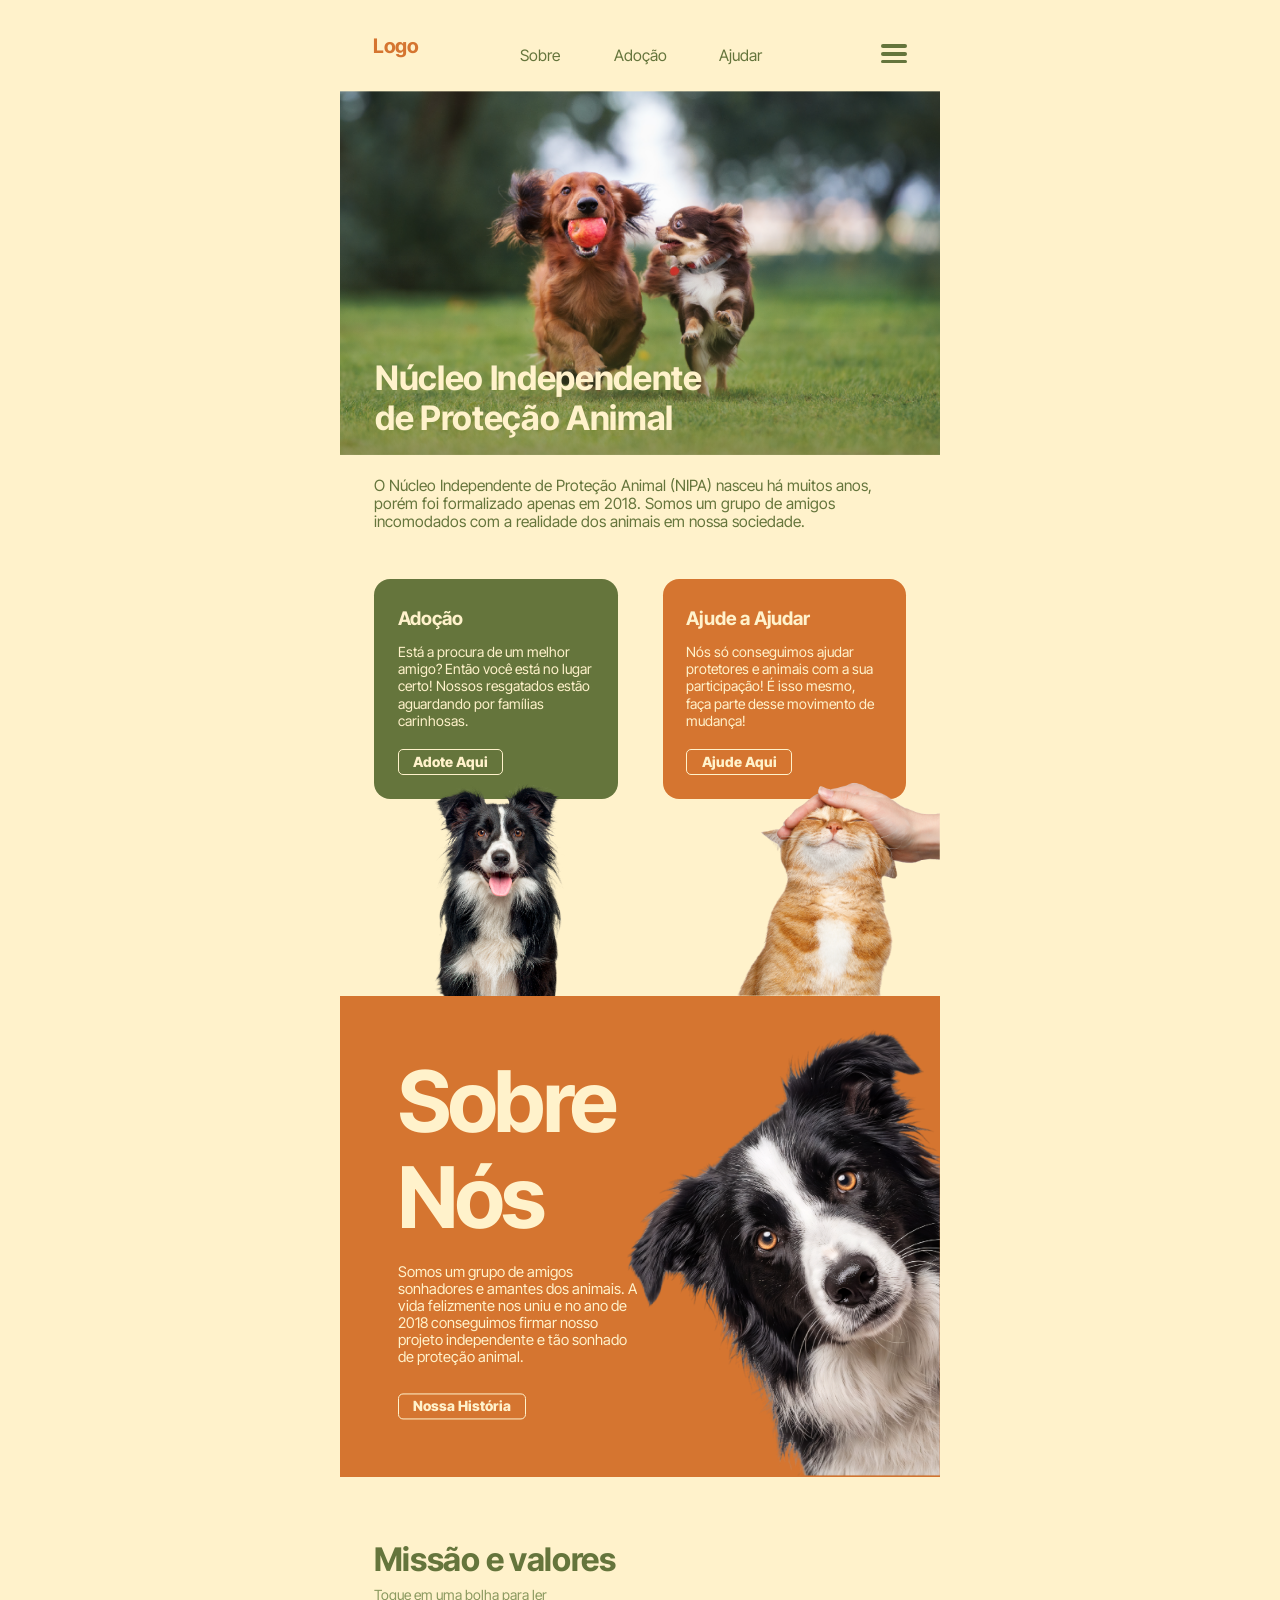
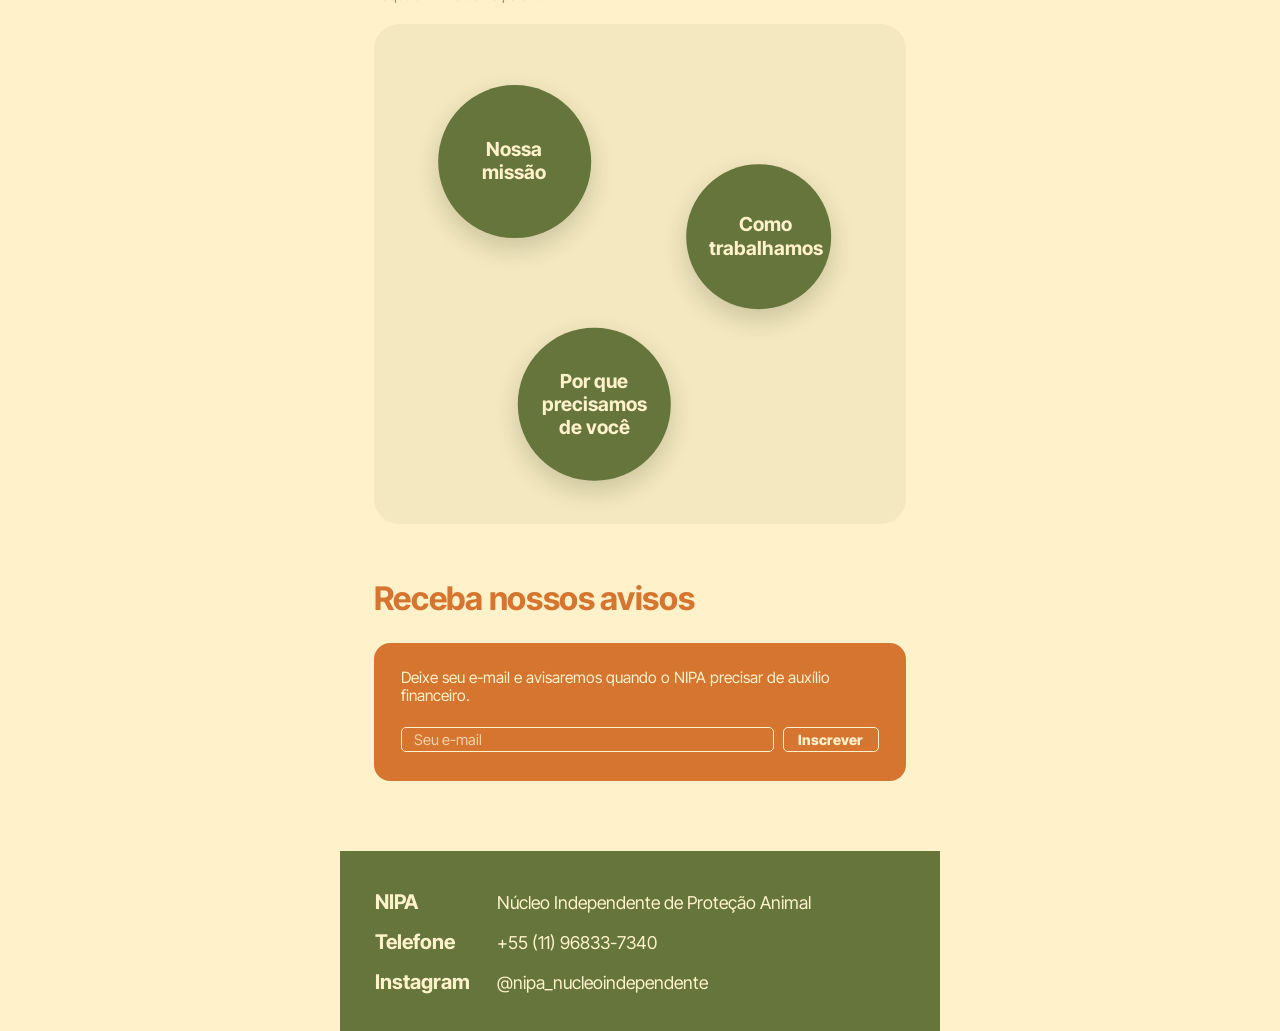
==== commit 4a93be26: "Logo e titulo do Sobre em correnteza, botoes sem animacao, texto da adocao de uma vez, quique ao sal" ====
--- a/index.html
+++ b/index.html
@@ -57,7 +57,7 @@
           <article class="mini-card mini-card--verde">
             <h2 data-anim="titulo">Adoção</h2>
             <p data-anim="texto">Está a procura de um melhor amigo? Então você está no lugar certo! Nossos resgatados estão aguardando por famílias carinhosas.</p>
-            <a class="btn btn--creme" data-anim="bloco" href="adocao.html">Adote Aqui</a>
+            <a class="btn btn--creme" href="adocao.html">Adote Aqui</a>
           </article>
           <img class="home-cao" src="assets/Asset%202Imagens.png" alt="Cachorro preto e branco sorrindo">
           <button class="home-alvo" type="button" data-som="cachorro" data-alvo=".home-cao" aria-label="Cachorro preto e branco. Au au!"></button>
@@ -66,7 +66,7 @@
           <article class="mini-card mini-card--laranja">
             <h2 data-anim="titulo">Ajude a Ajudar</h2>
             <p data-anim="texto">Nós só conseguimos ajudar protetores e animais com a sua participação! É isso mesmo, faça parte desse movimento de mudança!</p>
-            <a class="btn btn--creme-l" data-anim="bloco" href="ajudar.html">Ajude Aqui</a>
+            <a class="btn btn--creme-l" href="ajudar.html">Ajude Aqui</a>
           </article>
           <img class="home-gato" data-ancora="baixo-dir" src="assets/Asset%203Imagens.png" alt="Gato laranja recebendo carinho na cabeça">
           <button class="home-alvo" type="button" data-som="gato" data-alvo=".home-gato" aria-label="Gato laranja. Miau!"></button>
@@ -79,7 +79,7 @@
       <div class="grupo-texto">
       <h2 id="sobre-nos-titulo" data-anim="titulo">Sobre<br>Nós</h2>
       <p data-anim="texto">Somos um grupo de amigos sonhadores e amantes dos animais. A vida felizmente nos uniu e no ano de 2018 conseguimos firmar nosso projeto independente e tão sonhado de proteção animal.</p>
-      <a class="btn btn--creme-l" data-anim="bloco" href="sobre.html">Nossa História</a>
+      <a class="btn btn--creme-l" href="sobre.html">Nossa História</a>
       </div>
     </section>
 
--- a/css/style.css
+++ b/css/style.css
@@ -749,3 +749,11 @@
 /* Letras (o "LOGO" do Sobre): cada letra pula para o lugar */
 .letra { display: inline-block; }
 .bolhas--espera .bolha { scale: 0; }
+
+/* ===== Rodada 5 ===== */
+.ca--espera { opacity: 0; }
+.ajuda--itens .grupo-texto { max-width: 27rem; }
+/* Adoção: o texto descritivo sobe todo de uma vez */
+.adocao-texto .am, .adocao-texto .at { --i: 0 !important; }
+/* Ajudar: título dos remédios mais largo, em 2 linhas */
+.ajuda--itens h2 { white-space: nowrap; margin-left: -14rem; }
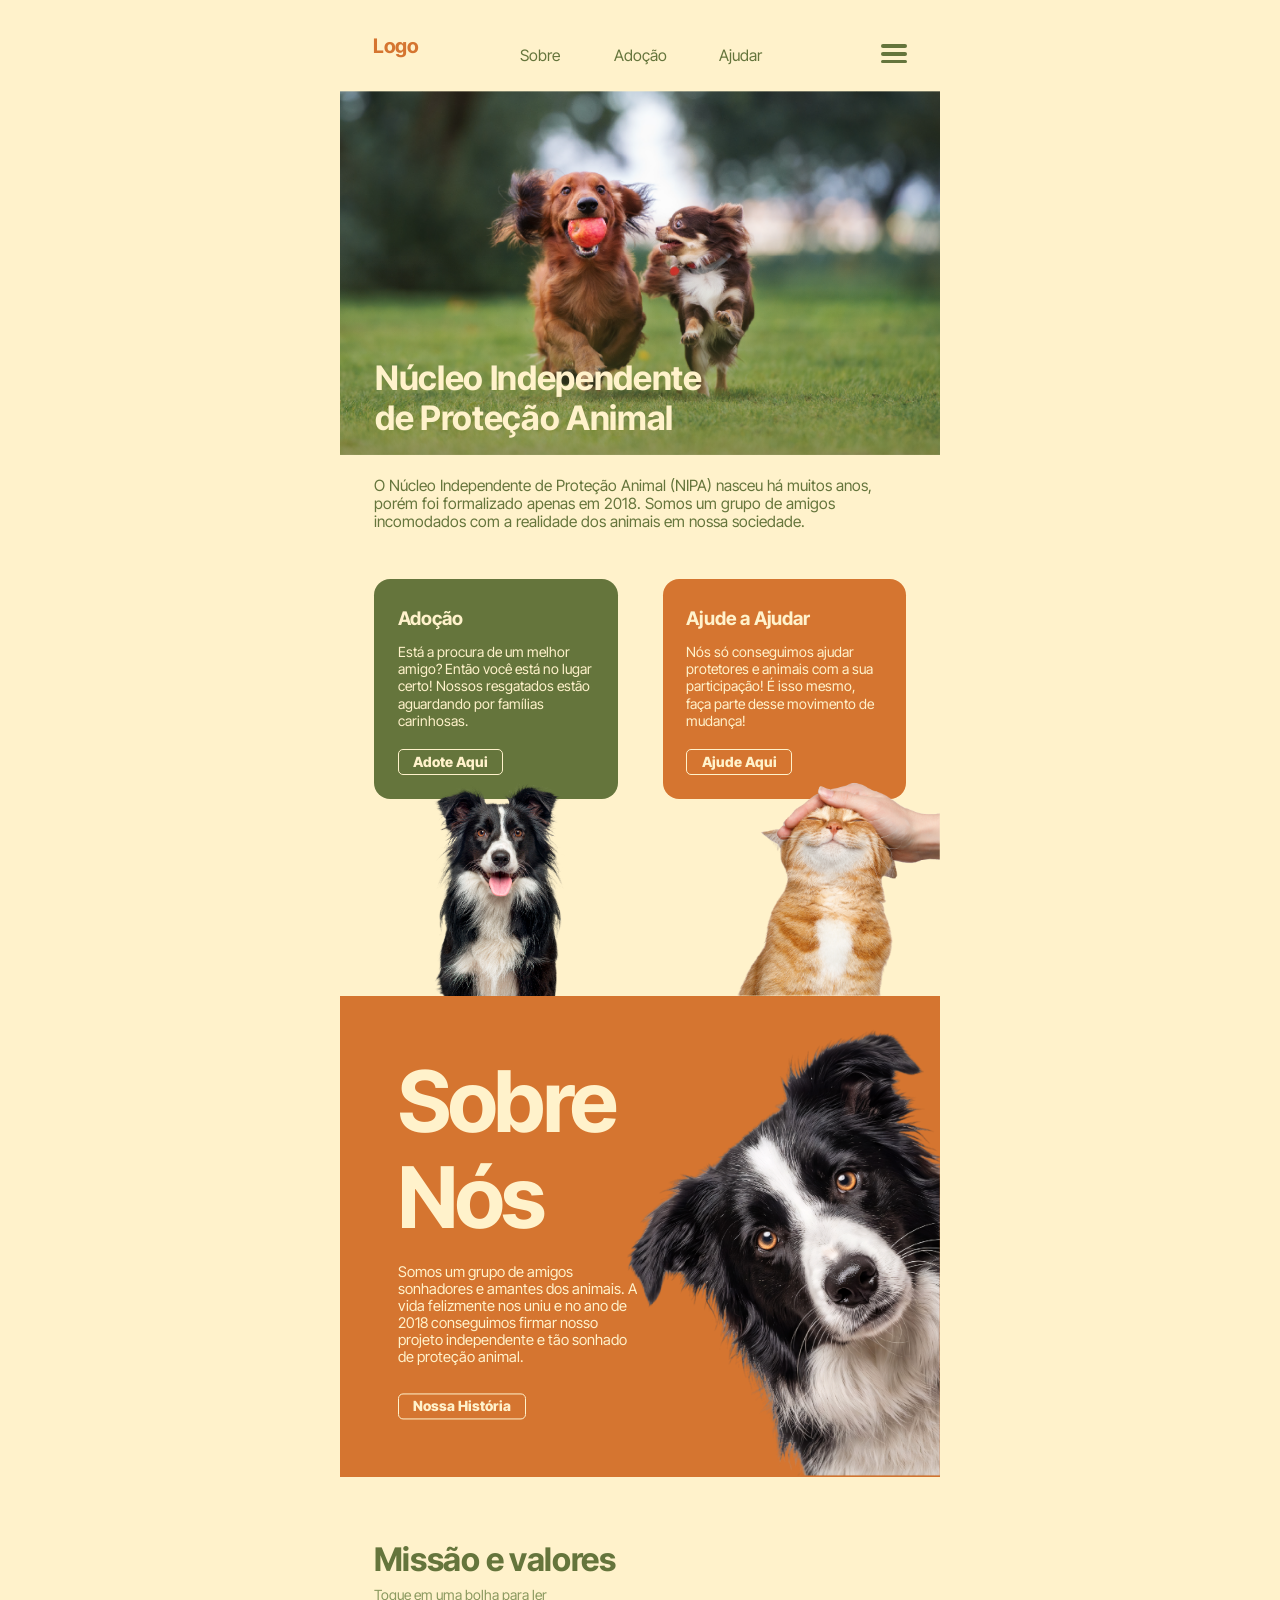
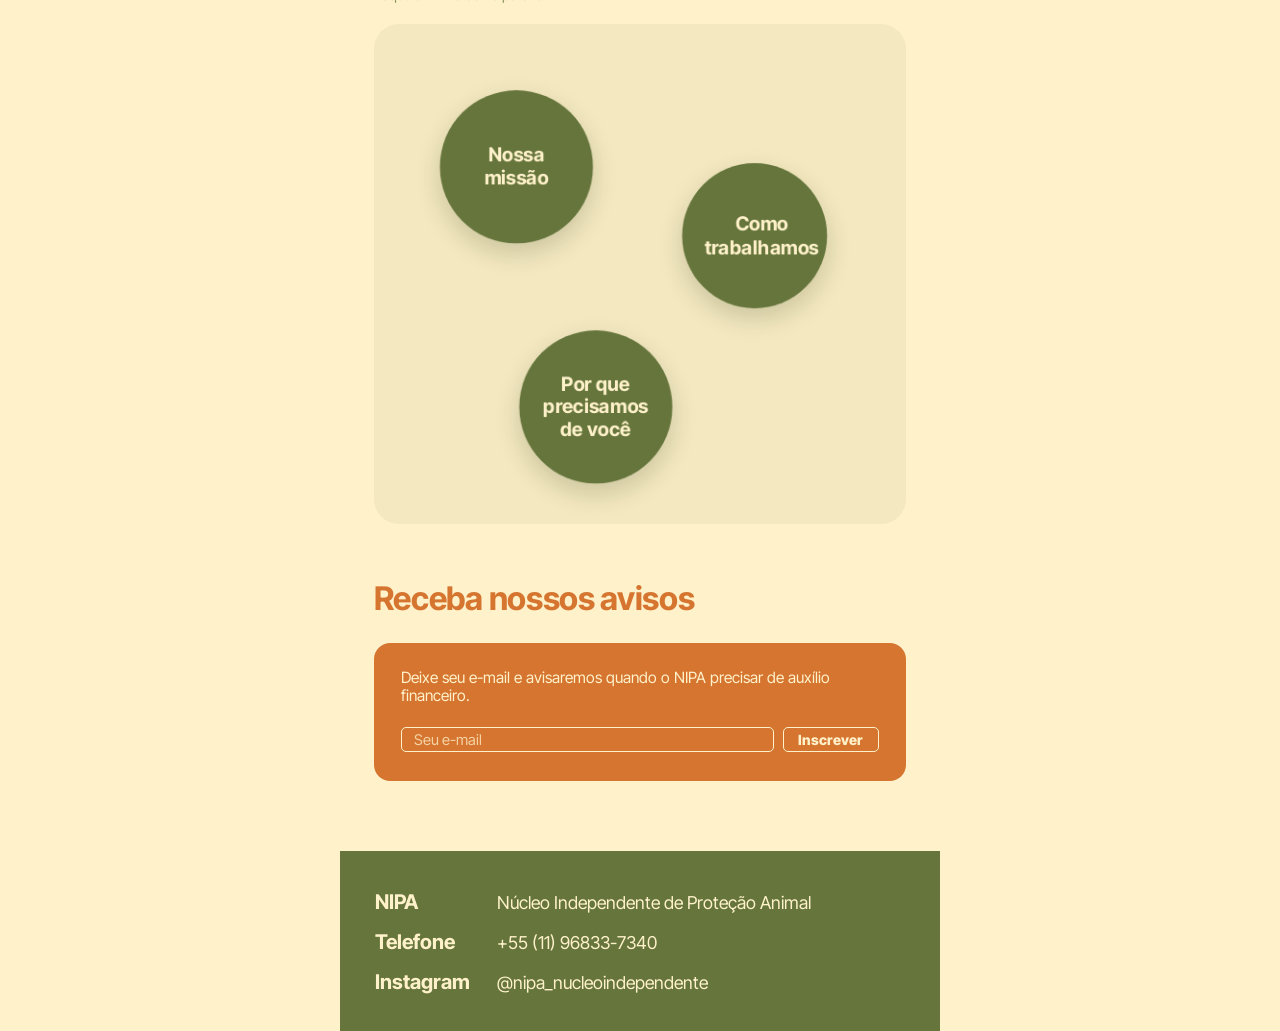
==== commit 49f84eec: "Sobre sobe suave, imagens surgem do horizonte, sem som ao abrir ficha, versao nos arquivos contra ca" ====
--- a/index.html
+++ b/index.html
@@ -18,7 +18,7 @@
   <link rel="preconnect" href="https://fonts.gstatic.com" crossorigin>
   <link href="https://fonts.googleapis.com/css2?family=Inter+Tight:wght@400;700;800&display=swap" rel="stylesheet">
   <script>if (!matchMedia("(prefers-reduced-motion: reduce)").matches) document.documentElement.classList.add("js-anim");</script>
-  <link rel="stylesheet" href="css/style.css">
+  <link rel="stylesheet" href="css/style.css?v=202611271717">
   <script type="application/ld+json">
   {
     "@context": "https://schema.org",
@@ -121,9 +121,9 @@
     </dl>
   </footer>
 
-  <script src="js/sons.js"></script>
-  <script src="js/main.js"></script>
-  <script src="js/animacoes.js"></script>
-  <script src="js/home.js"></script>
+  <script src="js/sons.js?v=202611271717"></script>
+  <script src="js/main.js?v=202611271717"></script>
+  <script src="js/animacoes.js?v=202611271717"></script>
+  <script src="js/home.js?v=202611271717"></script>
 </body>
 </html>
--- a/css/style.css
+++ b/css/style.css
@@ -736,11 +736,9 @@
 [data-anim].anim-pronto:not(.anim-entrou) .am { transform: translateY(100%); }
 [data-anim].anim-pronto:not(.anim-entrou) .at { transform: translateY(110%); }
 
-/* Correnteza: as linhas entram da esquerda para a direita, bem rápido */
-[data-anim="correnteza"].anim-pronto .am { overflow: visible; transition: none; transform: none; }
-[data-anim="correnteza"].anim-pronto .at { transition: transform .5s cubic-bezier(.2,.8,.2,1) calc(var(--b, 0s) + var(--i, 0) * .035s + var(--w, 0) * .004s), opacity .35s ease calc(var(--b, 0s) + var(--i, 0) * .035s + var(--w, 0) * .004s); }
-[data-anim="correnteza"].anim-pronto:not(.anim-entrou) .am { transform: none; }
-[data-anim="correnteza"].anim-pronto:not(.anim-entrou) .at { transform: translateX(-2rem); opacity: 0; }
+/* Correnteza: o bloco inteiro sobe, bem suave (só transform/opacity = fluido no celular) */
+[data-anim="correnteza"].anim-pronto { transition: transform 1.3s var(--expo) var(--b, 0s), opacity .9s ease var(--b, 0s); }
+[data-anim="correnteza"].anim-pronto:not(.anim-entrou) { transform: translateY(2.4rem); opacity: 0; }
 
 /* Blocos (botões, círculos, fotos): sobem de dentro de uma máscara invisível */
 [data-anim="bloco"].anim-pronto { transition: transform 1.5s var(--expo) var(--b, 0s), clip-path 1.5s var(--expo) var(--b, 0s), opacity .5s ease var(--b, 0s); }
@@ -752,7 +750,7 @@
 
 /* ===== Rodada 5 ===== */
 .ca--espera { opacity: 0; }
-.ajuda--itens .grupo-texto { max-width: 27rem; }
+.ajuda--itens .grupo-texto { max-width: 30rem; }
 /* Adoção: o texto descritivo sobe todo de uma vez */
 .adocao-texto .am, .adocao-texto .at { --i: 0 !important; }
 /* Ajudar: título dos remédios mais largo, em 2 linhas */
